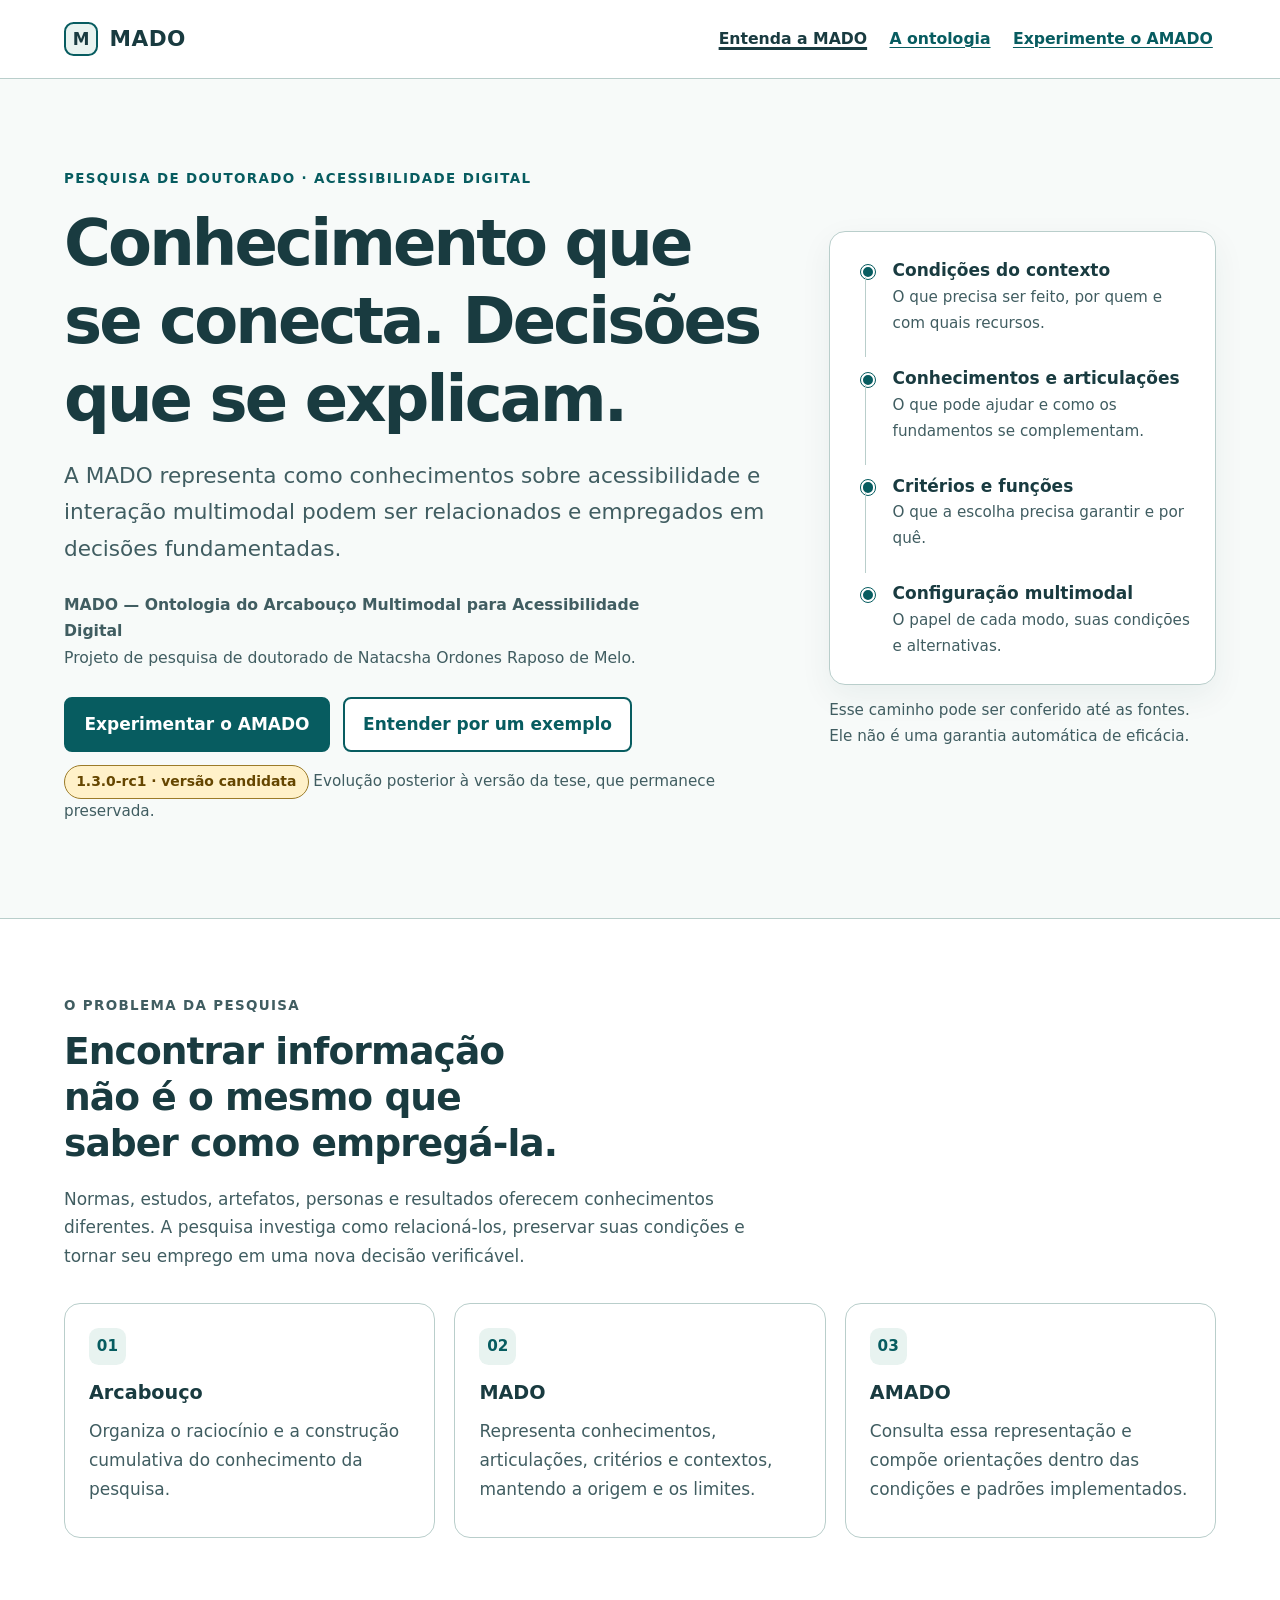
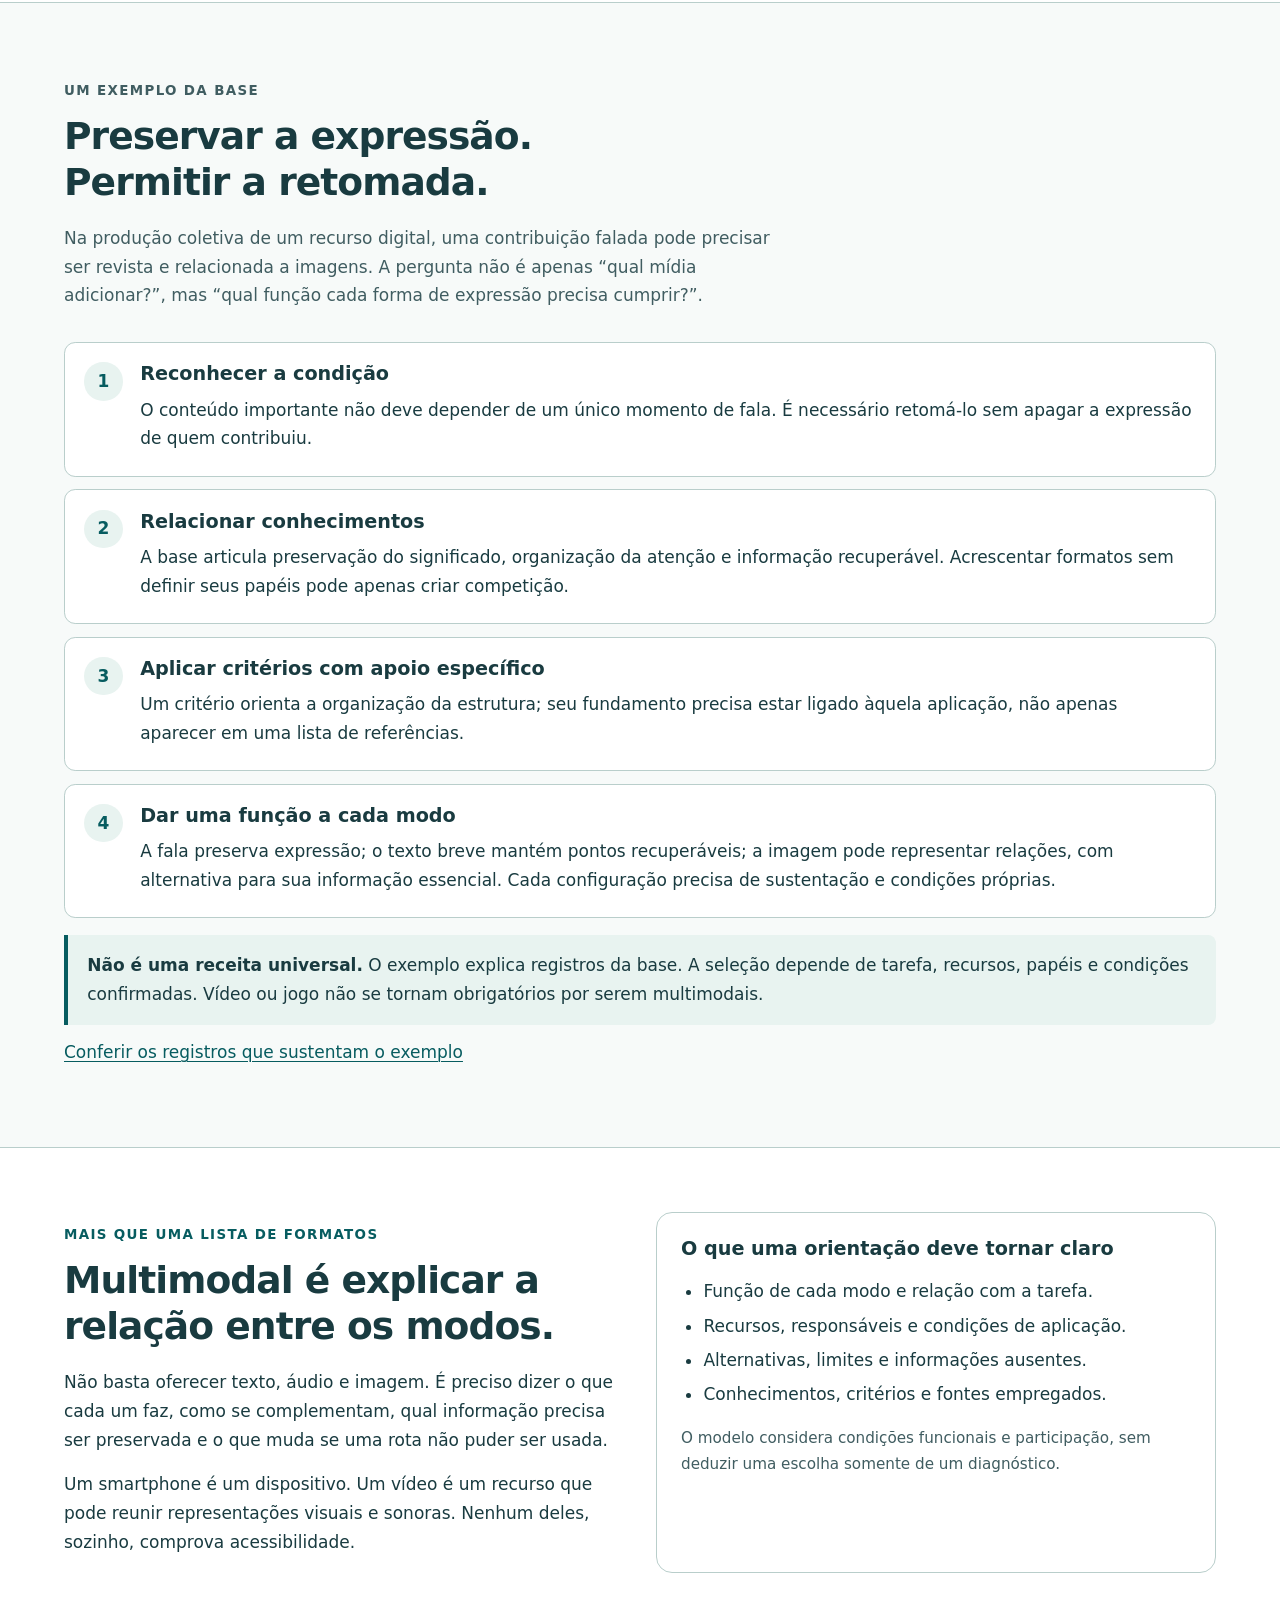
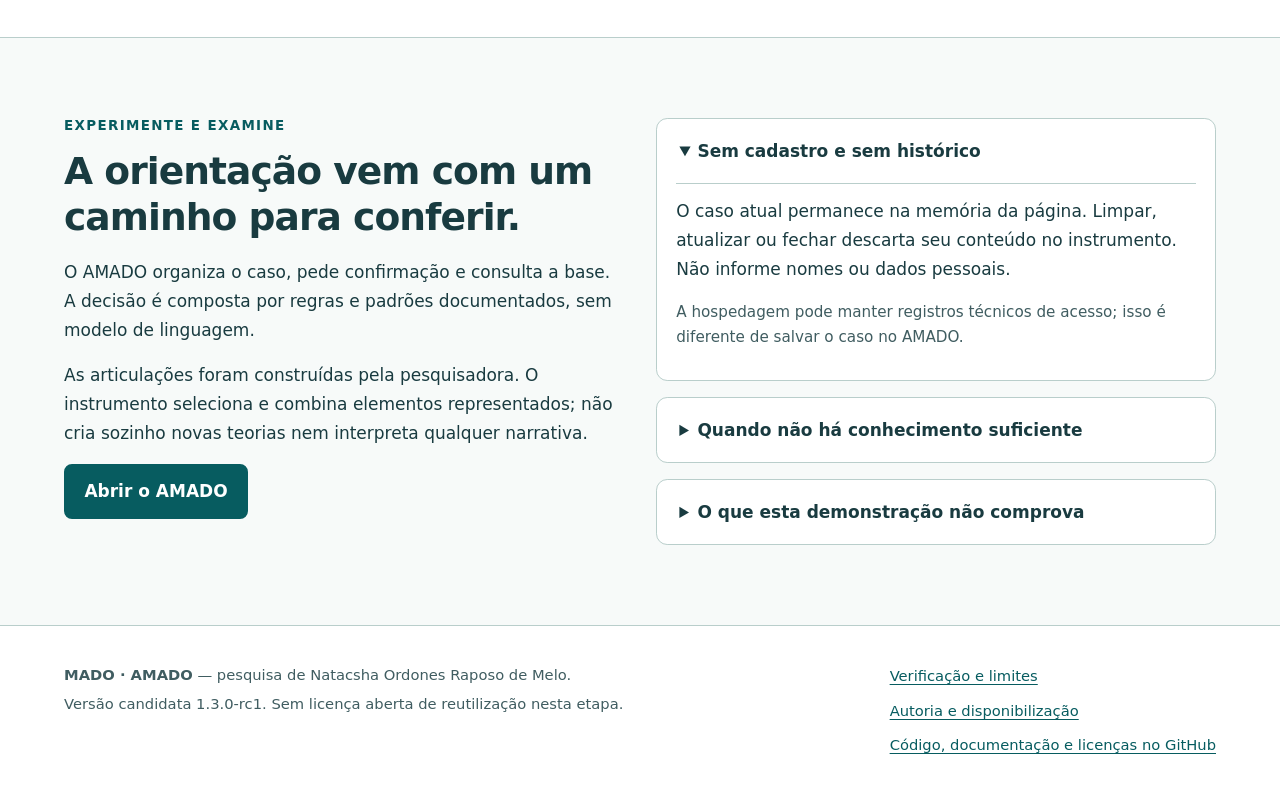
==== web/index.html @ aa58fb8e "Publicar MADO 1.3.0-rc1 e AMADO com distribuicao auditada e historico limpo" ====
<!doctype html>
<html lang="pt-BR">
<head>
  <meta charset="utf-8">
  <meta name="viewport" content="width=device-width, initial-scale=1">
  <meta name="description" content="MADO: representação do conhecimento do Arcabouço Multimodal para Acessibilidade Digital. Conheça a pesquisa de Natacsha Ordones Raposo de Melo e experimente o AMADO.">
  <title>MADO — Conhecimento articulado para decisões multimodais</title>
  <link rel="stylesheet" href="site.css">
</head>
<body>
  <a class="skip" href="#conteudo">Ir para o conteúdo principal</a>
  <header class="site-header">
    <div class="wrap header-inner">
      <a class="brand" href="./" aria-label="MADO, início"><span class="brand-mark" aria-hidden="true">M</span>MADO</a>
      <nav class="nav" aria-label="Navegação principal">
        <a href="./" aria-current="page">Entenda a MADO</a>
        <a href="ontologia/">A ontologia</a>
        <a href="amado/">Experimente o AMADO</a>
      </nav>
    </div>
  </header>
  <main id="conteudo">
    <section class="hero" aria-labelledby="titulo">
      <div class="wrap hero-grid">
        <div>
          <p class="eyebrow">Pesquisa de doutorado · Acessibilidade digital</p>
          <h1 id="titulo">Conhecimento que se conecta. Decisões que se explicam.</h1>
          <p class="lead">A MADO representa como conhecimentos sobre acessibilidade e interação multimodal podem ser relacionados e empregados em decisões fundamentadas.</p>
          <p class="author"><strong>MADO — Ontologia do Arcabouço Multimodal para Acessibilidade Digital</strong><br>Projeto de pesquisa de doutorado de Natacsha Ordones Raposo de Melo.</p>
          <div class="actions">
            <a class="button" href="amado/">Experimentar o AMADO</a>
            <a class="button secondary" href="#exemplo">Entender por um exemplo</a>
          </div>
          <p class="micro"><span class="version">1.3.0-rc1 · versão candidata</span> Evolução posterior à versão da tese, que permanece preservada.</p>
        </div>
        <div>
          <ol class="mini-flow" aria-label="Relações que tornam uma orientação explicável">
            <li><strong>Condições do contexto</strong><span>O que precisa ser feito, por quem e com quais recursos.</span></li>
            <li><strong>Conhecimentos e articulações</strong><span>O que pode ajudar e como os fundamentos se complementam.</span></li>
            <li><strong>Critérios e funções</strong><span>O que a escolha precisa garantir e por quê.</span></li>
            <li><strong>Configuração multimodal</strong><span>O papel de cada modo, suas condições e alternativas.</span></li>
          </ol>
          <p class="micro">Esse caminho pode ser conferido até as fontes. Ele não é uma garantia automática de eficácia.</p>
        </div>
      </div>
    </section>

    <section class="section white" aria-labelledby="problema">
      <div class="wrap">
        <div class="section-head">
          <p class="eyebrow">O problema da pesquisa</p>
          <h2 id="problema">Encontrar informação não é o mesmo que saber como empregá-la.</h2>
          <p>Normas, estudos, artefatos, personas e resultados oferecem conhecimentos diferentes. A pesquisa investiga como relacioná-los, preservar suas condições e tornar seu emprego em uma nova decisão verificável.</p>
        </div>
        <div class="cards">
          <article class="card"><span class="num" aria-hidden="true">01</span><h3>Arcabouço</h3><p>Organiza o raciocínio e a construção cumulativa do conhecimento da pesquisa.</p></article>
          <article class="card"><span class="num" aria-hidden="true">02</span><h3>MADO</h3><p>Representa conhecimentos, articulações, critérios e contextos, mantendo a origem e os limites.</p></article>
          <article class="card"><span class="num" aria-hidden="true">03</span><h3>AMADO</h3><p>Consulta essa representação e compõe orientações dentro das condições e padrões implementados.</p></article>
        </div>
      </div>
    </section>

    <section class="section" id="exemplo" aria-labelledby="exemplo-titulo">
      <div class="wrap">
        <div class="section-head">
          <p class="eyebrow">Um exemplo da base</p>
          <h2 id="exemplo-titulo">Preservar a expressão. Permitir a retomada.</h2>
          <p>Na produção coletiva de um recurso digital, uma contribuição falada pode precisar ser revista e relacionada a imagens. A pergunta não é apenas “qual mídia adicionar?”, mas “qual função cada forma de expressão precisa cumprir?”.</p>
        </div>
        <ol class="steps">
          <li><div><h3>Reconhecer a condição</h3><p>O conteúdo importante não deve depender de um único momento de fala. É necessário retomá-lo sem apagar a expressão de quem contribuiu.</p></div></li>
          <li><div><h3>Relacionar conhecimentos</h3><p>A base articula preservação do significado, organização da atenção e informação recuperável. Acrescentar formatos sem definir seus papéis pode apenas criar competição.</p></div></li>
          <li><div><h3>Aplicar critérios com apoio específico</h3><p>Um critério orienta a organização da estrutura; seu fundamento precisa estar ligado àquela aplicação, não apenas aparecer em uma lista de referências.</p></div></li>
          <li><div><h3>Dar uma função a cada modo</h3><p>A fala preserva expressão; o texto breve mantém pontos recuperáveis; a imagem pode representar relações, com alternativa para sua informação essencial. Cada configuração precisa de sustentação e condições próprias.</p></div></li>
        </ol>
        <div class="note"><p><strong>Não é uma receita universal.</strong> O exemplo explica registros da base. A seleção depende de tarefa, recursos, papéis e condições confirmadas. Vídeo ou jogo não se tornam obrigatórios por serem multimodais.</p></div>
        <p><a href="ontologia/#exemplo-tecnico">Conferir os registros que sustentam o exemplo</a></p>
      </div>
    </section>

    <section class="section white" aria-labelledby="multimodal">
      <div class="wrap split">
        <div><p class="eyebrow">Mais que uma lista de formatos</p><h2 id="multimodal">Multimodal é explicar a relação entre os modos.</h2><p>Não basta oferecer texto, áudio e imagem. É preciso dizer o que cada um faz, como se complementam, qual informação precisa ser preservada e o que muda se uma rota não puder ser usada.</p><p>Um smartphone é um dispositivo. Um vídeo é um recurso que pode reunir representações visuais e sonoras. Nenhum deles, sozinho, comprova acessibilidade.</p></div>
        <div class="card"><h3>O que uma orientação deve tornar claro</h3><ul><li>Função de cada modo e relação com a tarefa.</li><li>Recursos, responsáveis e condições de aplicação.</li><li>Alternativas, limites e informações ausentes.</li><li>Conhecimentos, critérios e fontes empregados.</li></ul><p class="micro">O modelo considera condições funcionais e participação, sem deduzir uma escolha somente de um diagnóstico.</p></div>
      </div>
    </section>

    <section class="section" aria-labelledby="uso">
      <div class="wrap split">
        <div><p class="eyebrow">Experimente e examine</p><h2 id="uso">A orientação vem com um caminho para conferir.</h2><p>O AMADO organiza o caso, pede confirmação e consulta a base. A decisão é composta por regras e padrões documentados, sem modelo de linguagem.</p><p>As articulações foram construídas pela pesquisadora. O instrumento seleciona e combina elementos representados; não cria sozinho novas teorias nem interpreta qualquer narrativa.</p><a class="button" href="amado/">Abrir o AMADO</a></div>
        <div><details open><summary>Sem cadastro e sem histórico</summary><p>O caso atual permanece na memória da página. Limpar, atualizar ou fechar descarta seu conteúdo no instrumento. Não informe nomes ou dados pessoais.</p><p class="micro">A hospedagem pode manter registros técnicos de acesso; isso é diferente de salvar o caso no AMADO.</p></details><details><summary>Quando não há conhecimento suficiente</summary><p>O instrumento deve indicar informações ausentes, condições pendentes ou suspender a decisão. Uma resposta genérica não substitui fundamentação.</p></details><details><summary>O que esta demonstração não comprova</summary><p>Ela não comprova ganho de aprendizagem, cobertura universal ou acessibilidade integral. Verificação técnica e avaliação humana são apresentadas separadamente, por versão.</p></details></div>
      </div>
    </section>
  </main>
  <footer class="site-footer"><div class="wrap footer-grid"><div><p><strong>MADO · AMADO</strong> — pesquisa de Natacsha Ordones Raposo de Melo.</p><p>Versão candidata 1.3.0-rc1. Sem licença aberta de reutilização nesta etapa.</p></div><nav aria-label="Informações do projeto"><a href="ontologia/#verificacao">Verificação e limites</a><br><a href="ontologia/#autoria">Autoria e disponibilização</a><br><a href="https://github.com/natacsham/MADO">Código, documentação e licenças no GitHub</a></nav></div></footer>
</body>
</html>
---- web/site.css ----
:root{color-scheme:light;--ink:#193b40;--muted:#405d61;--teal:#075c60;--teal-dark:#044449;--paper:#f7faf9;--white:#fff;--line:#b9cecb;--soft:#e8f3f0;--gold:#654600;--gold-bg:#fff1c9;--focus:#7030a0;--radius:1rem}
*{box-sizing:border-box}html{scroll-behavior:smooth;scroll-padding-top:1.5rem}body{margin:0;background:var(--paper);color:var(--ink);font-family:system-ui,-apple-system,BlinkMacSystemFont,"Segoe UI",sans-serif;font-size:1.0625rem;line-height:1.7}a{color:var(--teal);text-underline-offset:.2em;text-decoration-thickness:.08em}a:hover{text-decoration-thickness:.15em}a:focus-visible,summary:focus-visible{outline:3px solid var(--focus);outline-offset:5px;border-radius:.15rem}p{margin:.8rem 0 1rem}h1,h2,h3{line-height:1.22;text-wrap:balance}h1{font-size:clamp(2.2rem,5vw,4.2rem);letter-spacing:-.045em;margin:.8rem 0 1.2rem;max-width:19ch}h2{font-size:clamp(1.65rem,3vw,2.35rem);letter-spacing:-.025em;margin:0 0 1.1rem}h3{font-size:1.2rem;margin:0 0 .6rem}ul,ol{padding-left:1.4rem}li{margin:.35rem 0}code{font-size:.9em;background:#e9efed;padding:.1em .3em;border-radius:.2em;overflow-wrap:anywhere}strong{font-weight:700}.wrap{max-width:78rem;margin:0 auto;padding-inline:clamp(1.1rem,4vw,3rem)}.skip{position:absolute;z-index:10;left:1rem;top:-10rem;background:var(--white);padding:.8rem 1rem;border:2px solid var(--teal)}.skip:focus{top:1rem}.site-header{background:var(--white);border-bottom:1px solid var(--line)}.header-inner{display:flex;align-items:center;justify-content:space-between;gap:1rem;padding-block:1.1rem}.brand{display:flex;align-items:center;gap:.7rem;text-decoration:none;color:var(--ink);font-size:1.35rem;font-weight:780;letter-spacing:.02em}.brand-mark{width:2.15rem;height:2.15rem;border:2px solid var(--teal);border-radius:.6rem;display:grid;place-items:center;background:var(--soft);font-size:1.05rem}.nav{display:flex;align-items:center;flex-wrap:wrap;gap:.25rem 1rem}.nav a{display:inline-block;padding:.5rem .2rem;font-size:.98rem;font-weight:600}.nav a[aria-current=page]{color:var(--ink);text-decoration-thickness:.18em}.eyebrow{font-size:.84rem;font-weight:750;letter-spacing:.1em;text-transform:uppercase;color:var(--teal);margin-bottom:.7rem}.hero{padding-block:clamp(2.5rem,6vw,5.6rem)}.hero-grid{display:grid;grid-template-columns:minmax(0,1.45fr) minmax(16rem,.8fr);gap:clamp(2rem,5vw,5rem);align-items:center}.lead{font-size:clamp(1.1rem,2vw,1.35rem);max-width:56ch;color:var(--muted)}.author{font-size:.98rem;color:var(--muted);margin-top:1.5rem;max-width:58ch}.actions{display:flex;gap:.8rem;flex-wrap:wrap;margin-top:1.6rem}.button{display:inline-flex;align-items:center;justify-content:center;text-align:center;min-height:3rem;padding:.7rem 1.15rem;border-radius:.5rem;font-weight:700;text-decoration:none;background:var(--teal);color:var(--white);border:2px solid var(--teal)}.button:hover{background:var(--teal-dark);border-color:var(--teal-dark)}.button.secondary{background:var(--white);color:var(--teal)}.button.secondary:hover{background:var(--soft)}.version{display:inline-block;background:var(--gold-bg);color:var(--gold);border:1px solid #9b7b29;border-radius:2rem;padding:.25rem .7rem;font-size:.87rem;font-weight:650}.section{padding-block:clamp(2.4rem,5vw,4.2rem);border-top:1px solid var(--line)}.section.white{background:var(--white)}.section-head{max-width:66ch;margin-bottom:2rem}.section-head p{color:var(--muted)}.cards{display:grid;grid-template-columns:repeat(3,minmax(0,1fr));gap:1.2rem}.card{padding:1.5rem;border:1px solid var(--line);border-radius:var(--radius);background:var(--white)}.card p{color:var(--muted);margin-bottom:.6rem}.card .num{display:inline-flex;align-items:center;justify-content:center;width:2.3rem;height:2.3rem;font-size:.95rem;font-weight:750;color:var(--teal);background:var(--soft);border-radius:.6rem;margin-bottom:1rem}.note{padding:1rem 1.2rem;border-left:4px solid var(--teal);background:var(--soft);border-radius:0 .5rem .5rem 0}.note p:first-child{margin-top:0}.note p:last-child{margin-bottom:0}.micro{font-size:.95rem;color:var(--muted)}.mini-flow{list-style:none;padding:1.5rem;margin:0;border:1px solid var(--line);border-radius:var(--radius);background:var(--white);box-shadow:0 .7rem 2rem #153f3910}.mini-flow li{position:relative;margin:0;padding:0 0 1.7rem 2.4rem}.mini-flow li:last-child{padding-bottom:0}.mini-flow li::before{content:"";position:absolute;left:.4rem;top:.55rem;width:.65rem;height:.65rem;background:var(--teal);border:2px solid var(--white);border-radius:50%;outline:1px solid var(--teal)}.mini-flow li:not(:last-child)::after{content:"";position:absolute;left:.7rem;top:1.3rem;bottom:.4rem;border-left:1px solid var(--line)}.mini-flow strong{display:block}.mini-flow span{display:block;font-size:.95rem;color:var(--muted)}.steps{list-style:none;padding:0;counter-reset:steps;display:grid;gap:.8rem}.steps li{counter-increment:steps;display:grid;grid-template-columns:2.5rem minmax(0,1fr);gap:1rem;background:var(--white);padding:1.2rem;border:1px solid var(--line);border-radius:.7rem;margin:0}.steps li::before{content:counter(steps);width:2.4rem;height:2.4rem;display:grid;place-items:center;background:var(--soft);border-radius:50%;color:var(--teal);font-weight:750}.steps p{margin:.2rem 0}.split{display:grid;grid-template-columns:minmax(0,1fr) minmax(0,1fr);gap:2rem}.reading{max-width:73ch}.terms{display:grid;grid-template-columns:repeat(2,minmax(0,1fr));gap:1rem;margin:0}.terms>div{background:var(--white);border:1px solid var(--line);border-radius:.7rem;padding:1.3rem}.terms dt{font-weight:750;margin-bottom:.5rem}.terms dd{margin:0;color:var(--muted)}.technical{display:block;margin-top:.4rem;font-size:.85rem;overflow-wrap:anywhere;color:var(--muted)}details{border:1px solid var(--line);border-radius:.7rem;background:var(--white);margin:1rem 0;padding:0 1.2rem}summary{cursor:pointer;padding:1.1rem .2rem;font-weight:700;min-height:3rem}details[open]{padding-bottom:.8rem}details[open] summary{border-bottom:1px solid var(--line);margin-bottom:.8rem}.download-list{list-style:none;padding:0}.download-list li{border-bottom:1px solid var(--line);padding:.8rem 0}.download-list a{font-weight:650;display:inline-block;padding:.25rem 0}.download-list span{display:block;font-size:.93rem;color:var(--muted)}.breadcrumb{padding-block:1.3rem;font-size:.93rem}.breadcrumb ol{display:flex;flex-wrap:wrap;gap:.5rem;list-style:none;padding:0;margin:0}.breadcrumb li+li::before{content:"/";padding-right:.5rem;color:var(--muted)}.page-title{padding-block:1.5rem 3rem}.page-title h1{max-width:24ch;font-size:clamp(2.1rem,4.5vw,3.4rem)}.link-list{display:flex;flex-wrap:wrap;gap:.6rem 1.5rem;list-style:none;padding:0}.link-list a{display:inline-block;padding:.4rem 0}.site-footer{border-top:1px solid var(--line);padding-block:2rem;background:var(--white);font-size:.92rem;color:var(--muted)}.footer-grid{display:flex;align-items:start;justify-content:space-between;flex-wrap:wrap;gap:1.4rem}.site-footer p{max-width:65ch;margin:.25rem 0}.site-footer a{padding:.3rem 0;display:inline-block}
@media(max-width:52rem){.hero-grid,.split{grid-template-columns:1fr}.cards{grid-template-columns:1fr}.hero-grid{gap:2rem}.mini-flow{max-width:40rem}.header-inner{align-items:start;flex-wrap:wrap}.terms{grid-template-columns:1fr}.nav{gap:.1rem .8rem}h1{max-width:22ch}}
@media(max-width:25rem){.wrap{padding-inline:1rem}.card{padding:1.1rem}.actions{flex-direction:column}.nav{width:100%;justify-content:space-between}.nav a{font-size:.92rem}.steps li{gap:.6rem;padding:1rem}.mini-flow{padding:1.2rem}}
@media(prefers-reduced-motion:reduce){html{scroll-behavior:auto}*,*::before,*::after{animation:none!important;transition:none!important}}
@media(forced-colors:active){.card,.note,.mini-flow,.terms>div,details,.version,.button{border:1px solid CanvasText}.mini-flow li::before{background:CanvasText;outline-color:CanvasText}.mini-flow li:not(:last-child)::after{border-color:CanvasText}.button{color:LinkText}.button:focus-visible,a:focus-visible,summary:focus-visible{outline-color:Highlight}}
@media print{.site-header,.skip,.actions,.site-footer nav{display:none}body{background:white;color:black;font-size:11pt}.wrap{max-width:none;padding:0}.section{padding-block:1.2rem}.hero{padding-block:1rem}.hero-grid,.cards,.split,.terms{display:block}.card,.terms>div{break-inside:avoid;margin:.7rem 0}.mini-flow{box-shadow:none}.version{border:1px solid black}a{color:black}h1{font-size:25pt}h2{font-size:18pt}}
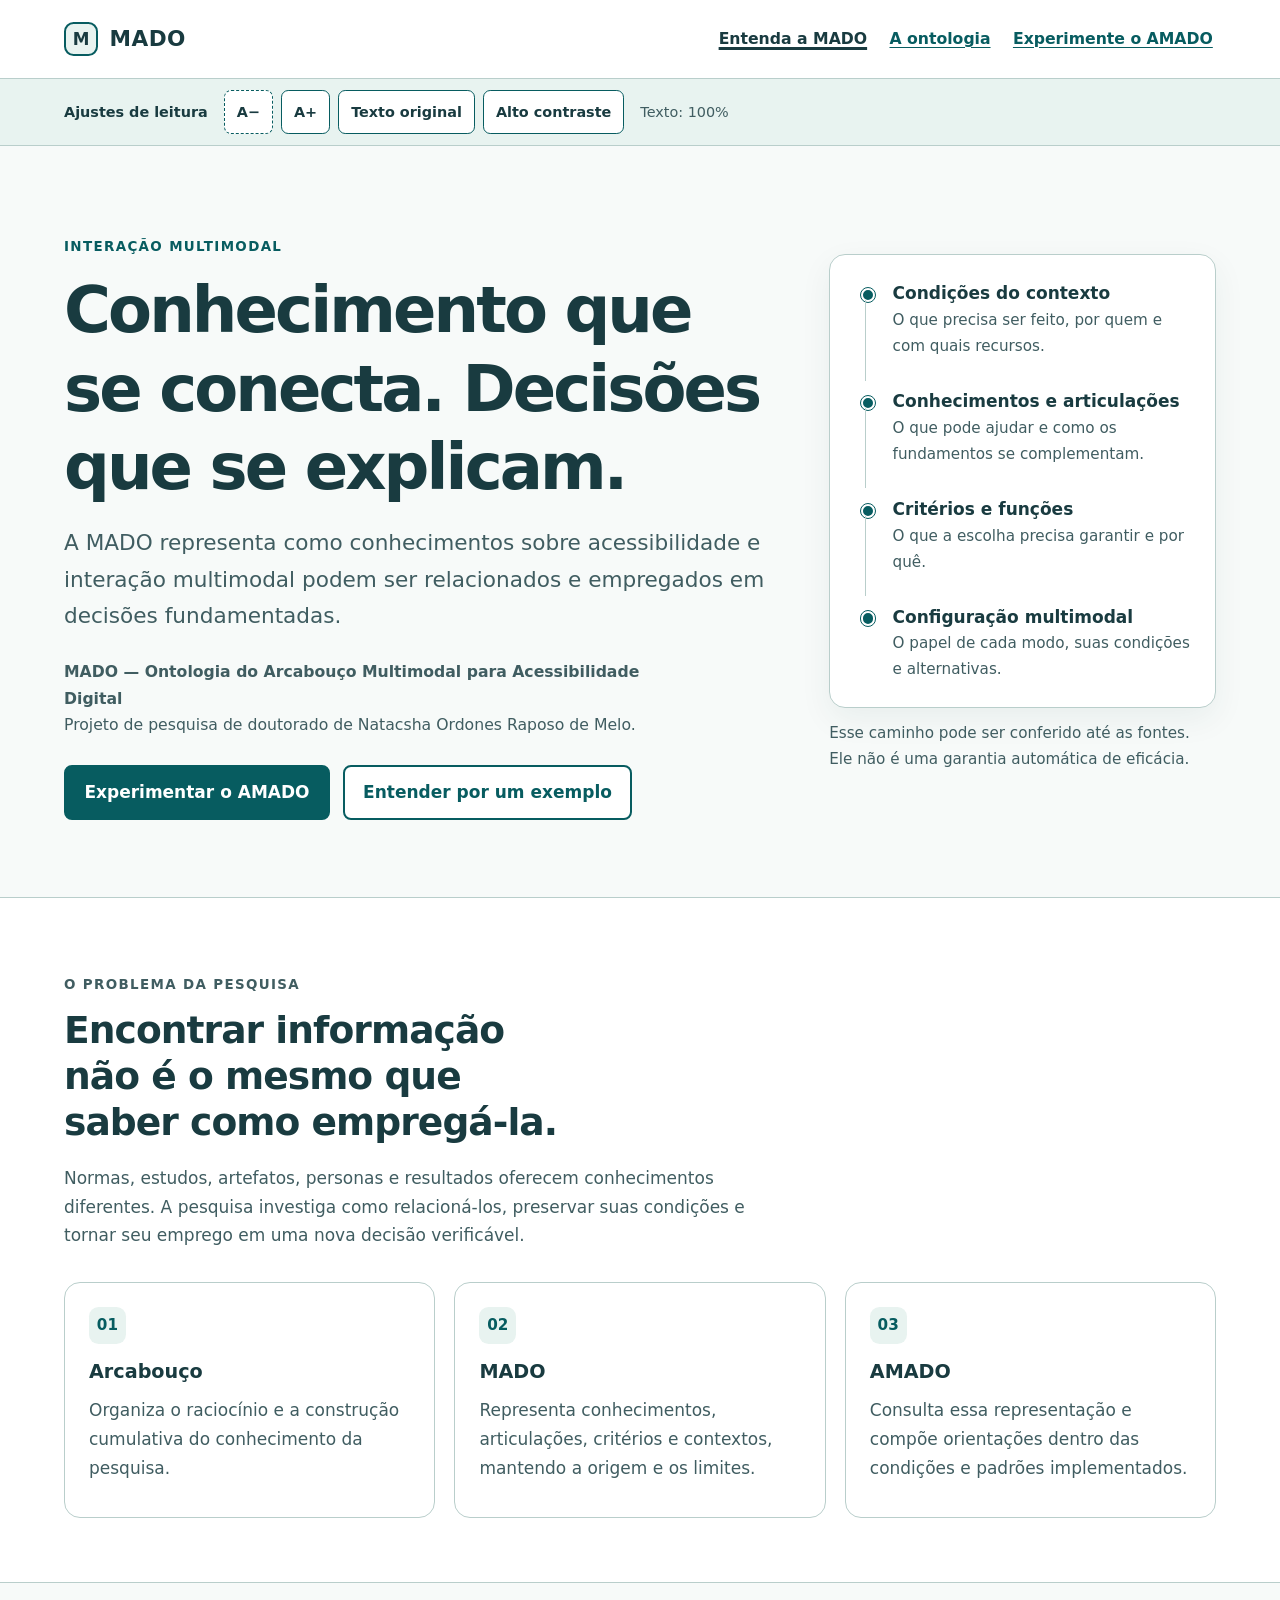
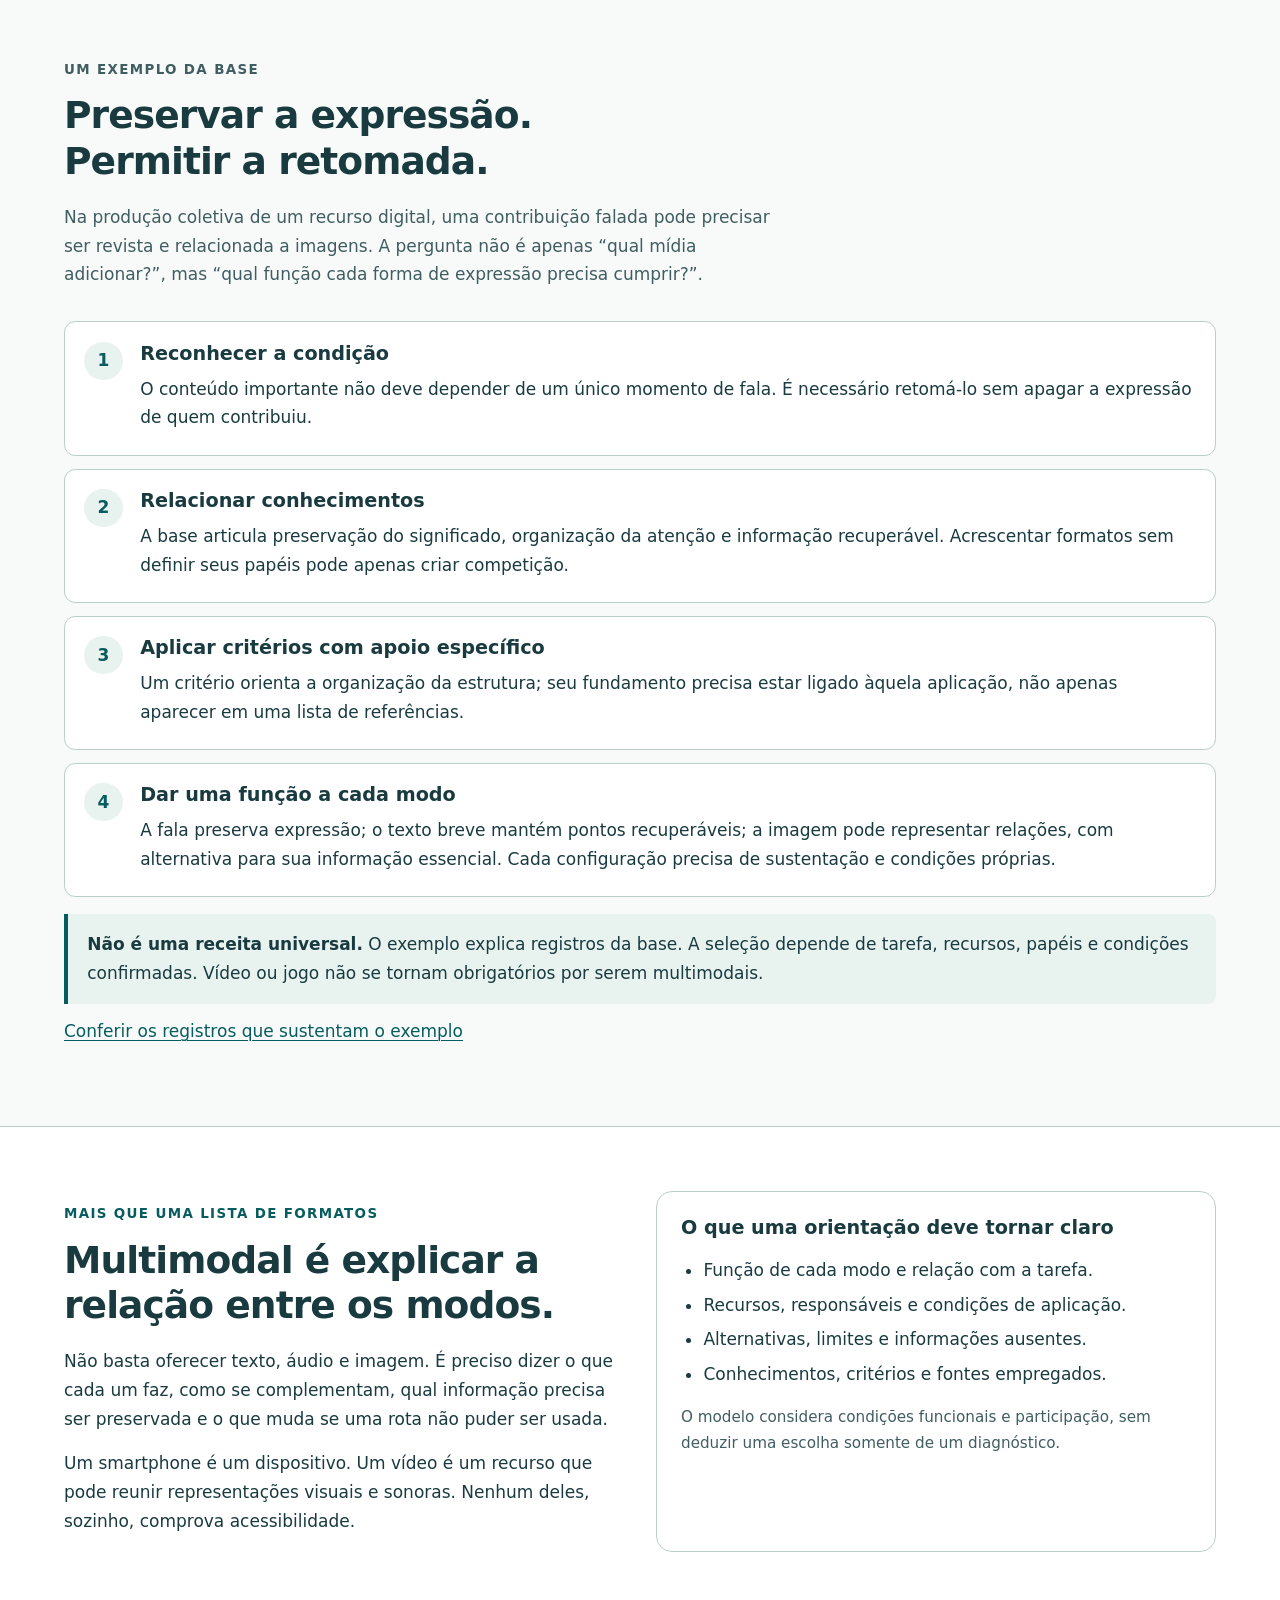
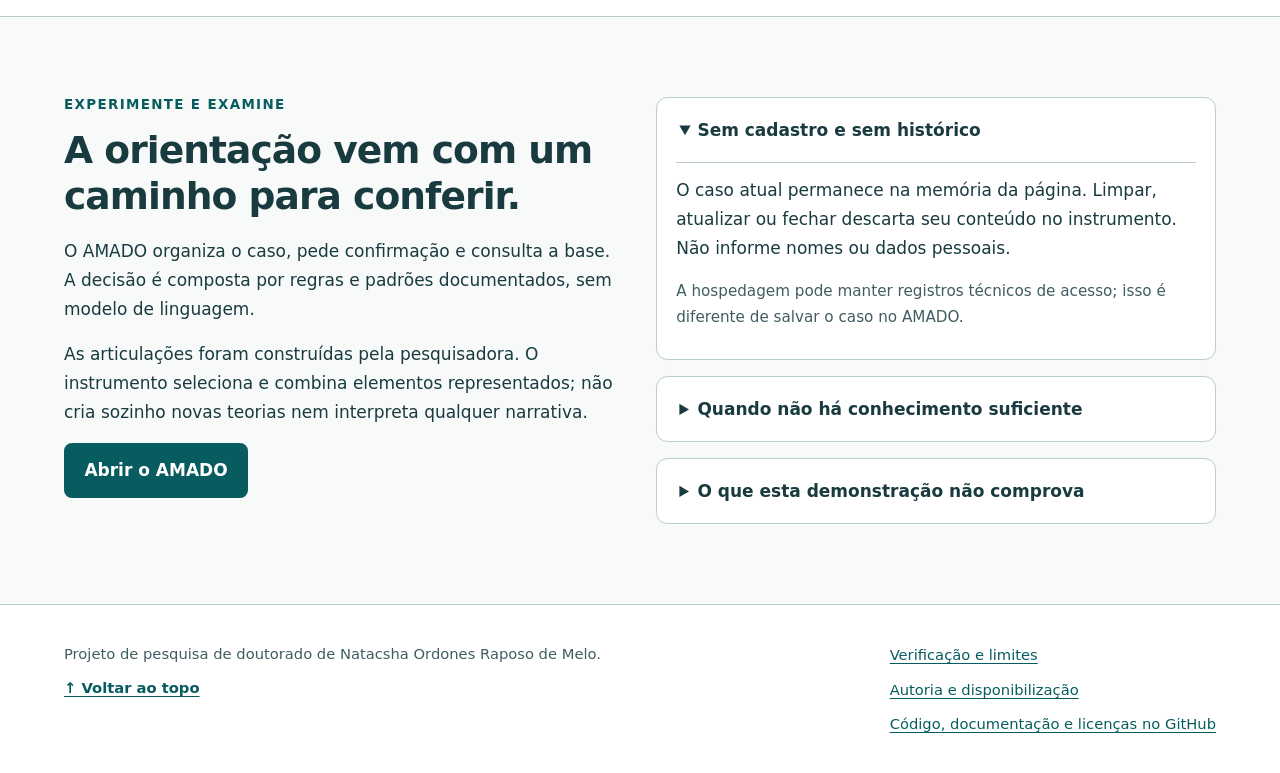
==== commit 872b5374: "Simplify research pages and add reading controls, navigation and search metadata" ====
--- a/web/index.html
+++ b/web/index.html
@@ -3,13 +3,56 @@
 <head>
   <meta charset="utf-8">
   <meta name="viewport" content="width=device-width, initial-scale=1">
-  <meta name="description" content="MADO: representação do conhecimento do Arcabouço Multimodal para Acessibilidade Digital. Conheça a pesquisa de Natacsha Ordones Raposo de Melo e experimente o AMADO.">
-  <title>MADO — Conhecimento articulado para decisões multimodais</title>
+  <meta name="description" content="Conheça a MADO, ontologia da pesquisa de doutorado de Natacsha Ordones Raposo de Melo sobre acessibilidade digital, conhecimento articulado e interação multimodal.">
+  <meta name="author" content="Natacsha Ordones Raposo de Melo">
+  <title>MADO — Ontologia para Acessibilidade e Interação Multimodal</title>
+  <link rel="canonical" href="https://natacsham.github.io/MADO/">
+  <meta property="og:type" content="website">
+  <meta property="og:locale" content="pt_BR">
+  <meta property="og:site_name" content="MADO">
+  <meta property="og:url" content="https://natacsham.github.io/MADO/">
+  <meta property="og:title" content="MADO — Ontologia para Acessibilidade e Interação Multimodal">
+  <meta property="og:description" content="Projeto de pesquisa de doutorado de Natacsha Ordones Raposo de Melo. Conheça a ontologia MADO e experimente o instrumento AMADO.">
+  <meta name="twitter:card" content="summary">
+  <meta name="twitter:title" content="MADO — Ontologia para Acessibilidade e Interação Multimodal">
+  <meta name="twitter:description" content="Conhecimento articulado, interação multimodal e decisões rastreáveis na pesquisa de doutorado de Natacsha Ordones Raposo de Melo.">
+  <script type="application/ld+json">
+  {
+    "@context": "https://schema.org",
+    "@graph": [
+      {
+        "@type": "WebSite",
+        "@id": "https://natacsham.github.io/MADO/#site",
+        "url": "https://natacsham.github.io/MADO/",
+        "name": "MADO",
+        "description": "Projeto de pesquisa de doutorado sobre representação do conhecimento, interação multimodal e acessibilidade digital.",
+        "inLanguage": "pt-BR",
+        "author": { "@id": "https://natacsham.github.io/MADO/ontologia/#autoria" },
+        "about": { "@id": "https://natacsham.github.io/MADO/ontologia/#mado" }
+      },
+      {
+        "@type": "Person",
+        "@id": "https://natacsham.github.io/MADO/ontologia/#autoria",
+        "name": "Natacsha Ordones Raposo de Melo"
+      },
+      {
+        "@type": "CreativeWork",
+        "@id": "https://natacsham.github.io/MADO/ontologia/#mado",
+        "url": "https://natacsham.github.io/MADO/ontologia/",
+        "name": "MADO — Ontologia do Arcabouço Multimodal para Acessibilidade Digital",
+        "genre": "Ontologia",
+        "inLanguage": "pt-BR",
+        "description": "Representação semântica de conhecimentos, articulações, critérios, contextos e decisões de acessibilidade multimodal.",
+        "author": { "@id": "https://natacsham.github.io/MADO/ontologia/#autoria" }
+      }
+    ]
+  }
+  </script>
   <link rel="stylesheet" href="site.css">
 </head>
 <body>
   <a class="skip" href="#conteudo">Ir para o conteúdo principal</a>
-  <header class="site-header">
+  <header id="inicio" class="site-header" tabindex="-1">
     <div class="wrap header-inner">
       <a class="brand" href="./" aria-label="MADO, início"><span class="brand-mark" aria-hidden="true">M</span>MADO</a>
       <nav class="nav" aria-label="Navegação principal">
@@ -19,11 +62,23 @@
       </nav>
     </div>
   </header>
-  <main id="conteudo">
+  <div class="reading-bar" data-site-accessibility hidden>
+    <div class="wrap reading-inner">
+      <strong>Ajustes de leitura</strong>
+      <div class="reading-actions" role="group" aria-label="Ajustes de leitura">
+        <button type="button" data-font-decrease aria-label="Diminuir texto" aria-disabled="true">A−</button>
+        <button type="button" data-font-increase aria-label="Aumentar texto">A+</button>
+        <button type="button" data-font-reset>Texto original</button>
+        <button type="button" data-site-contrast aria-pressed="false">Alto contraste</button>
+      </div>
+      <p class="reading-status" data-reading-status role="status" aria-atomic="true">Texto: 100%</p>
+    </div>
+  </div>
+  <main id="conteudo" tabindex="-1">
     <section class="hero" aria-labelledby="titulo">
       <div class="wrap hero-grid">
         <div>
-          <p class="eyebrow">Pesquisa de doutorado · Acessibilidade digital</p>
+          <p class="eyebrow">Interação multimodal</p>
           <h1 id="titulo">Conhecimento que se conecta. Decisões que se explicam.</h1>
           <p class="lead">A MADO representa como conhecimentos sobre acessibilidade e interação multimodal podem ser relacionados e empregados em decisões fundamentadas.</p>
           <p class="author"><strong>MADO — Ontologia do Arcabouço Multimodal para Acessibilidade Digital</strong><br>Projeto de pesquisa de doutorado de Natacsha Ordones Raposo de Melo.</p>
@@ -31,7 +86,6 @@
             <a class="button" href="amado/">Experimentar o AMADO</a>
             <a class="button secondary" href="#exemplo">Entender por um exemplo</a>
           </div>
-          <p class="micro"><span class="version">1.3.0-rc1 · versão candidata</span> Evolução posterior à versão da tese, que permanece preservada.</p>
         </div>
         <div>
           <ol class="mini-flow" aria-label="Relações que tornam uma orientação explicável">
@@ -92,6 +146,7 @@
       </div>
     </section>
   </main>
-  <footer class="site-footer"><div class="wrap footer-grid"><div><p><strong>MADO · AMADO</strong> — pesquisa de Natacsha Ordones Raposo de Melo.</p><p>Versão candidata 1.3.0-rc1. Sem licença aberta de reutilização nesta etapa.</p></div><nav aria-label="Informações do projeto"><a href="ontologia/#verificacao">Verificação e limites</a><br><a href="ontologia/#autoria">Autoria e disponibilização</a><br><a href="https://github.com/natacsham/MADO">Código, documentação e licenças no GitHub</a></nav></div></footer>
+  <footer class="site-footer"><div class="wrap footer-grid"><div><p>Projeto de pesquisa de doutorado de Natacsha Ordones Raposo de Melo.</p><a class="back-top" href="#inicio" data-site-top>↑ Voltar ao topo</a></div><nav aria-label="Informações do projeto"><a href="ontologia/#verificacao">Verificação e limites</a><br><a href="ontologia/#autoria">Autoria e disponibilização</a><br><a href="https://github.com/natacsham/MADO">Código, documentação e licenças no GitHub</a></nav></div></footer>
+  <script defer src="site.js"></script>
 </body>
 </html>
--- a/web/site.css
+++ b/web/site.css
@@ -1,7 +1,24 @@
 :root{color-scheme:light;--ink:#193b40;--muted:#405d61;--teal:#075c60;--teal-dark:#044449;--paper:#f7faf9;--white:#fff;--line:#b9cecb;--soft:#e8f3f0;--gold:#654600;--gold-bg:#fff1c9;--focus:#7030a0;--radius:1rem}
 *{box-sizing:border-box}html{scroll-behavior:smooth;scroll-padding-top:1.5rem}body{margin:0;background:var(--paper);color:var(--ink);font-family:system-ui,-apple-system,BlinkMacSystemFont,"Segoe UI",sans-serif;font-size:1.0625rem;line-height:1.7}a{color:var(--teal);text-underline-offset:.2em;text-decoration-thickness:.08em}a:hover{text-decoration-thickness:.15em}a:focus-visible,summary:focus-visible{outline:3px solid var(--focus);outline-offset:5px;border-radius:.15rem}p{margin:.8rem 0 1rem}h1,h2,h3{line-height:1.22;text-wrap:balance}h1{font-size:clamp(2.2rem,5vw,4.2rem);letter-spacing:-.045em;margin:.8rem 0 1.2rem;max-width:19ch}h2{font-size:clamp(1.65rem,3vw,2.35rem);letter-spacing:-.025em;margin:0 0 1.1rem}h3{font-size:1.2rem;margin:0 0 .6rem}ul,ol{padding-left:1.4rem}li{margin:.35rem 0}code{font-size:.9em;background:#e9efed;padding:.1em .3em;border-radius:.2em;overflow-wrap:anywhere}strong{font-weight:700}.wrap{max-width:78rem;margin:0 auto;padding-inline:clamp(1.1rem,4vw,3rem)}.skip{position:absolute;z-index:10;left:1rem;top:-10rem;background:var(--white);padding:.8rem 1rem;border:2px solid var(--teal)}.skip:focus{top:1rem}.site-header{background:var(--white);border-bottom:1px solid var(--line)}.header-inner{display:flex;align-items:center;justify-content:space-between;gap:1rem;padding-block:1.1rem}.brand{display:flex;align-items:center;gap:.7rem;text-decoration:none;color:var(--ink);font-size:1.35rem;font-weight:780;letter-spacing:.02em}.brand-mark{width:2.15rem;height:2.15rem;border:2px solid var(--teal);border-radius:.6rem;display:grid;place-items:center;background:var(--soft);font-size:1.05rem}.nav{display:flex;align-items:center;flex-wrap:wrap;gap:.25rem 1rem}.nav a{display:inline-block;padding:.5rem .2rem;font-size:.98rem;font-weight:600}.nav a[aria-current=page]{color:var(--ink);text-decoration-thickness:.18em}.eyebrow{font-size:.84rem;font-weight:750;letter-spacing:.1em;text-transform:uppercase;color:var(--teal);margin-bottom:.7rem}.hero{padding-block:clamp(2.5rem,6vw,5.6rem)}.hero-grid{display:grid;grid-template-columns:minmax(0,1.45fr) minmax(16rem,.8fr);gap:clamp(2rem,5vw,5rem);align-items:center}.lead{font-size:clamp(1.1rem,2vw,1.35rem);max-width:56ch;color:var(--muted)}.author{font-size:.98rem;color:var(--muted);margin-top:1.5rem;max-width:58ch}.actions{display:flex;gap:.8rem;flex-wrap:wrap;margin-top:1.6rem}.button{display:inline-flex;align-items:center;justify-content:center;text-align:center;min-height:3rem;padding:.7rem 1.15rem;border-radius:.5rem;font-weight:700;text-decoration:none;background:var(--teal);color:var(--white);border:2px solid var(--teal)}.button:hover{background:var(--teal-dark);border-color:var(--teal-dark)}.button.secondary{background:var(--white);color:var(--teal)}.button.secondary:hover{background:var(--soft)}.version{display:inline-block;background:var(--gold-bg);color:var(--gold);border:1px solid #9b7b29;border-radius:2rem;padding:.25rem .7rem;font-size:.87rem;font-weight:650}.section{padding-block:clamp(2.4rem,5vw,4.2rem);border-top:1px solid var(--line)}.section.white{background:var(--white)}.section-head{max-width:66ch;margin-bottom:2rem}.section-head p{color:var(--muted)}.cards{display:grid;grid-template-columns:repeat(3,minmax(0,1fr));gap:1.2rem}.card{padding:1.5rem;border:1px solid var(--line);border-radius:var(--radius);background:var(--white)}.card p{color:var(--muted);margin-bottom:.6rem}.card .num{display:inline-flex;align-items:center;justify-content:center;width:2.3rem;height:2.3rem;font-size:.95rem;font-weight:750;color:var(--teal);background:var(--soft);border-radius:.6rem;margin-bottom:1rem}.note{padding:1rem 1.2rem;border-left:4px solid var(--teal);background:var(--soft);border-radius:0 .5rem .5rem 0}.note p:first-child{margin-top:0}.note p:last-child{margin-bottom:0}.micro{font-size:.95rem;color:var(--muted)}.mini-flow{list-style:none;padding:1.5rem;margin:0;border:1px solid var(--line);border-radius:var(--radius);background:var(--white);box-shadow:0 .7rem 2rem #153f3910}.mini-flow li{position:relative;margin:0;padding:0 0 1.7rem 2.4rem}.mini-flow li:last-child{padding-bottom:0}.mini-flow li::before{content:"";position:absolute;left:.4rem;top:.55rem;width:.65rem;height:.65rem;background:var(--teal);border:2px solid var(--white);border-radius:50%;outline:1px solid var(--teal)}.mini-flow li:not(:last-child)::after{content:"";position:absolute;left:.7rem;top:1.3rem;bottom:.4rem;border-left:1px solid var(--line)}.mini-flow strong{display:block}.mini-flow span{display:block;font-size:.95rem;color:var(--muted)}.steps{list-style:none;padding:0;counter-reset:steps;display:grid;gap:.8rem}.steps li{counter-increment:steps;display:grid;grid-template-columns:2.5rem minmax(0,1fr);gap:1rem;background:var(--white);padding:1.2rem;border:1px solid var(--line);border-radius:.7rem;margin:0}.steps li::before{content:counter(steps);width:2.4rem;height:2.4rem;display:grid;place-items:center;background:var(--soft);border-radius:50%;color:var(--teal);font-weight:750}.steps p{margin:.2rem 0}.split{display:grid;grid-template-columns:minmax(0,1fr) minmax(0,1fr);gap:2rem}.reading{max-width:73ch}.terms{display:grid;grid-template-columns:repeat(2,minmax(0,1fr));gap:1rem;margin:0}.terms>div{background:var(--white);border:1px solid var(--line);border-radius:.7rem;padding:1.3rem}.terms dt{font-weight:750;margin-bottom:.5rem}.terms dd{margin:0;color:var(--muted)}.technical{display:block;margin-top:.4rem;font-size:.85rem;overflow-wrap:anywhere;color:var(--muted)}details{border:1px solid var(--line);border-radius:.7rem;background:var(--white);margin:1rem 0;padding:0 1.2rem}summary{cursor:pointer;padding:1.1rem .2rem;font-weight:700;min-height:3rem}details[open]{padding-bottom:.8rem}details[open] summary{border-bottom:1px solid var(--line);margin-bottom:.8rem}.download-list{list-style:none;padding:0}.download-list li{border-bottom:1px solid var(--line);padding:.8rem 0}.download-list a{font-weight:650;display:inline-block;padding:.25rem 0}.download-list span{display:block;font-size:.93rem;color:var(--muted)}.breadcrumb{padding-block:1.3rem;font-size:.93rem}.breadcrumb ol{display:flex;flex-wrap:wrap;gap:.5rem;list-style:none;padding:0;margin:0}.breadcrumb li+li::before{content:"/";padding-right:.5rem;color:var(--muted)}.page-title{padding-block:1.5rem 3rem}.page-title h1{max-width:24ch;font-size:clamp(2.1rem,4.5vw,3.4rem)}.link-list{display:flex;flex-wrap:wrap;gap:.6rem 1.5rem;list-style:none;padding:0}.link-list a{display:inline-block;padding:.4rem 0}.site-footer{border-top:1px solid var(--line);padding-block:2rem;background:var(--white);font-size:.92rem;color:var(--muted)}.footer-grid{display:flex;align-items:start;justify-content:space-between;flex-wrap:wrap;gap:1.4rem}.site-footer p{max-width:65ch;margin:.25rem 0}.site-footer a{padding:.3rem 0;display:inline-block}
+body{overflow-wrap:anywhere}
+.reading-bar{background:var(--soft);border-bottom:1px solid var(--line)}
+.reading-inner{display:flex;align-items:center;flex-wrap:wrap;gap:.65rem 1rem;padding-block:.7rem;font-size:.9rem}
+.reading-actions{display:flex;align-items:center;flex-wrap:wrap;gap:.5rem}
+.reading-actions button{font:inherit;font-weight:650;line-height:1.4;min-width:2.75rem;min-height:2.75rem;padding:.55rem .75rem;border:1px solid var(--teal);border-radius:.45rem;background:var(--white);color:var(--ink);cursor:pointer}
+.reading-actions button:hover{background:var(--paper)}
+.reading-actions button[aria-pressed=true]{background:var(--teal);color:var(--white)}
+.reading-actions button[aria-disabled=true]{border-style:dashed;cursor:default}
+button:focus-visible{outline:3px solid var(--focus);outline-offset:4px}
+.reading-status{min-width:6.5em;margin:0;color:var(--muted)}
+.back-top{display:inline-flex;align-items:center;gap:.4rem;min-height:2.75rem;padding:.5rem 0;font-weight:650}
+html[data-contrast=high]{--ink:#000;--muted:#202020;--teal:#003a4b;--teal-dark:#001e28;--paper:#fff;--white:#fff;--line:#333;--soft:#edf5f6;--gold:#000;--gold-bg:#fff;--focus:#702000}
+html[data-contrast=high] code{background:var(--soft)}
+html[data-contrast=high] .mini-flow{box-shadow:none}
+[hidden]{display:none!important}
 @media(max-width:52rem){.hero-grid,.split{grid-template-columns:1fr}.cards{grid-template-columns:1fr}.hero-grid{gap:2rem}.mini-flow{max-width:40rem}.header-inner{align-items:start;flex-wrap:wrap}.terms{grid-template-columns:1fr}.nav{gap:.1rem .8rem}h1{max-width:22ch}}
 @media(max-width:25rem){.wrap{padding-inline:1rem}.card{padding:1.1rem}.actions{flex-direction:column}.nav{width:100%;justify-content:space-between}.nav a{font-size:.92rem}.steps li{gap:.6rem;padding:1rem}.mini-flow{padding:1.2rem}}
 @media(prefers-reduced-motion:reduce){html{scroll-behavior:auto}*,*::before,*::after{animation:none!important;transition:none!important}}
 @media(forced-colors:active){.card,.note,.mini-flow,.terms>div,details,.version,.button{border:1px solid CanvasText}.mini-flow li::before{background:CanvasText;outline-color:CanvasText}.mini-flow li:not(:last-child)::after{border-color:CanvasText}.button{color:LinkText}.button:focus-visible,a:focus-visible,summary:focus-visible{outline-color:Highlight}}
 @media print{.site-header,.skip,.actions,.site-footer nav{display:none}body{background:white;color:black;font-size:11pt}.wrap{max-width:none;padding:0}.section{padding-block:1.2rem}.hero{padding-block:1rem}.hero-grid,.cards,.split,.terms{display:block}.card,.terms>div{break-inside:avoid;margin:.7rem 0}.mini-flow{box-shadow:none}.version{border:1px solid black}a{color:black}h1{font-size:25pt}h2{font-size:18pt}}
+@media(forced-colors:active){.reading-actions button{border-color:ButtonText;color:ButtonText;background:ButtonFace}.reading-actions button[aria-pressed=true]{background:Highlight;color:HighlightText}.reading-actions button:focus-visible{outline-color:Highlight}}
+@media print{.reading-bar,.back-top{display:none}}
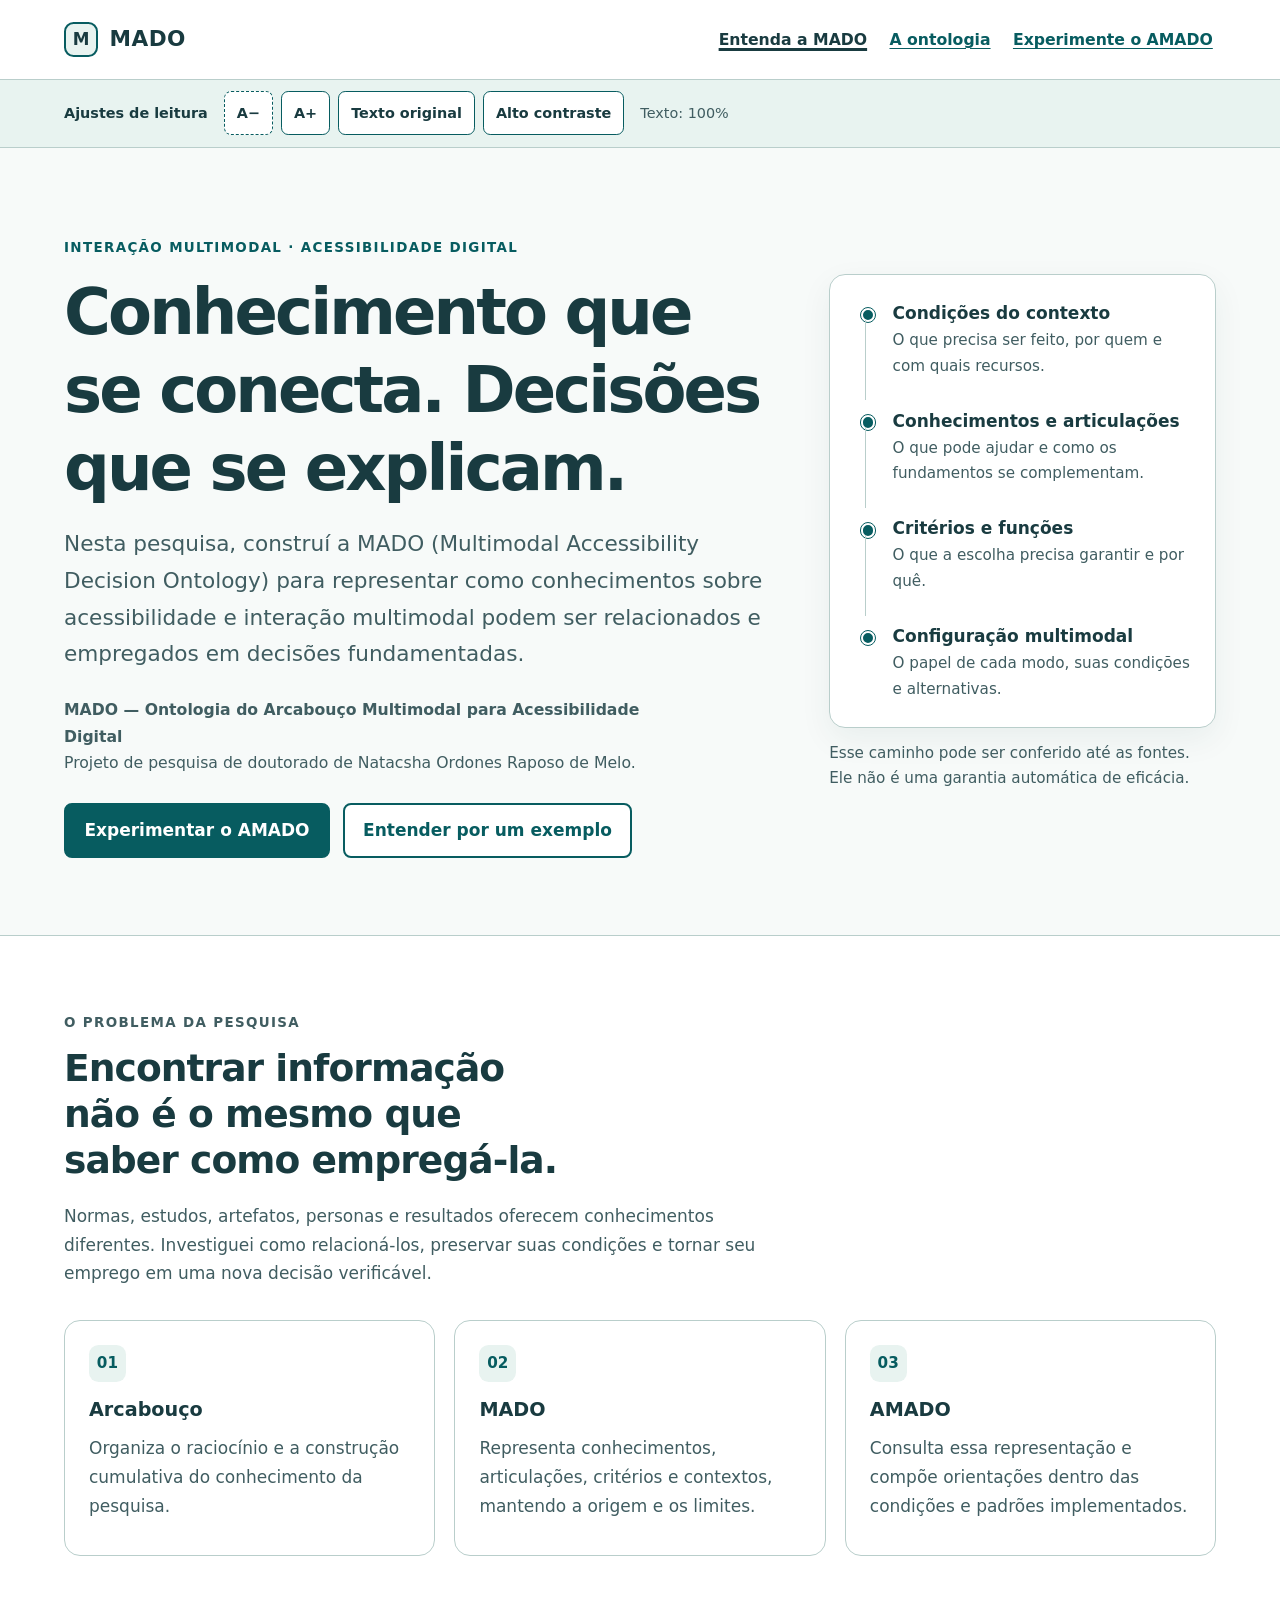
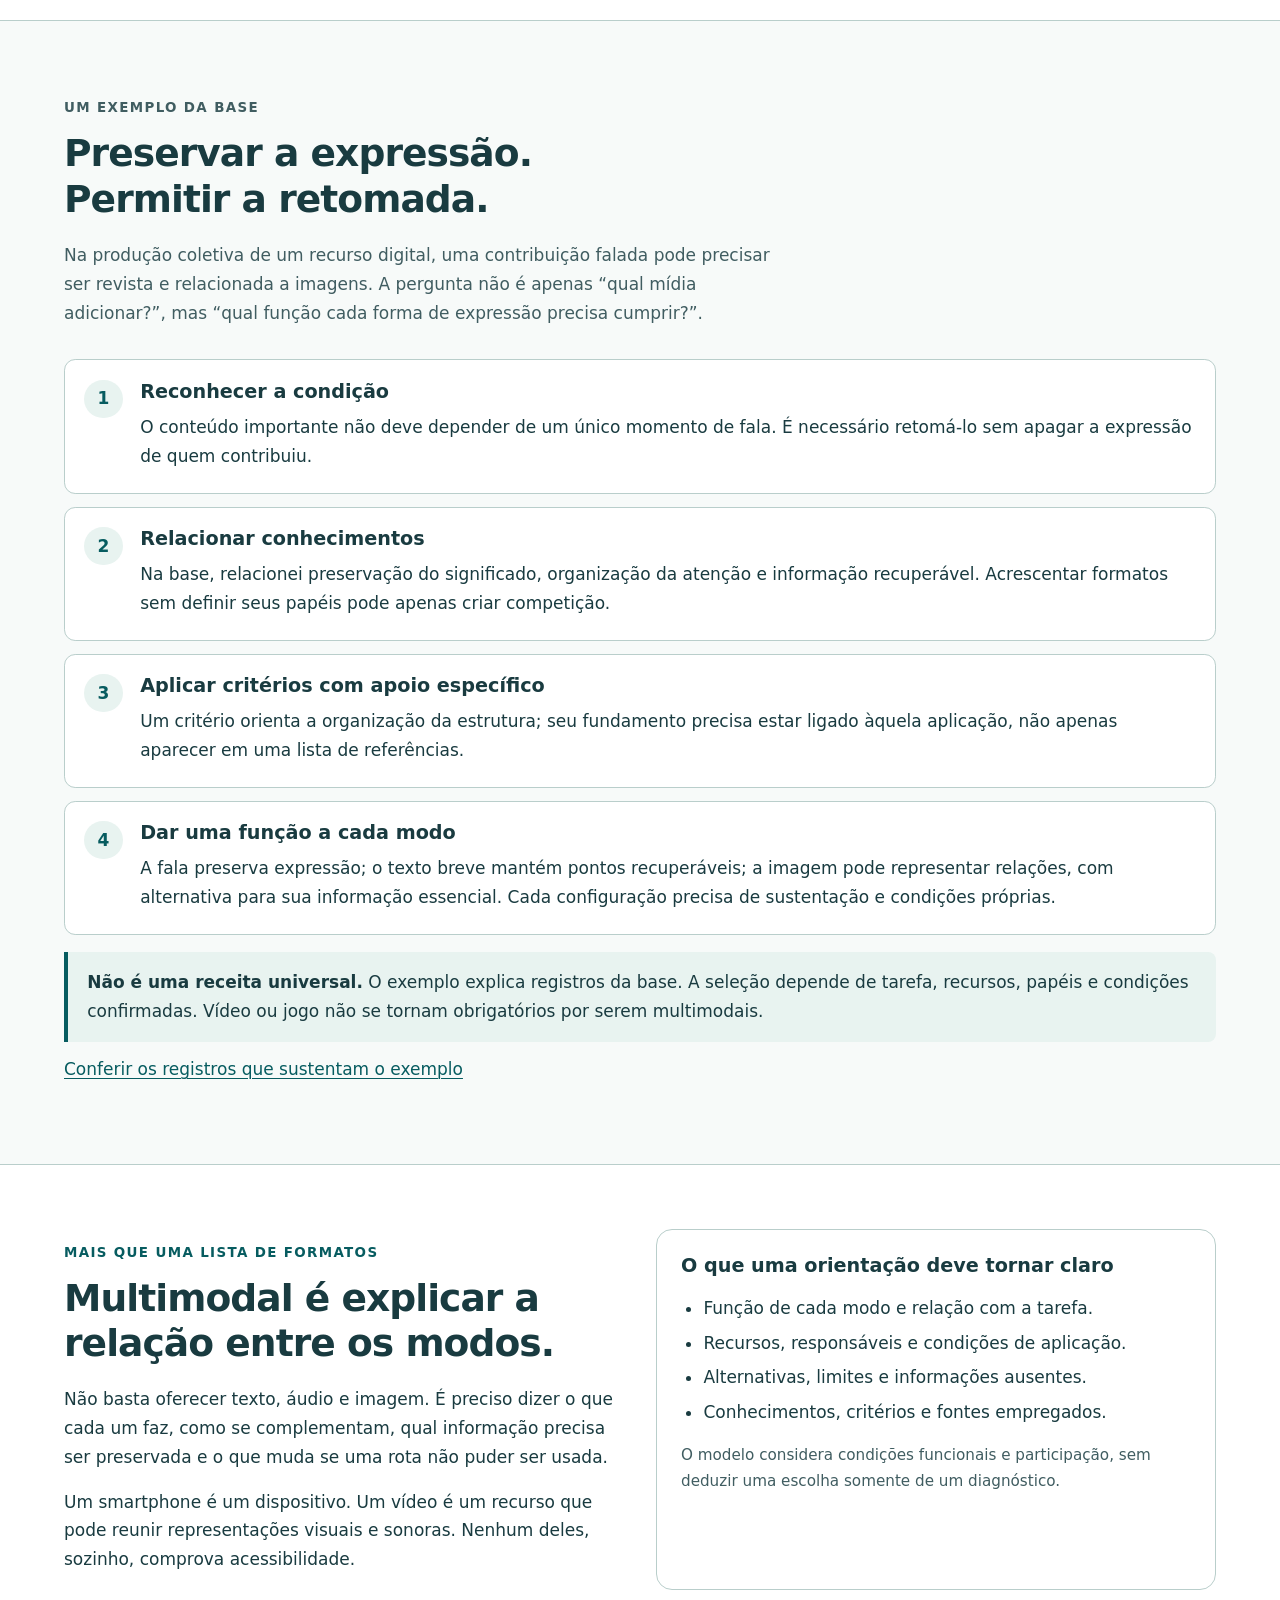
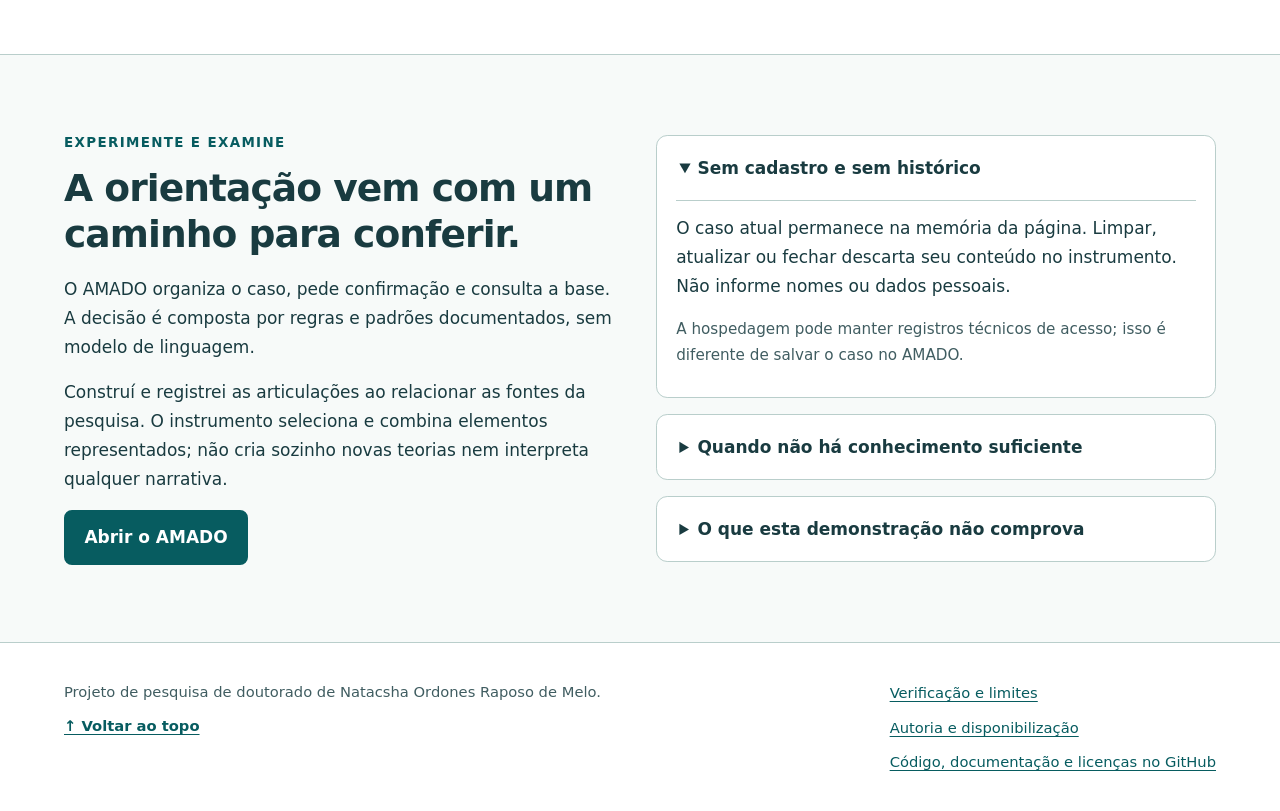
==== commit f0cd9d1a: "Refine authorial voice and unify accessible site navigation" ====
--- a/web/index.html
+++ b/web/index.html
@@ -49,6 +49,7 @@
   }
   </script>
   <link rel="stylesheet" href="site.css">
+  <link rel="stylesheet" href="shell.css">
 </head>
 <body>
   <a class="skip" href="#conteudo">Ir para o conteúdo principal</a>
@@ -78,9 +79,9 @@
     <section class="hero" aria-labelledby="titulo">
       <div class="wrap hero-grid">
         <div>
-          <p class="eyebrow">Interação multimodal</p>
+          <p class="eyebrow">Interação multimodal · Acessibilidade digital</p>
           <h1 id="titulo">Conhecimento que se conecta. Decisões que se explicam.</h1>
-          <p class="lead">A MADO representa como conhecimentos sobre acessibilidade e interação multimodal podem ser relacionados e empregados em decisões fundamentadas.</p>
+          <p class="lead">Nesta pesquisa, construí a MADO (<span lang="en">Multimodal Accessibility Decision Ontology</span>) para representar como conhecimentos sobre acessibilidade e interação multimodal podem ser relacionados e empregados em decisões fundamentadas.</p>
           <p class="author"><strong>MADO — Ontologia do Arcabouço Multimodal para Acessibilidade Digital</strong><br>Projeto de pesquisa de doutorado de Natacsha Ordones Raposo de Melo.</p>
           <div class="actions">
             <a class="button" href="amado/">Experimentar o AMADO</a>
@@ -104,7 +105,7 @@
         <div class="section-head">
           <p class="eyebrow">O problema da pesquisa</p>
           <h2 id="problema">Encontrar informação não é o mesmo que saber como empregá-la.</h2>
-          <p>Normas, estudos, artefatos, personas e resultados oferecem conhecimentos diferentes. A pesquisa investiga como relacioná-los, preservar suas condições e tornar seu emprego em uma nova decisão verificável.</p>
+          <p>Normas, estudos, artefatos, personas e resultados oferecem conhecimentos diferentes. Investiguei como relacioná-los, preservar suas condições e tornar seu emprego em uma nova decisão verificável.</p>
         </div>
         <div class="cards">
           <article class="card"><span class="num" aria-hidden="true">01</span><h3>Arcabouço</h3><p>Organiza o raciocínio e a construção cumulativa do conhecimento da pesquisa.</p></article>
@@ -123,7 +124,7 @@
         </div>
         <ol class="steps">
           <li><div><h3>Reconhecer a condição</h3><p>O conteúdo importante não deve depender de um único momento de fala. É necessário retomá-lo sem apagar a expressão de quem contribuiu.</p></div></li>
-          <li><div><h3>Relacionar conhecimentos</h3><p>A base articula preservação do significado, organização da atenção e informação recuperável. Acrescentar formatos sem definir seus papéis pode apenas criar competição.</p></div></li>
+          <li><div><h3>Relacionar conhecimentos</h3><p>Na base, relacionei preservação do significado, organização da atenção e informação recuperável. Acrescentar formatos sem definir seus papéis pode apenas criar competição.</p></div></li>
           <li><div><h3>Aplicar critérios com apoio específico</h3><p>Um critério orienta a organização da estrutura; seu fundamento precisa estar ligado àquela aplicação, não apenas aparecer em uma lista de referências.</p></div></li>
           <li><div><h3>Dar uma função a cada modo</h3><p>A fala preserva expressão; o texto breve mantém pontos recuperáveis; a imagem pode representar relações, com alternativa para sua informação essencial. Cada configuração precisa de sustentação e condições próprias.</p></div></li>
         </ol>
@@ -141,7 +142,7 @@
 
     <section class="section" aria-labelledby="uso">
       <div class="wrap split">
-        <div><p class="eyebrow">Experimente e examine</p><h2 id="uso">A orientação vem com um caminho para conferir.</h2><p>O AMADO organiza o caso, pede confirmação e consulta a base. A decisão é composta por regras e padrões documentados, sem modelo de linguagem.</p><p>As articulações foram construídas pela pesquisadora. O instrumento seleciona e combina elementos representados; não cria sozinho novas teorias nem interpreta qualquer narrativa.</p><a class="button" href="amado/">Abrir o AMADO</a></div>
+        <div><p class="eyebrow">Experimente e examine</p><h2 id="uso">A orientação vem com um caminho para conferir.</h2><p>O AMADO organiza o caso, pede confirmação e consulta a base. A decisão é composta por regras e padrões documentados, sem modelo de linguagem.</p><p>Construí e registrei as articulações ao relacionar as fontes da pesquisa. O instrumento seleciona e combina elementos representados; não cria sozinho novas teorias nem interpreta qualquer narrativa.</p><a class="button" href="amado/">Abrir o AMADO</a></div>
         <div><details open><summary>Sem cadastro e sem histórico</summary><p>O caso atual permanece na memória da página. Limpar, atualizar ou fechar descarta seu conteúdo no instrumento. Não informe nomes ou dados pessoais.</p><p class="micro">A hospedagem pode manter registros técnicos de acesso; isso é diferente de salvar o caso no AMADO.</p></details><details><summary>Quando não há conhecimento suficiente</summary><p>O instrumento deve indicar informações ausentes, condições pendentes ou suspender a decisão. Uma resposta genérica não substitui fundamentação.</p></details><details><summary>O que esta demonstração não comprova</summary><p>Ela não comprova ganho de aprendizagem, cobertura universal ou acessibilidade integral. Verificação técnica e avaliação humana são apresentadas separadamente, por versão.</p></details></div>
       </div>
     </section>
--- a/web/site.css
+++ b/web/site.css
@@ -1,6 +1,11 @@
 :root{color-scheme:light;--ink:#193b40;--muted:#405d61;--teal:#075c60;--teal-dark:#044449;--paper:#f7faf9;--white:#fff;--line:#b9cecb;--soft:#e8f3f0;--gold:#654600;--gold-bg:#fff1c9;--focus:#7030a0;--radius:1rem}
 *{box-sizing:border-box}html{scroll-behavior:smooth;scroll-padding-top:1.5rem}body{margin:0;background:var(--paper);color:var(--ink);font-family:system-ui,-apple-system,BlinkMacSystemFont,"Segoe UI",sans-serif;font-size:1.0625rem;line-height:1.7}a{color:var(--teal);text-underline-offset:.2em;text-decoration-thickness:.08em}a:hover{text-decoration-thickness:.15em}a:focus-visible,summary:focus-visible{outline:3px solid var(--focus);outline-offset:5px;border-radius:.15rem}p{margin:.8rem 0 1rem}h1,h2,h3{line-height:1.22;text-wrap:balance}h1{font-size:clamp(2.2rem,5vw,4.2rem);letter-spacing:-.045em;margin:.8rem 0 1.2rem;max-width:19ch}h2{font-size:clamp(1.65rem,3vw,2.35rem);letter-spacing:-.025em;margin:0 0 1.1rem}h3{font-size:1.2rem;margin:0 0 .6rem}ul,ol{padding-left:1.4rem}li{margin:.35rem 0}code{font-size:.9em;background:#e9efed;padding:.1em .3em;border-radius:.2em;overflow-wrap:anywhere}strong{font-weight:700}.wrap{max-width:78rem;margin:0 auto;padding-inline:clamp(1.1rem,4vw,3rem)}.skip{position:absolute;z-index:10;left:1rem;top:-10rem;background:var(--white);padding:.8rem 1rem;border:2px solid var(--teal)}.skip:focus{top:1rem}.site-header{background:var(--white);border-bottom:1px solid var(--line)}.header-inner{display:flex;align-items:center;justify-content:space-between;gap:1rem;padding-block:1.1rem}.brand{display:flex;align-items:center;gap:.7rem;text-decoration:none;color:var(--ink);font-size:1.35rem;font-weight:780;letter-spacing:.02em}.brand-mark{width:2.15rem;height:2.15rem;border:2px solid var(--teal);border-radius:.6rem;display:grid;place-items:center;background:var(--soft);font-size:1.05rem}.nav{display:flex;align-items:center;flex-wrap:wrap;gap:.25rem 1rem}.nav a{display:inline-block;padding:.5rem .2rem;font-size:.98rem;font-weight:600}.nav a[aria-current=page]{color:var(--ink);text-decoration-thickness:.18em}.eyebrow{font-size:.84rem;font-weight:750;letter-spacing:.1em;text-transform:uppercase;color:var(--teal);margin-bottom:.7rem}.hero{padding-block:clamp(2.5rem,6vw,5.6rem)}.hero-grid{display:grid;grid-template-columns:minmax(0,1.45fr) minmax(16rem,.8fr);gap:clamp(2rem,5vw,5rem);align-items:center}.lead{font-size:clamp(1.1rem,2vw,1.35rem);max-width:56ch;color:var(--muted)}.author{font-size:.98rem;color:var(--muted);margin-top:1.5rem;max-width:58ch}.actions{display:flex;gap:.8rem;flex-wrap:wrap;margin-top:1.6rem}.button{display:inline-flex;align-items:center;justify-content:center;text-align:center;min-height:3rem;padding:.7rem 1.15rem;border-radius:.5rem;font-weight:700;text-decoration:none;background:var(--teal);color:var(--white);border:2px solid var(--teal)}.button:hover{background:var(--teal-dark);border-color:var(--teal-dark)}.button.secondary{background:var(--white);color:var(--teal)}.button.secondary:hover{background:var(--soft)}.version{display:inline-block;background:var(--gold-bg);color:var(--gold);border:1px solid #9b7b29;border-radius:2rem;padding:.25rem .7rem;font-size:.87rem;font-weight:650}.section{padding-block:clamp(2.4rem,5vw,4.2rem);border-top:1px solid var(--line)}.section.white{background:var(--white)}.section-head{max-width:66ch;margin-bottom:2rem}.section-head p{color:var(--muted)}.cards{display:grid;grid-template-columns:repeat(3,minmax(0,1fr));gap:1.2rem}.card{padding:1.5rem;border:1px solid var(--line);border-radius:var(--radius);background:var(--white)}.card p{color:var(--muted);margin-bottom:.6rem}.card .num{display:inline-flex;align-items:center;justify-content:center;width:2.3rem;height:2.3rem;font-size:.95rem;font-weight:750;color:var(--teal);background:var(--soft);border-radius:.6rem;margin-bottom:1rem}.note{padding:1rem 1.2rem;border-left:4px solid var(--teal);background:var(--soft);border-radius:0 .5rem .5rem 0}.note p:first-child{margin-top:0}.note p:last-child{margin-bottom:0}.micro{font-size:.95rem;color:var(--muted)}.mini-flow{list-style:none;padding:1.5rem;margin:0;border:1px solid var(--line);border-radius:var(--radius);background:var(--white);box-shadow:0 .7rem 2rem #153f3910}.mini-flow li{position:relative;margin:0;padding:0 0 1.7rem 2.4rem}.mini-flow li:last-child{padding-bottom:0}.mini-flow li::before{content:"";position:absolute;left:.4rem;top:.55rem;width:.65rem;height:.65rem;background:var(--teal);border:2px solid var(--white);border-radius:50%;outline:1px solid var(--teal)}.mini-flow li:not(:last-child)::after{content:"";position:absolute;left:.7rem;top:1.3rem;bottom:.4rem;border-left:1px solid var(--line)}.mini-flow strong{display:block}.mini-flow span{display:block;font-size:.95rem;color:var(--muted)}.steps{list-style:none;padding:0;counter-reset:steps;display:grid;gap:.8rem}.steps li{counter-increment:steps;display:grid;grid-template-columns:2.5rem minmax(0,1fr);gap:1rem;background:var(--white);padding:1.2rem;border:1px solid var(--line);border-radius:.7rem;margin:0}.steps li::before{content:counter(steps);width:2.4rem;height:2.4rem;display:grid;place-items:center;background:var(--soft);border-radius:50%;color:var(--teal);font-weight:750}.steps p{margin:.2rem 0}.split{display:grid;grid-template-columns:minmax(0,1fr) minmax(0,1fr);gap:2rem}.reading{max-width:73ch}.terms{display:grid;grid-template-columns:repeat(2,minmax(0,1fr));gap:1rem;margin:0}.terms>div{background:var(--white);border:1px solid var(--line);border-radius:.7rem;padding:1.3rem}.terms dt{font-weight:750;margin-bottom:.5rem}.terms dd{margin:0;color:var(--muted)}.technical{display:block;margin-top:.4rem;font-size:.85rem;overflow-wrap:anywhere;color:var(--muted)}details{border:1px solid var(--line);border-radius:.7rem;background:var(--white);margin:1rem 0;padding:0 1.2rem}summary{cursor:pointer;padding:1.1rem .2rem;font-weight:700;min-height:3rem}details[open]{padding-bottom:.8rem}details[open] summary{border-bottom:1px solid var(--line);margin-bottom:.8rem}.download-list{list-style:none;padding:0}.download-list li{border-bottom:1px solid var(--line);padding:.8rem 0}.download-list a{font-weight:650;display:inline-block;padding:.25rem 0}.download-list span{display:block;font-size:.93rem;color:var(--muted)}.breadcrumb{padding-block:1.3rem;font-size:.93rem}.breadcrumb ol{display:flex;flex-wrap:wrap;gap:.5rem;list-style:none;padding:0;margin:0}.breadcrumb li+li::before{content:"/";padding-right:.5rem;color:var(--muted)}.page-title{padding-block:1.5rem 3rem}.page-title h1{max-width:24ch;font-size:clamp(2.1rem,4.5vw,3.4rem)}.link-list{display:flex;flex-wrap:wrap;gap:.6rem 1.5rem;list-style:none;padding:0}.link-list a{display:inline-block;padding:.4rem 0}.site-footer{border-top:1px solid var(--line);padding-block:2rem;background:var(--white);font-size:.92rem;color:var(--muted)}.footer-grid{display:flex;align-items:start;justify-content:space-between;flex-wrap:wrap;gap:1.4rem}.site-footer p{max-width:65ch;margin:.25rem 0}.site-footer a{padding:.3rem 0;display:inline-block}
 body{overflow-wrap:anywhere}
+/* Emphasis adds no hidden content and does not turn static cards into controls. */
+.card,.terms>div,.steps li,.mini-flow{transition:transform .18s ease,border-color .18s ease,box-shadow .18s ease}
+.card:focus-within,.terms>div:focus-within,.steps li:focus-within{border-color:var(--teal);box-shadow:0 .4rem 1rem #153f3914}
+@media(hover:hover) and (pointer:fine){.card:hover,.terms>div:hover,.steps li:hover,.mini-flow:hover{transform:translateY(-3px);border-color:var(--teal);box-shadow:0 .6rem 1.2rem #153f3918}}
+@media(prefers-reduced-motion:reduce){.card:hover,.terms>div:hover,.steps li:hover,.mini-flow:hover{transform:none}}
 .reading-bar{background:var(--soft);border-bottom:1px solid var(--line)}
 .reading-inner{display:flex;align-items:center;flex-wrap:wrap;gap:.65rem 1rem;padding-block:.7rem;font-size:.9rem}
 .reading-actions{display:flex;align-items:center;flex-wrap:wrap;gap:.5rem}
--- a/web/shell.css
+++ b/web/shell.css
@@ -0,0 +1,77 @@
+/* Shared navigation and reading controls. No application styles are imported. */
+.site-header, .reading-bar {
+  --shell-ink: #193b40;
+  --shell-muted: #405d61;
+  --shell-accent: #075c60;
+  --shell-line: #b9cecb;
+  --shell-soft: #e8f3f0;
+  --shell-white: #fff;
+  --shell-focus: #7030a0;
+  font-family: system-ui, -apple-system, BlinkMacSystemFont, "Segoe UI", sans-serif;
+  line-height: 1.5;
+  color: var(--shell-ink);
+  overflow-wrap: anywhere;
+}
+.site-header { background: var(--shell-white); border-bottom: 1px solid var(--shell-line); }
+.site-header .wrap, .reading-bar .wrap {
+  width: 100%; max-width: 78rem; margin: 0 auto;
+  padding-inline: clamp(1.1rem, 4vw, 3rem);
+}
+.site-header .header-inner {
+  display: flex; align-items: center; justify-content: space-between;
+  flex-wrap: wrap; gap: 1rem; padding-block: 1.1rem;
+}
+.site-header .brand {
+  display: inline-flex; align-items: center; gap: .7rem;
+  text-decoration: none; color: var(--shell-ink);
+  font-size: 1.35rem; font-weight: 780; letter-spacing: .02em;
+}
+.site-header .brand-mark {
+  width: 2.15rem; height: 2.15rem; flex: 0 0 2.15rem;
+  border: 2px solid var(--shell-accent); border-radius: .6rem;
+  display: grid; place-items: center; background: var(--shell-soft); font-size: 1.05rem;
+}
+.site-header .nav { display: flex; align-items: center; flex-wrap: wrap; gap: .25rem 1rem; }
+.site-header .nav a {
+  display: inline-flex; align-items: center; min-height: 2.75rem;
+  padding: .5rem .2rem; color: var(--shell-accent); font-size: .98rem;
+  font-weight: 600; text-underline-offset: .2em; text-decoration-thickness: .08em;
+}
+.site-header .nav a:hover { text-decoration-thickness: .15em; }
+.site-header .nav a[aria-current=page] { color: var(--shell-ink); text-decoration-thickness: .18em; }
+.reading-bar { background: var(--shell-soft); border-bottom: 1px solid var(--shell-line); }
+.reading-bar .reading-inner {
+  display: flex; align-items: center; flex-wrap: wrap; gap: .65rem 1rem;
+  padding-block: .7rem; font-size: .9rem;
+}
+.reading-bar .reading-actions { display: flex; align-items: center; flex-wrap: wrap; gap: .5rem; }
+.reading-bar .reading-actions button {
+  font: inherit; font-weight: 650; line-height: 1.4;
+  min-width: 2.75rem; min-height: 2.75rem; padding: .55rem .75rem;
+  border: 1px solid var(--shell-accent); border-radius: .45rem;
+  background: var(--shell-white); color: var(--shell-ink); cursor: pointer;
+}
+.reading-bar .reading-actions button:hover { background: #f7faf9; }
+.reading-bar .reading-actions button[aria-pressed=true] { background: var(--shell-accent); color: var(--shell-white); }
+.reading-bar .reading-actions button[aria-disabled=true] { border-style: dashed; cursor: default; }
+.reading-bar .reading-status { min-width: 6.5em; margin: 0; color: var(--shell-muted); }
+.site-header a:focus-visible, .reading-bar button:focus-visible {
+  outline: 3px solid var(--shell-focus); outline-offset: 4px; border-radius: .15rem;
+}
+html[data-contrast=high] .site-header, html[data-contrast=high] .reading-bar {
+  --shell-ink: #000; --shell-muted: #202020; --shell-accent: #003a4b;
+  --shell-line: #333; --shell-soft: #edf5f6; --shell-focus: #702000;
+}
+@media (max-width: 25rem) {
+  .site-header .wrap, .reading-bar .wrap { padding-inline: 1rem; }
+  .site-header .nav { width: 100%; gap: .25rem .8rem; }
+  .site-header .nav a { font-size: .92rem; }
+}
+@media (forced-colors: active) {
+  .site-header, .reading-bar { border-color: CanvasText; }
+  .site-header a { color: LinkText; }
+  .reading-bar .reading-actions button { border-color: ButtonText; color: ButtonText; background: ButtonFace; }
+  .reading-bar .reading-actions button[aria-pressed=true] { background: Highlight; color: HighlightText; }
+  .site-header a:focus-visible, .reading-bar button:focus-visible { outline-color: Highlight; }
+}
+@media print { .site-header, .reading-bar { display: none; } }
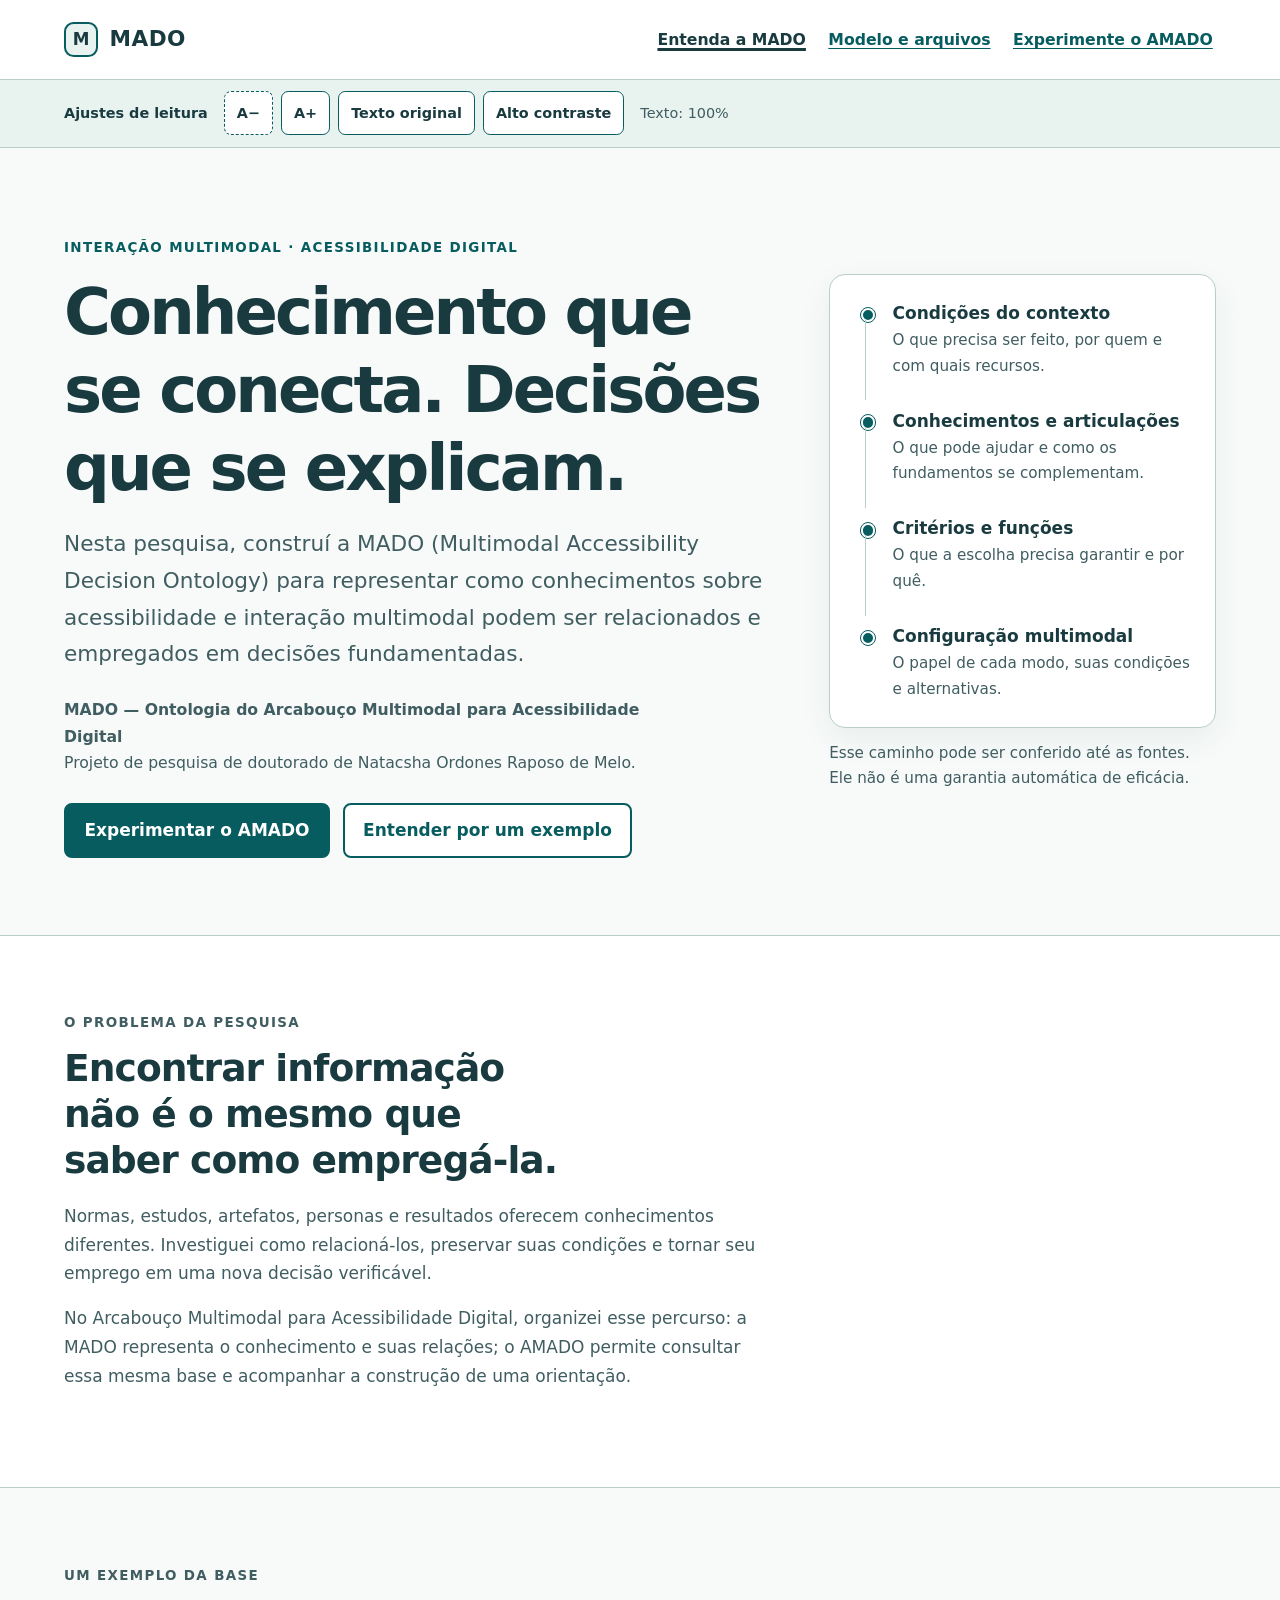
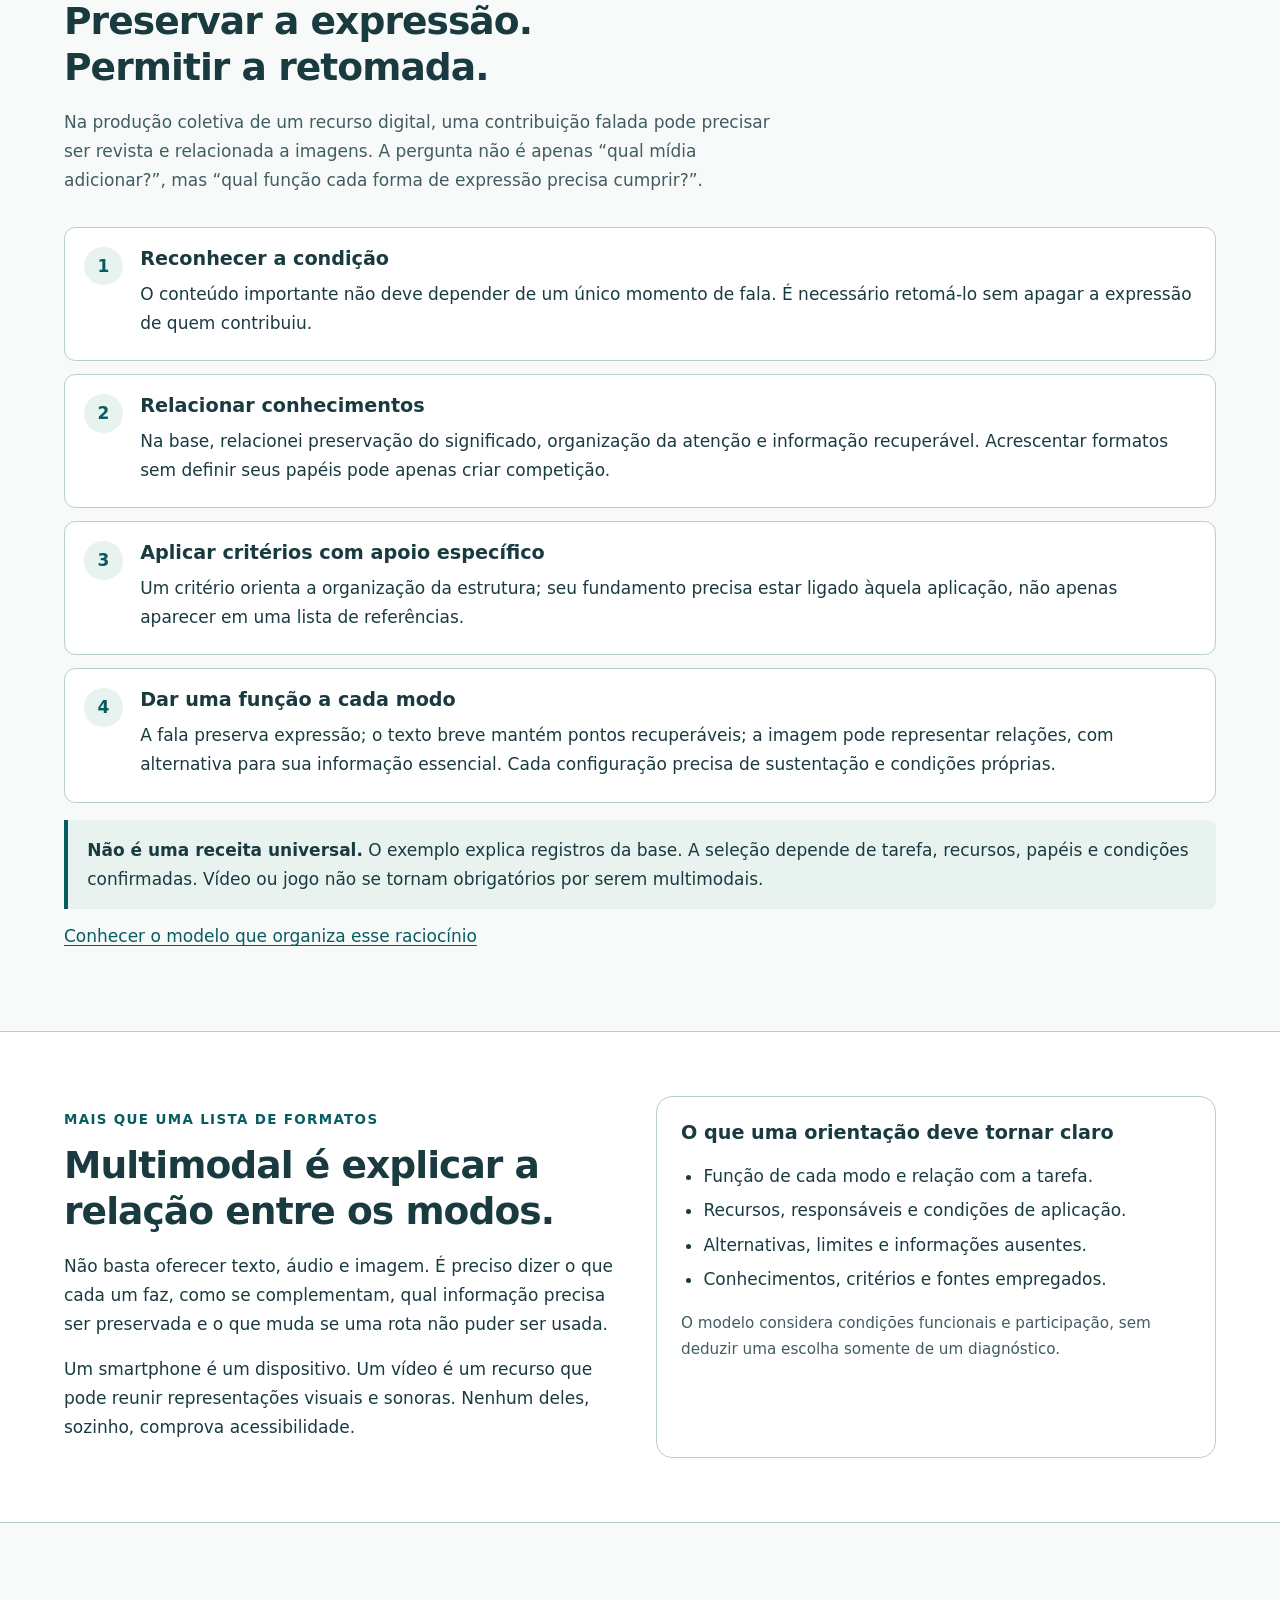
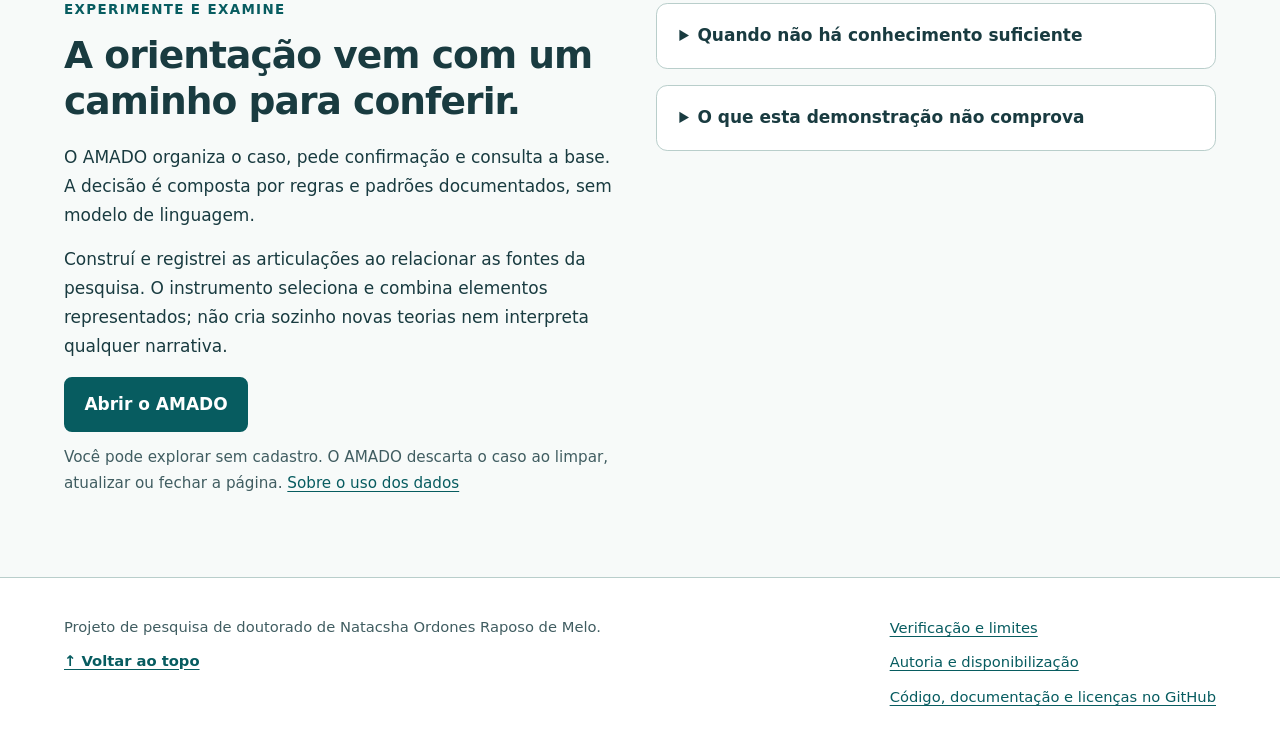
==== commit a50df410: "Separate introductory content from concise technical model reference" ====
--- a/web/index.html
+++ b/web/index.html
@@ -58,7 +58,7 @@
       <a class="brand" href="./" aria-label="MADO, início"><span class="brand-mark" aria-hidden="true">M</span>MADO</a>
       <nav class="nav" aria-label="Navegação principal">
         <a href="./" aria-current="page">Entenda a MADO</a>
-        <a href="ontologia/">A ontologia</a>
+        <a href="ontologia/">Modelo e arquivos</a>
         <a href="amado/">Experimente o AMADO</a>
       </nav>
     </div>
@@ -106,11 +106,7 @@
           <p class="eyebrow">O problema da pesquisa</p>
           <h2 id="problema">Encontrar informação não é o mesmo que saber como empregá-la.</h2>
           <p>Normas, estudos, artefatos, personas e resultados oferecem conhecimentos diferentes. Investiguei como relacioná-los, preservar suas condições e tornar seu emprego em uma nova decisão verificável.</p>
-        </div>
-        <div class="cards">
-          <article class="card"><span class="num" aria-hidden="true">01</span><h3>Arcabouço</h3><p>Organiza o raciocínio e a construção cumulativa do conhecimento da pesquisa.</p></article>
-          <article class="card"><span class="num" aria-hidden="true">02</span><h3>MADO</h3><p>Representa conhecimentos, articulações, critérios e contextos, mantendo a origem e os limites.</p></article>
-          <article class="card"><span class="num" aria-hidden="true">03</span><h3>AMADO</h3><p>Consulta essa representação e compõe orientações dentro das condições e padrões implementados.</p></article>
+          <p>No Arcabouço Multimodal para Acessibilidade Digital, organizei esse percurso: a MADO representa o conhecimento e suas relações; o AMADO permite consultar essa mesma base e acompanhar a construção de uma orientação.</p>
         </div>
       </div>
     </section>
@@ -129,7 +125,7 @@
           <li><div><h3>Dar uma função a cada modo</h3><p>A fala preserva expressão; o texto breve mantém pontos recuperáveis; a imagem pode representar relações, com alternativa para sua informação essencial. Cada configuração precisa de sustentação e condições próprias.</p></div></li>
         </ol>
         <div class="note"><p><strong>Não é uma receita universal.</strong> O exemplo explica registros da base. A seleção depende de tarefa, recursos, papéis e condições confirmadas. Vídeo ou jogo não se tornam obrigatórios por serem multimodais.</p></div>
-        <p><a href="ontologia/#exemplo-tecnico">Conferir os registros que sustentam o exemplo</a></p>
+        <p><a href="ontologia/#modelo">Conhecer o modelo que organiza esse raciocínio</a></p>
       </div>
     </section>
 
@@ -142,8 +138,8 @@
 
     <section class="section" aria-labelledby="uso">
       <div class="wrap split">
-        <div><p class="eyebrow">Experimente e examine</p><h2 id="uso">A orientação vem com um caminho para conferir.</h2><p>O AMADO organiza o caso, pede confirmação e consulta a base. A decisão é composta por regras e padrões documentados, sem modelo de linguagem.</p><p>Construí e registrei as articulações ao relacionar as fontes da pesquisa. O instrumento seleciona e combina elementos representados; não cria sozinho novas teorias nem interpreta qualquer narrativa.</p><a class="button" href="amado/">Abrir o AMADO</a></div>
-        <div><details open><summary>Sem cadastro e sem histórico</summary><p>O caso atual permanece na memória da página. Limpar, atualizar ou fechar descarta seu conteúdo no instrumento. Não informe nomes ou dados pessoais.</p><p class="micro">A hospedagem pode manter registros técnicos de acesso; isso é diferente de salvar o caso no AMADO.</p></details><details><summary>Quando não há conhecimento suficiente</summary><p>O instrumento deve indicar informações ausentes, condições pendentes ou suspender a decisão. Uma resposta genérica não substitui fundamentação.</p></details><details><summary>O que esta demonstração não comprova</summary><p>Ela não comprova ganho de aprendizagem, cobertura universal ou acessibilidade integral. Verificação técnica e avaliação humana são apresentadas separadamente, por versão.</p></details></div>
+        <div><p class="eyebrow">Experimente e examine</p><h2 id="uso">A orientação vem com um caminho para conferir.</h2><p>O AMADO organiza o caso, pede confirmação e consulta a base. A decisão é composta por regras e padrões documentados, sem modelo de linguagem.</p><p>Construí e registrei as articulações ao relacionar as fontes da pesquisa. O instrumento seleciona e combina elementos representados; não cria sozinho novas teorias nem interpreta qualquer narrativa.</p><a class="button" href="amado/">Abrir o AMADO</a><p class="micro">Você pode explorar sem cadastro. O AMADO descarta o caso ao limpar, atualizar ou fechar a página. <a href="ontologia/#autoria">Sobre o uso dos dados</a></p></div>
+        <div><details><summary>Quando não há conhecimento suficiente</summary><p>O instrumento deve indicar informações ausentes, condições pendentes ou suspender a decisão. Uma resposta genérica não substitui fundamentação.</p></details><details><summary>O que esta demonstração não comprova</summary><p>Ela não comprova ganho de aprendizagem, cobertura universal ou acessibilidade integral. Verificação técnica e avaliação humana são apresentadas separadamente, por versão.</p></details></div>
       </div>
     </section>
   </main>
--- a/web/site.css
+++ b/web/site.css
@@ -2,10 +2,25 @@
 *{box-sizing:border-box}html{scroll-behavior:smooth;scroll-padding-top:1.5rem}body{margin:0;background:var(--paper);color:var(--ink);font-family:system-ui,-apple-system,BlinkMacSystemFont,"Segoe UI",sans-serif;font-size:1.0625rem;line-height:1.7}a{color:var(--teal);text-underline-offset:.2em;text-decoration-thickness:.08em}a:hover{text-decoration-thickness:.15em}a:focus-visible,summary:focus-visible{outline:3px solid var(--focus);outline-offset:5px;border-radius:.15rem}p{margin:.8rem 0 1rem}h1,h2,h3{line-height:1.22;text-wrap:balance}h1{font-size:clamp(2.2rem,5vw,4.2rem);letter-spacing:-.045em;margin:.8rem 0 1.2rem;max-width:19ch}h2{font-size:clamp(1.65rem,3vw,2.35rem);letter-spacing:-.025em;margin:0 0 1.1rem}h3{font-size:1.2rem;margin:0 0 .6rem}ul,ol{padding-left:1.4rem}li{margin:.35rem 0}code{font-size:.9em;background:#e9efed;padding:.1em .3em;border-radius:.2em;overflow-wrap:anywhere}strong{font-weight:700}.wrap{max-width:78rem;margin:0 auto;padding-inline:clamp(1.1rem,4vw,3rem)}.skip{position:absolute;z-index:10;left:1rem;top:-10rem;background:var(--white);padding:.8rem 1rem;border:2px solid var(--teal)}.skip:focus{top:1rem}.site-header{background:var(--white);border-bottom:1px solid var(--line)}.header-inner{display:flex;align-items:center;justify-content:space-between;gap:1rem;padding-block:1.1rem}.brand{display:flex;align-items:center;gap:.7rem;text-decoration:none;color:var(--ink);font-size:1.35rem;font-weight:780;letter-spacing:.02em}.brand-mark{width:2.15rem;height:2.15rem;border:2px solid var(--teal);border-radius:.6rem;display:grid;place-items:center;background:var(--soft);font-size:1.05rem}.nav{display:flex;align-items:center;flex-wrap:wrap;gap:.25rem 1rem}.nav a{display:inline-block;padding:.5rem .2rem;font-size:.98rem;font-weight:600}.nav a[aria-current=page]{color:var(--ink);text-decoration-thickness:.18em}.eyebrow{font-size:.84rem;font-weight:750;letter-spacing:.1em;text-transform:uppercase;color:var(--teal);margin-bottom:.7rem}.hero{padding-block:clamp(2.5rem,6vw,5.6rem)}.hero-grid{display:grid;grid-template-columns:minmax(0,1.45fr) minmax(16rem,.8fr);gap:clamp(2rem,5vw,5rem);align-items:center}.lead{font-size:clamp(1.1rem,2vw,1.35rem);max-width:56ch;color:var(--muted)}.author{font-size:.98rem;color:var(--muted);margin-top:1.5rem;max-width:58ch}.actions{display:flex;gap:.8rem;flex-wrap:wrap;margin-top:1.6rem}.button{display:inline-flex;align-items:center;justify-content:center;text-align:center;min-height:3rem;padding:.7rem 1.15rem;border-radius:.5rem;font-weight:700;text-decoration:none;background:var(--teal);color:var(--white);border:2px solid var(--teal)}.button:hover{background:var(--teal-dark);border-color:var(--teal-dark)}.button.secondary{background:var(--white);color:var(--teal)}.button.secondary:hover{background:var(--soft)}.version{display:inline-block;background:var(--gold-bg);color:var(--gold);border:1px solid #9b7b29;border-radius:2rem;padding:.25rem .7rem;font-size:.87rem;font-weight:650}.section{padding-block:clamp(2.4rem,5vw,4.2rem);border-top:1px solid var(--line)}.section.white{background:var(--white)}.section-head{max-width:66ch;margin-bottom:2rem}.section-head p{color:var(--muted)}.cards{display:grid;grid-template-columns:repeat(3,minmax(0,1fr));gap:1.2rem}.card{padding:1.5rem;border:1px solid var(--line);border-radius:var(--radius);background:var(--white)}.card p{color:var(--muted);margin-bottom:.6rem}.card .num{display:inline-flex;align-items:center;justify-content:center;width:2.3rem;height:2.3rem;font-size:.95rem;font-weight:750;color:var(--teal);background:var(--soft);border-radius:.6rem;margin-bottom:1rem}.note{padding:1rem 1.2rem;border-left:4px solid var(--teal);background:var(--soft);border-radius:0 .5rem .5rem 0}.note p:first-child{margin-top:0}.note p:last-child{margin-bottom:0}.micro{font-size:.95rem;color:var(--muted)}.mini-flow{list-style:none;padding:1.5rem;margin:0;border:1px solid var(--line);border-radius:var(--radius);background:var(--white);box-shadow:0 .7rem 2rem #153f3910}.mini-flow li{position:relative;margin:0;padding:0 0 1.7rem 2.4rem}.mini-flow li:last-child{padding-bottom:0}.mini-flow li::before{content:"";position:absolute;left:.4rem;top:.55rem;width:.65rem;height:.65rem;background:var(--teal);border:2px solid var(--white);border-radius:50%;outline:1px solid var(--teal)}.mini-flow li:not(:last-child)::after{content:"";position:absolute;left:.7rem;top:1.3rem;bottom:.4rem;border-left:1px solid var(--line)}.mini-flow strong{display:block}.mini-flow span{display:block;font-size:.95rem;color:var(--muted)}.steps{list-style:none;padding:0;counter-reset:steps;display:grid;gap:.8rem}.steps li{counter-increment:steps;display:grid;grid-template-columns:2.5rem minmax(0,1fr);gap:1rem;background:var(--white);padding:1.2rem;border:1px solid var(--line);border-radius:.7rem;margin:0}.steps li::before{content:counter(steps);width:2.4rem;height:2.4rem;display:grid;place-items:center;background:var(--soft);border-radius:50%;color:var(--teal);font-weight:750}.steps p{margin:.2rem 0}.split{display:grid;grid-template-columns:minmax(0,1fr) minmax(0,1fr);gap:2rem}.reading{max-width:73ch}.terms{display:grid;grid-template-columns:repeat(2,minmax(0,1fr));gap:1rem;margin:0}.terms>div{background:var(--white);border:1px solid var(--line);border-radius:.7rem;padding:1.3rem}.terms dt{font-weight:750;margin-bottom:.5rem}.terms dd{margin:0;color:var(--muted)}.technical{display:block;margin-top:.4rem;font-size:.85rem;overflow-wrap:anywhere;color:var(--muted)}details{border:1px solid var(--line);border-radius:.7rem;background:var(--white);margin:1rem 0;padding:0 1.2rem}summary{cursor:pointer;padding:1.1rem .2rem;font-weight:700;min-height:3rem}details[open]{padding-bottom:.8rem}details[open] summary{border-bottom:1px solid var(--line);margin-bottom:.8rem}.download-list{list-style:none;padding:0}.download-list li{border-bottom:1px solid var(--line);padding:.8rem 0}.download-list a{font-weight:650;display:inline-block;padding:.25rem 0}.download-list span{display:block;font-size:.93rem;color:var(--muted)}.breadcrumb{padding-block:1.3rem;font-size:.93rem}.breadcrumb ol{display:flex;flex-wrap:wrap;gap:.5rem;list-style:none;padding:0;margin:0}.breadcrumb li+li::before{content:"/";padding-right:.5rem;color:var(--muted)}.page-title{padding-block:1.5rem 3rem}.page-title h1{max-width:24ch;font-size:clamp(2.1rem,4.5vw,3.4rem)}.link-list{display:flex;flex-wrap:wrap;gap:.6rem 1.5rem;list-style:none;padding:0}.link-list a{display:inline-block;padding:.4rem 0}.site-footer{border-top:1px solid var(--line);padding-block:2rem;background:var(--white);font-size:.92rem;color:var(--muted)}.footer-grid{display:flex;align-items:start;justify-content:space-between;flex-wrap:wrap;gap:1.4rem}.site-footer p{max-width:65ch;margin:.25rem 0}.site-footer a{padding:.3rem 0;display:inline-block}
 body{overflow-wrap:anywhere}
 /* Emphasis adds no hidden content and does not turn static cards into controls. */
-.card,.terms>div,.steps li,.mini-flow{transition:transform .18s ease,border-color .18s ease,box-shadow .18s ease}
-.card:focus-within,.terms>div:focus-within,.steps li:focus-within{border-color:var(--teal);box-shadow:0 .4rem 1rem #153f3914}
-@media(hover:hover) and (pointer:fine){.card:hover,.terms>div:hover,.steps li:hover,.mini-flow:hover{transform:translateY(-3px);border-color:var(--teal);box-shadow:0 .6rem 1.2rem #153f3918}}
-@media(prefers-reduced-motion:reduce){.card:hover,.terms>div:hover,.steps li:hover,.mini-flow:hover{transform:none}}
+.card,.steps li,.mini-flow{transition:border-color .18s ease,box-shadow .18s ease}
+.card:focus-within,.steps li:focus-within{border-color:var(--teal);box-shadow:0 .4rem 1rem #153f3914}
+@media(hover:hover) and (pointer:fine){.card:hover,.steps li:hover,.mini-flow:hover{border-color:var(--teal);box-shadow:0 .4rem 1rem #153f3914}}
+a,summary,button{cursor:pointer}
+.technical-page .section{padding-block:2.1rem}
+.technical-page .page-title{padding-block:1rem 1.8rem}
+.technical-page .section-head{margin-bottom:1.2rem}
+.concept-grid{display:grid;grid-template-columns:repeat(3,minmax(0,1fr));gap:.8rem;align-items:start}
+.concept-grid details{margin:0;padding-inline:1rem;transition:border-color .18s ease,box-shadow .18s ease}
+.concept-grid summary{min-height:4.5rem;align-content:center}
+.concept-grid details:hover,.concept-grid details:focus-within{border-color:var(--teal);box-shadow:0 .3rem .8rem #153f3918}
+.concept-grid details[open]{padding-bottom:1rem}
+.concept-grid code{display:block;overflow-wrap:anywhere}
+.model-relations,.implementation-list{margin:1rem 0}
+.model-relations>div,.implementation-list>div{display:grid;grid-template-columns:minmax(10rem,1fr) minmax(0,2fr);gap:.4rem 1.2rem;padding:.75rem 0;border-bottom:1px solid var(--line)}
+.model-relations dt,.implementation-list dt{font-weight:700}
+.model-relations dd,.implementation-list dd{margin:0}
+@media(max-width:52rem){.concept-grid{grid-template-columns:repeat(2,minmax(0,1fr))}}
+@media(max-width:36rem){.concept-grid,.model-relations>div,.implementation-list>div{grid-template-columns:1fr}.concept-grid summary{min-height:3rem}}
 .reading-bar{background:var(--soft);border-bottom:1px solid var(--line)}
 .reading-inner{display:flex;align-items:center;flex-wrap:wrap;gap:.65rem 1rem;padding-block:.7rem;font-size:.9rem}
 .reading-actions{display:flex;align-items:center;flex-wrap:wrap;gap:.5rem}
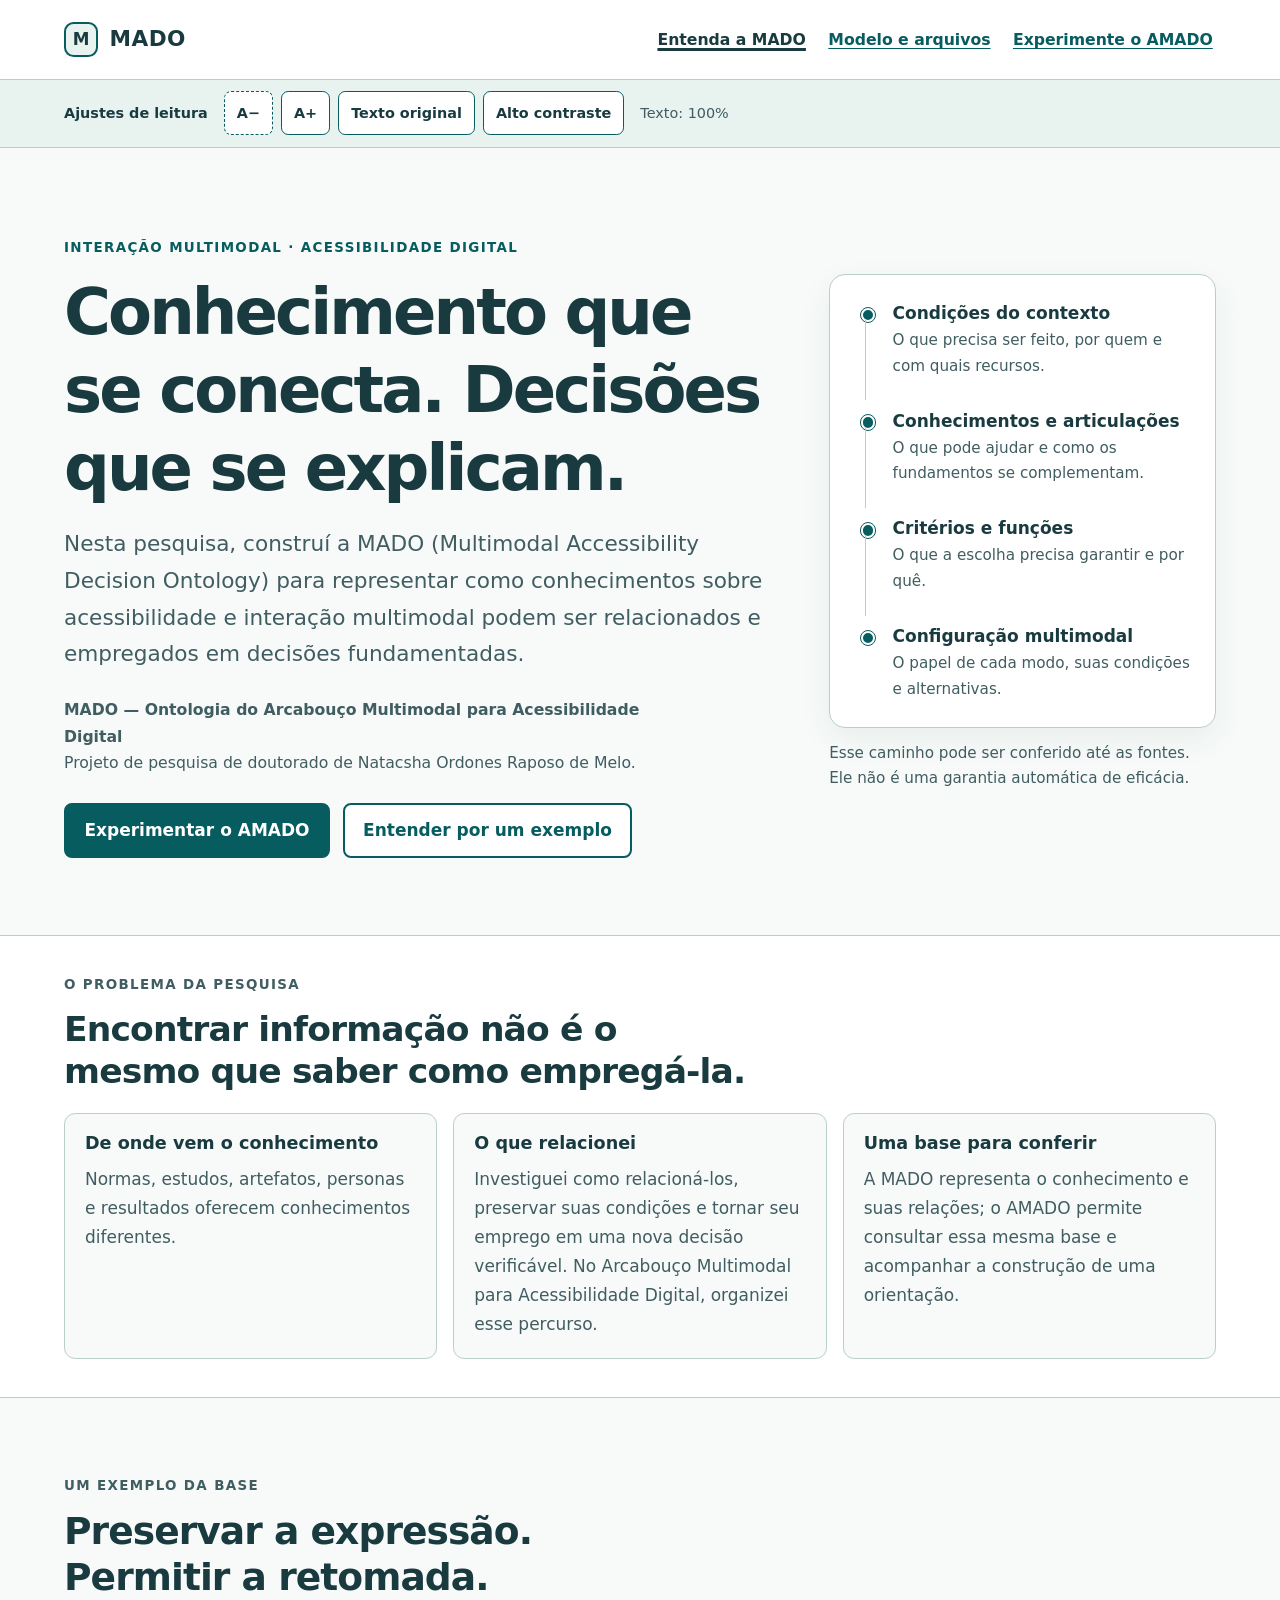
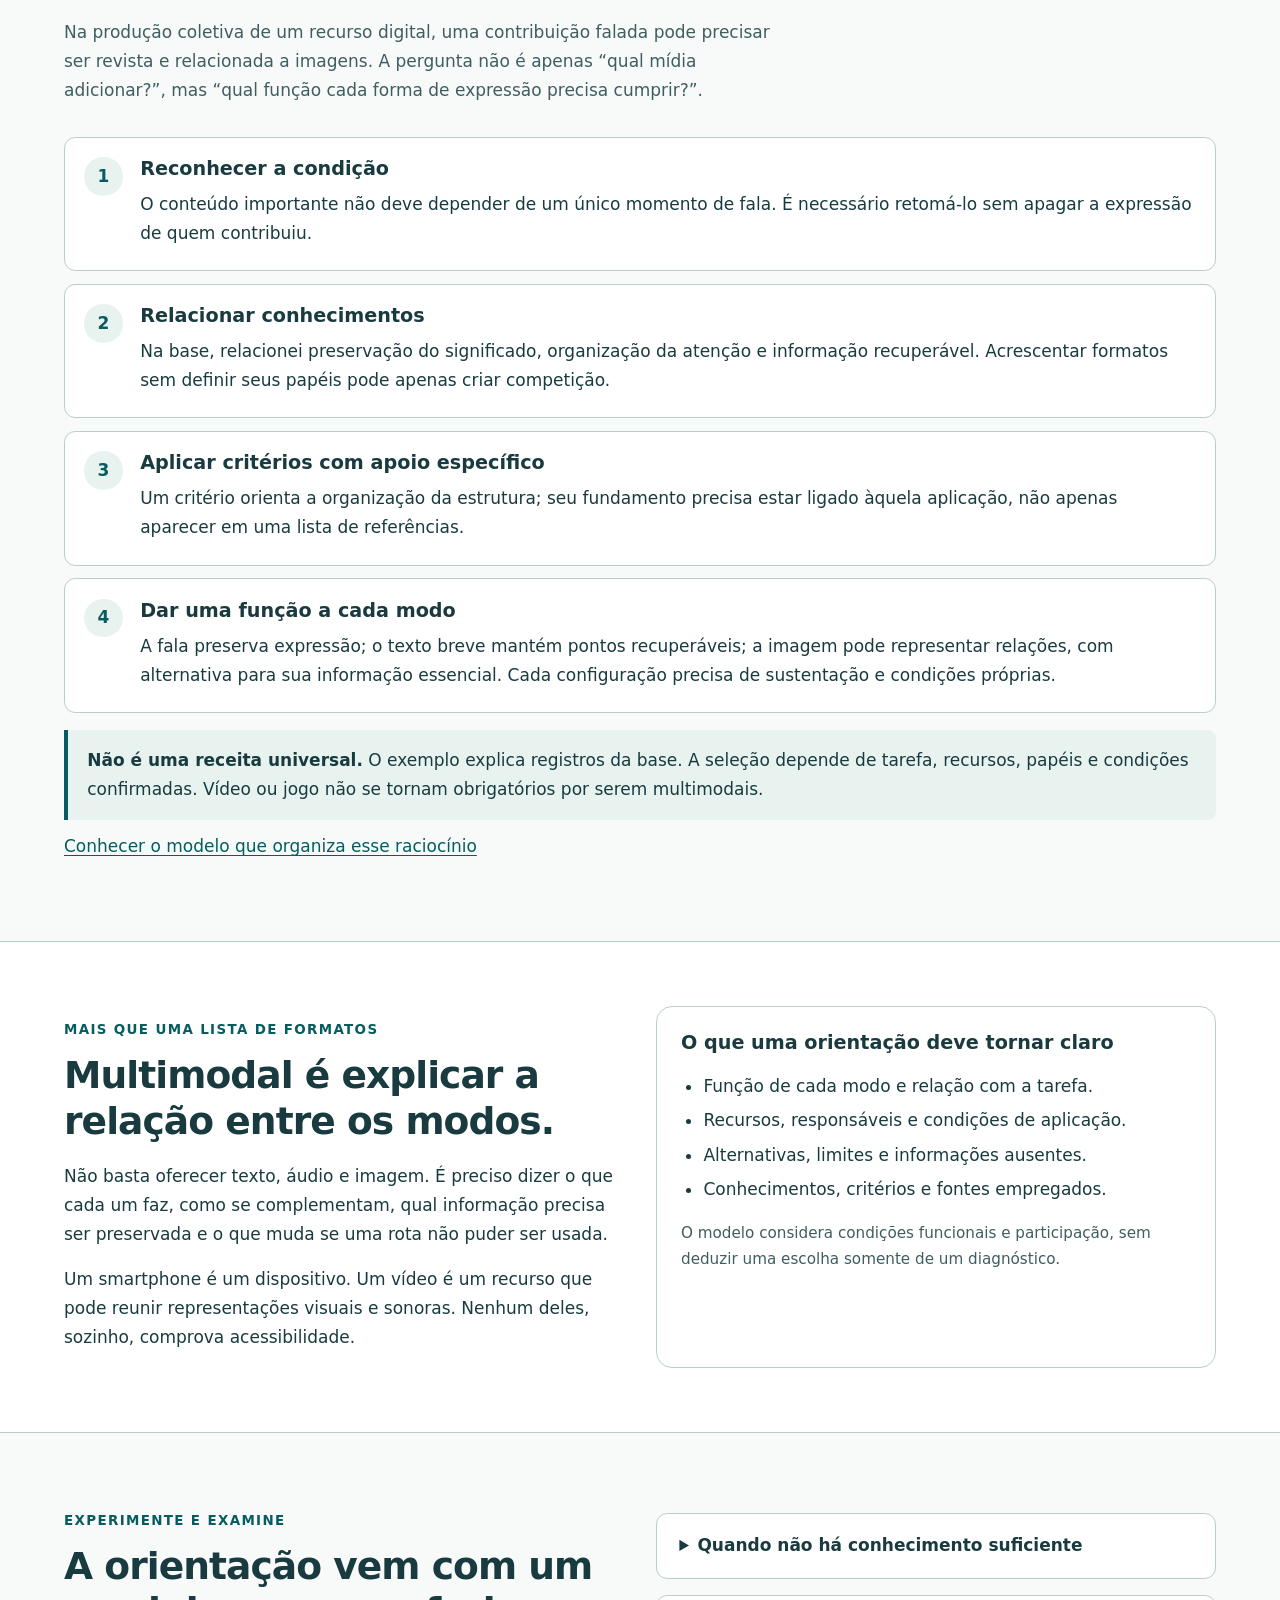
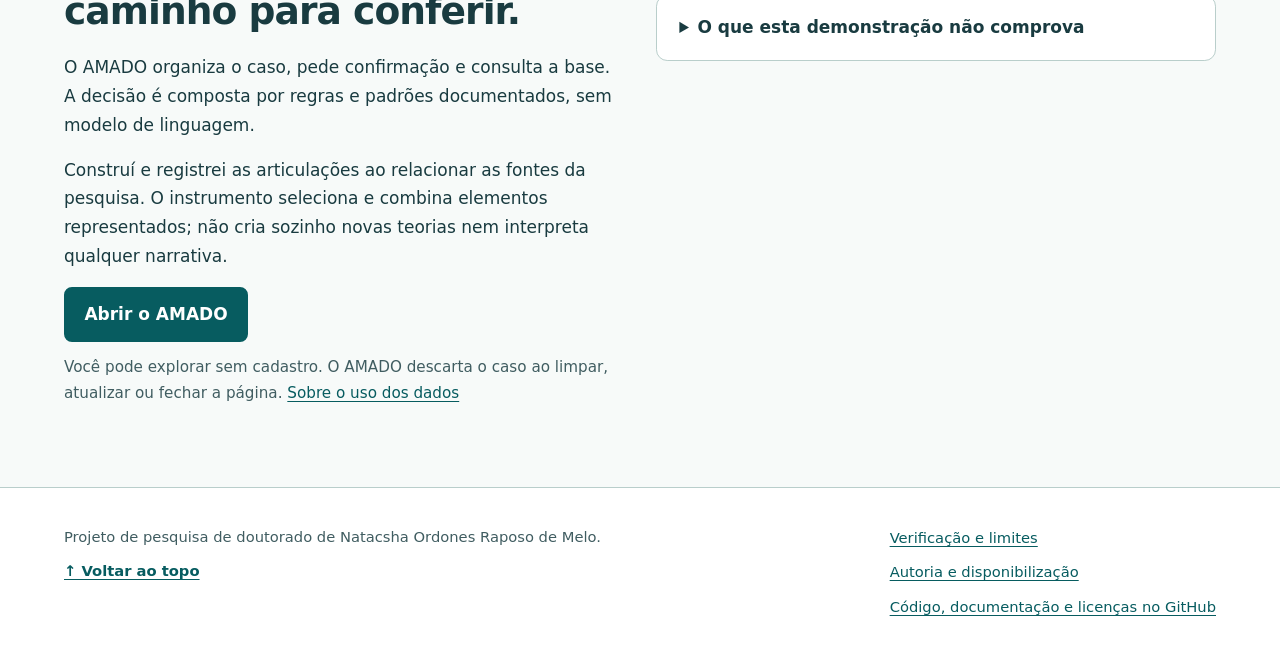
==== commit 06141aa2: "Add optional guided AMADO view and compact research overview" ====
--- a/web/index.html
+++ b/web/index.html
@@ -100,13 +100,25 @@
       </div>
     </section>
 
-    <section class="section white" aria-labelledby="problema">
+    <section class="section white research-problem" aria-labelledby="problema">
       <div class="wrap">
-        <div class="section-head">
+        <div class="section-head problem-head">
           <p class="eyebrow">O problema da pesquisa</p>
           <h2 id="problema">Encontrar informação não é o mesmo que saber como empregá-la.</h2>
-          <p>Normas, estudos, artefatos, personas e resultados oferecem conhecimentos diferentes. Investiguei como relacioná-los, preservar suas condições e tornar seu emprego em uma nova decisão verificável.</p>
-          <p>No Arcabouço Multimodal para Acessibilidade Digital, organizei esse percurso: a MADO representa o conhecimento e suas relações; o AMADO permite consultar essa mesma base e acompanhar a construção de uma orientação.</p>
+        </div>
+        <div class="problem-grid">
+          <div class="problem-block">
+            <h3>De onde vem o conhecimento</h3>
+            <p>Normas, estudos, artefatos, personas e resultados oferecem conhecimentos diferentes.</p>
+          </div>
+          <div class="problem-block">
+            <h3>O que relacionei</h3>
+            <p>Investiguei como relacioná-los, preservar suas condições e tornar seu emprego em uma nova decisão verificável. No Arcabouço Multimodal para Acessibilidade Digital, organizei esse percurso.</p>
+          </div>
+          <div class="problem-block">
+            <h3>Uma base para conferir</h3>
+            <p>A MADO representa o conhecimento e suas relações; o AMADO permite consultar essa mesma base e acompanhar a construção de uma orientação.</p>
+          </div>
         </div>
       </div>
     </section>
--- a/web/site.css
+++ b/web/site.css
@@ -1,6 +1,17 @@
 :root{color-scheme:light;--ink:#193b40;--muted:#405d61;--teal:#075c60;--teal-dark:#044449;--paper:#f7faf9;--white:#fff;--line:#b9cecb;--soft:#e8f3f0;--gold:#654600;--gold-bg:#fff1c9;--focus:#7030a0;--radius:1rem}
 *{box-sizing:border-box}html{scroll-behavior:smooth;scroll-padding-top:1.5rem}body{margin:0;background:var(--paper);color:var(--ink);font-family:system-ui,-apple-system,BlinkMacSystemFont,"Segoe UI",sans-serif;font-size:1.0625rem;line-height:1.7}a{color:var(--teal);text-underline-offset:.2em;text-decoration-thickness:.08em}a:hover{text-decoration-thickness:.15em}a:focus-visible,summary:focus-visible{outline:3px solid var(--focus);outline-offset:5px;border-radius:.15rem}p{margin:.8rem 0 1rem}h1,h2,h3{line-height:1.22;text-wrap:balance}h1{font-size:clamp(2.2rem,5vw,4.2rem);letter-spacing:-.045em;margin:.8rem 0 1.2rem;max-width:19ch}h2{font-size:clamp(1.65rem,3vw,2.35rem);letter-spacing:-.025em;margin:0 0 1.1rem}h3{font-size:1.2rem;margin:0 0 .6rem}ul,ol{padding-left:1.4rem}li{margin:.35rem 0}code{font-size:.9em;background:#e9efed;padding:.1em .3em;border-radius:.2em;overflow-wrap:anywhere}strong{font-weight:700}.wrap{max-width:78rem;margin:0 auto;padding-inline:clamp(1.1rem,4vw,3rem)}.skip{position:absolute;z-index:10;left:1rem;top:-10rem;background:var(--white);padding:.8rem 1rem;border:2px solid var(--teal)}.skip:focus{top:1rem}.site-header{background:var(--white);border-bottom:1px solid var(--line)}.header-inner{display:flex;align-items:center;justify-content:space-between;gap:1rem;padding-block:1.1rem}.brand{display:flex;align-items:center;gap:.7rem;text-decoration:none;color:var(--ink);font-size:1.35rem;font-weight:780;letter-spacing:.02em}.brand-mark{width:2.15rem;height:2.15rem;border:2px solid var(--teal);border-radius:.6rem;display:grid;place-items:center;background:var(--soft);font-size:1.05rem}.nav{display:flex;align-items:center;flex-wrap:wrap;gap:.25rem 1rem}.nav a{display:inline-block;padding:.5rem .2rem;font-size:.98rem;font-weight:600}.nav a[aria-current=page]{color:var(--ink);text-decoration-thickness:.18em}.eyebrow{font-size:.84rem;font-weight:750;letter-spacing:.1em;text-transform:uppercase;color:var(--teal);margin-bottom:.7rem}.hero{padding-block:clamp(2.5rem,6vw,5.6rem)}.hero-grid{display:grid;grid-template-columns:minmax(0,1.45fr) minmax(16rem,.8fr);gap:clamp(2rem,5vw,5rem);align-items:center}.lead{font-size:clamp(1.1rem,2vw,1.35rem);max-width:56ch;color:var(--muted)}.author{font-size:.98rem;color:var(--muted);margin-top:1.5rem;max-width:58ch}.actions{display:flex;gap:.8rem;flex-wrap:wrap;margin-top:1.6rem}.button{display:inline-flex;align-items:center;justify-content:center;text-align:center;min-height:3rem;padding:.7rem 1.15rem;border-radius:.5rem;font-weight:700;text-decoration:none;background:var(--teal);color:var(--white);border:2px solid var(--teal)}.button:hover{background:var(--teal-dark);border-color:var(--teal-dark)}.button.secondary{background:var(--white);color:var(--teal)}.button.secondary:hover{background:var(--soft)}.version{display:inline-block;background:var(--gold-bg);color:var(--gold);border:1px solid #9b7b29;border-radius:2rem;padding:.25rem .7rem;font-size:.87rem;font-weight:650}.section{padding-block:clamp(2.4rem,5vw,4.2rem);border-top:1px solid var(--line)}.section.white{background:var(--white)}.section-head{max-width:66ch;margin-bottom:2rem}.section-head p{color:var(--muted)}.cards{display:grid;grid-template-columns:repeat(3,minmax(0,1fr));gap:1.2rem}.card{padding:1.5rem;border:1px solid var(--line);border-radius:var(--radius);background:var(--white)}.card p{color:var(--muted);margin-bottom:.6rem}.card .num{display:inline-flex;align-items:center;justify-content:center;width:2.3rem;height:2.3rem;font-size:.95rem;font-weight:750;color:var(--teal);background:var(--soft);border-radius:.6rem;margin-bottom:1rem}.note{padding:1rem 1.2rem;border-left:4px solid var(--teal);background:var(--soft);border-radius:0 .5rem .5rem 0}.note p:first-child{margin-top:0}.note p:last-child{margin-bottom:0}.micro{font-size:.95rem;color:var(--muted)}.mini-flow{list-style:none;padding:1.5rem;margin:0;border:1px solid var(--line);border-radius:var(--radius);background:var(--white);box-shadow:0 .7rem 2rem #153f3910}.mini-flow li{position:relative;margin:0;padding:0 0 1.7rem 2.4rem}.mini-flow li:last-child{padding-bottom:0}.mini-flow li::before{content:"";position:absolute;left:.4rem;top:.55rem;width:.65rem;height:.65rem;background:var(--teal);border:2px solid var(--white);border-radius:50%;outline:1px solid var(--teal)}.mini-flow li:not(:last-child)::after{content:"";position:absolute;left:.7rem;top:1.3rem;bottom:.4rem;border-left:1px solid var(--line)}.mini-flow strong{display:block}.mini-flow span{display:block;font-size:.95rem;color:var(--muted)}.steps{list-style:none;padding:0;counter-reset:steps;display:grid;gap:.8rem}.steps li{counter-increment:steps;display:grid;grid-template-columns:2.5rem minmax(0,1fr);gap:1rem;background:var(--white);padding:1.2rem;border:1px solid var(--line);border-radius:.7rem;margin:0}.steps li::before{content:counter(steps);width:2.4rem;height:2.4rem;display:grid;place-items:center;background:var(--soft);border-radius:50%;color:var(--teal);font-weight:750}.steps p{margin:.2rem 0}.split{display:grid;grid-template-columns:minmax(0,1fr) minmax(0,1fr);gap:2rem}.reading{max-width:73ch}.terms{display:grid;grid-template-columns:repeat(2,minmax(0,1fr));gap:1rem;margin:0}.terms>div{background:var(--white);border:1px solid var(--line);border-radius:.7rem;padding:1.3rem}.terms dt{font-weight:750;margin-bottom:.5rem}.terms dd{margin:0;color:var(--muted)}.technical{display:block;margin-top:.4rem;font-size:.85rem;overflow-wrap:anywhere;color:var(--muted)}details{border:1px solid var(--line);border-radius:.7rem;background:var(--white);margin:1rem 0;padding:0 1.2rem}summary{cursor:pointer;padding:1.1rem .2rem;font-weight:700;min-height:3rem}details[open]{padding-bottom:.8rem}details[open] summary{border-bottom:1px solid var(--line);margin-bottom:.8rem}.download-list{list-style:none;padding:0}.download-list li{border-bottom:1px solid var(--line);padding:.8rem 0}.download-list a{font-weight:650;display:inline-block;padding:.25rem 0}.download-list span{display:block;font-size:.93rem;color:var(--muted)}.breadcrumb{padding-block:1.3rem;font-size:.93rem}.breadcrumb ol{display:flex;flex-wrap:wrap;gap:.5rem;list-style:none;padding:0;margin:0}.breadcrumb li+li::before{content:"/";padding-right:.5rem;color:var(--muted)}.page-title{padding-block:1.5rem 3rem}.page-title h1{max-width:24ch;font-size:clamp(2.1rem,4.5vw,3.4rem)}.link-list{display:flex;flex-wrap:wrap;gap:.6rem 1.5rem;list-style:none;padding:0}.link-list a{display:inline-block;padding:.4rem 0}.site-footer{border-top:1px solid var(--line);padding-block:2rem;background:var(--white);font-size:.92rem;color:var(--muted)}.footer-grid{display:flex;align-items:start;justify-content:space-between;flex-wrap:wrap;gap:1.4rem}.site-footer p{max-width:65ch;margin:.25rem 0}.site-footer a{padding:.3rem 0;display:inline-block}
 body{overflow-wrap:anywhere}
+.research-problem{padding-block:clamp(1.75rem,3vw,2.75rem)}
+.problem-head{max-width:none;margin-bottom:1.3rem}
+.problem-head h2{max-width:40ch;font-size:clamp(1.65rem,2.7vw,2.2rem);margin-bottom:0}
+.problem-head .eyebrow{margin-top:0}
+.problem-grid{display:grid;grid-template-columns:repeat(3,minmax(0,1fr));gap:1rem}
+.problem-block{min-width:0;padding:1.2rem 1.25rem;border:1px solid var(--line);border-radius:.7rem;background:var(--paper)}
+.problem-block h3{font-size:1.1rem}
+.problem-block p{margin:.65rem 0 0;color:var(--muted)}
+@media(max-width:52rem){.problem-grid{grid-template-columns:1fr}}
+@media(forced-colors:active){.problem-block{border-color:CanvasText}}
+@media print{.problem-grid{display:block}.problem-block{break-inside:avoid;margin:.7rem 0}}
 /* Emphasis adds no hidden content and does not turn static cards into controls. */
 .card,.steps li,.mini-flow{transition:border-color .18s ease,box-shadow .18s ease}
 .card:focus-within,.steps li:focus-within{border-color:var(--teal);box-shadow:0 .4rem 1rem #153f3914}
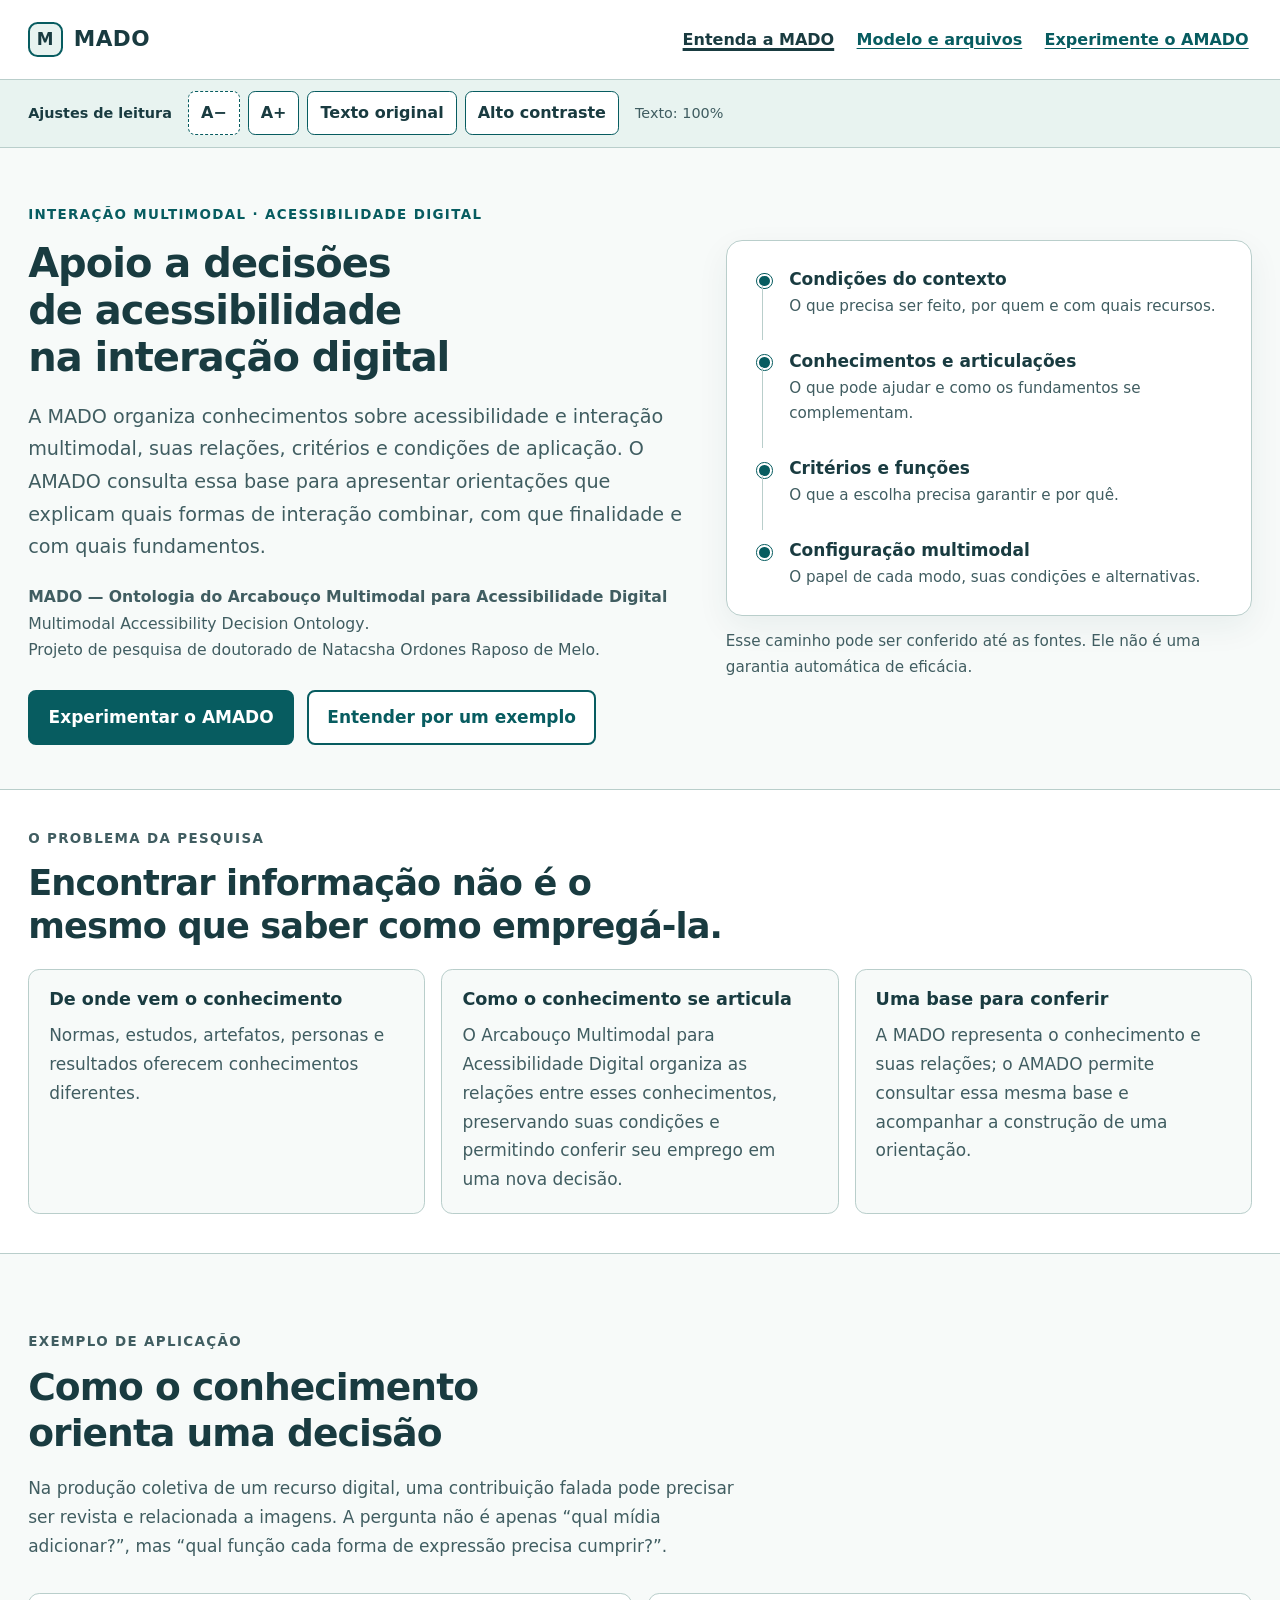
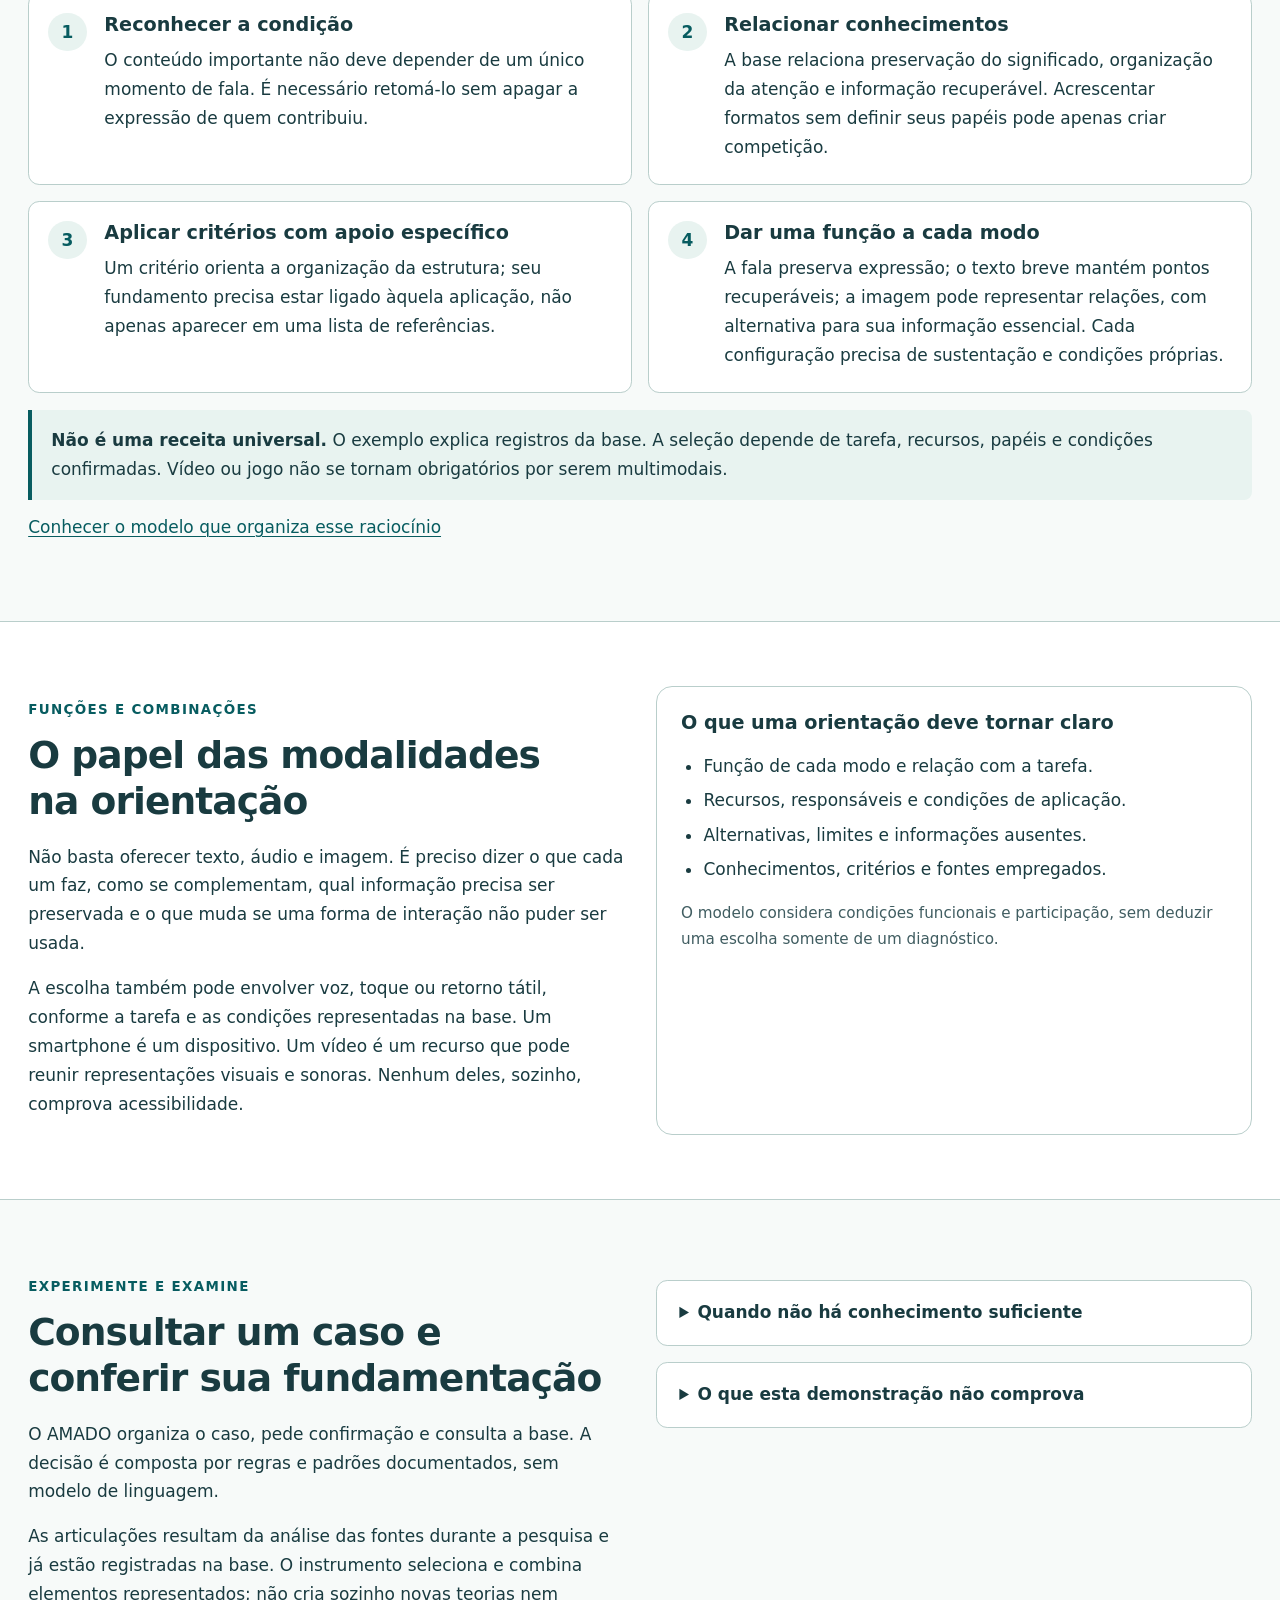
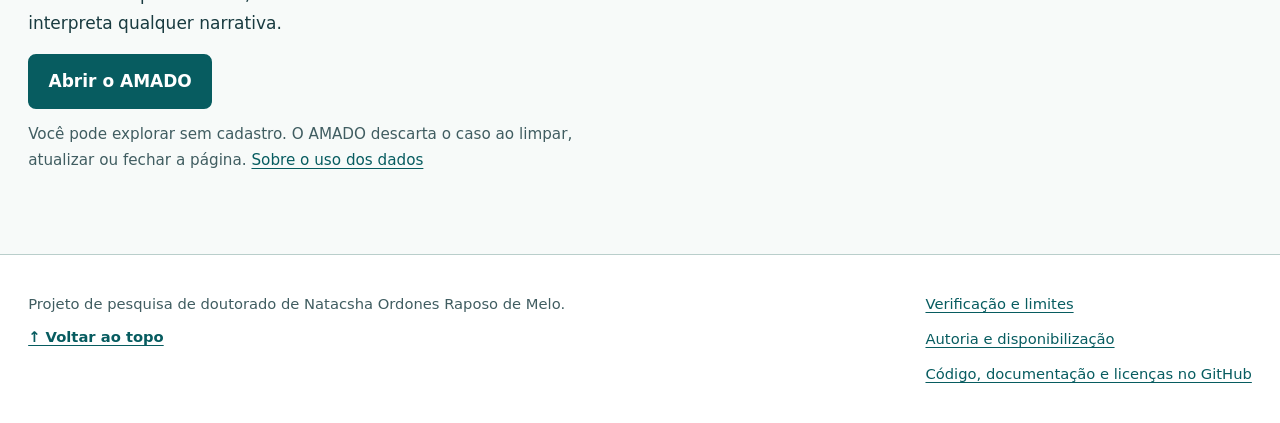
==== commit 746d8698: "Clarify MADO communication and refine both AMADO reading scales" ====
--- a/web/index.html
+++ b/web/index.html
@@ -51,7 +51,7 @@
   <link rel="stylesheet" href="site.css">
   <link rel="stylesheet" href="shell.css">
 </head>
-<body>
+<body class="home-page">
   <a class="skip" href="#conteudo">Ir para o conteúdo principal</a>
   <header id="inicio" class="site-header" tabindex="-1">
     <div class="wrap header-inner">
@@ -80,9 +80,9 @@
       <div class="wrap hero-grid">
         <div>
           <p class="eyebrow">Interação multimodal · Acessibilidade digital</p>
-          <h1 id="titulo">Conhecimento que se conecta. Decisões que se explicam.</h1>
-          <p class="lead">Nesta pesquisa, construí a MADO (<span lang="en">Multimodal Accessibility Decision Ontology</span>) para representar como conhecimentos sobre acessibilidade e interação multimodal podem ser relacionados e empregados em decisões fundamentadas.</p>
-          <p class="author"><strong>MADO — Ontologia do Arcabouço Multimodal para Acessibilidade Digital</strong><br>Projeto de pesquisa de doutorado de Natacsha Ordones Raposo de Melo.</p>
+          <h1 id="titulo">Apoio a decisões de acessibilidade na interação digital</h1>
+          <p class="lead">A MADO organiza conhecimentos sobre acessibilidade e interação multimodal, suas relações, critérios e condições de aplicação. O AMADO consulta essa base para apresentar orientações que explicam quais formas de interação combinar, com que finalidade e com quais fundamentos.</p>
+          <p class="author"><strong>MADO — Ontologia do Arcabouço Multimodal para Acessibilidade Digital</strong><br><span lang="en">Multimodal Accessibility Decision Ontology</span>.<br>Projeto de pesquisa de doutorado de Natacsha Ordones Raposo de Melo.</p>
           <div class="actions">
             <a class="button" href="amado/">Experimentar o AMADO</a>
             <a class="button secondary" href="#exemplo">Entender por um exemplo</a>
@@ -112,8 +112,8 @@
             <p>Normas, estudos, artefatos, personas e resultados oferecem conhecimentos diferentes.</p>
           </div>
           <div class="problem-block">
-            <h3>O que relacionei</h3>
-            <p>Investiguei como relacioná-los, preservar suas condições e tornar seu emprego em uma nova decisão verificável. No Arcabouço Multimodal para Acessibilidade Digital, organizei esse percurso.</p>
+            <h3>Como o conhecimento se articula</h3>
+            <p>O Arcabouço Multimodal para Acessibilidade Digital organiza as relações entre esses conhecimentos, preservando suas condições e permitindo conferir seu emprego em uma nova decisão.</p>
           </div>
           <div class="problem-block">
             <h3>Uma base para conferir</h3>
@@ -126,13 +126,13 @@
     <section class="section" id="exemplo" aria-labelledby="exemplo-titulo">
       <div class="wrap">
         <div class="section-head">
-          <p class="eyebrow">Um exemplo da base</p>
-          <h2 id="exemplo-titulo">Preservar a expressão. Permitir a retomada.</h2>
+          <p class="eyebrow">Exemplo de aplicação</p>
+          <h2 id="exemplo-titulo">Como o conhecimento orienta uma decisão</h2>
           <p>Na produção coletiva de um recurso digital, uma contribuição falada pode precisar ser revista e relacionada a imagens. A pergunta não é apenas “qual mídia adicionar?”, mas “qual função cada forma de expressão precisa cumprir?”.</p>
         </div>
         <ol class="steps">
           <li><div><h3>Reconhecer a condição</h3><p>O conteúdo importante não deve depender de um único momento de fala. É necessário retomá-lo sem apagar a expressão de quem contribuiu.</p></div></li>
-          <li><div><h3>Relacionar conhecimentos</h3><p>Na base, relacionei preservação do significado, organização da atenção e informação recuperável. Acrescentar formatos sem definir seus papéis pode apenas criar competição.</p></div></li>
+          <li><div><h3>Relacionar conhecimentos</h3><p>A base relaciona preservação do significado, organização da atenção e informação recuperável. Acrescentar formatos sem definir seus papéis pode apenas criar competição.</p></div></li>
           <li><div><h3>Aplicar critérios com apoio específico</h3><p>Um critério orienta a organização da estrutura; seu fundamento precisa estar ligado àquela aplicação, não apenas aparecer em uma lista de referências.</p></div></li>
           <li><div><h3>Dar uma função a cada modo</h3><p>A fala preserva expressão; o texto breve mantém pontos recuperáveis; a imagem pode representar relações, com alternativa para sua informação essencial. Cada configuração precisa de sustentação e condições próprias.</p></div></li>
         </ol>
@@ -143,14 +143,14 @@
 
     <section class="section white" aria-labelledby="multimodal">
       <div class="wrap split">
-        <div><p class="eyebrow">Mais que uma lista de formatos</p><h2 id="multimodal">Multimodal é explicar a relação entre os modos.</h2><p>Não basta oferecer texto, áudio e imagem. É preciso dizer o que cada um faz, como se complementam, qual informação precisa ser preservada e o que muda se uma rota não puder ser usada.</p><p>Um smartphone é um dispositivo. Um vídeo é um recurso que pode reunir representações visuais e sonoras. Nenhum deles, sozinho, comprova acessibilidade.</p></div>
+        <div><p class="eyebrow">Funções e combinações</p><h2 id="multimodal">O papel das modalidades na orientação</h2><p>Não basta oferecer texto, áudio e imagem. É preciso dizer o que cada um faz, como se complementam, qual informação precisa ser preservada e o que muda se uma forma de interação não puder ser usada.</p><p>A escolha também pode envolver voz, toque ou retorno tátil, conforme a tarefa e as condições representadas na base. Um smartphone é um dispositivo. Um vídeo é um recurso que pode reunir representações visuais e sonoras. Nenhum deles, sozinho, comprova acessibilidade.</p></div>
         <div class="card"><h3>O que uma orientação deve tornar claro</h3><ul><li>Função de cada modo e relação com a tarefa.</li><li>Recursos, responsáveis e condições de aplicação.</li><li>Alternativas, limites e informações ausentes.</li><li>Conhecimentos, critérios e fontes empregados.</li></ul><p class="micro">O modelo considera condições funcionais e participação, sem deduzir uma escolha somente de um diagnóstico.</p></div>
       </div>
     </section>
 
     <section class="section" aria-labelledby="uso">
       <div class="wrap split">
-        <div><p class="eyebrow">Experimente e examine</p><h2 id="uso">A orientação vem com um caminho para conferir.</h2><p>O AMADO organiza o caso, pede confirmação e consulta a base. A decisão é composta por regras e padrões documentados, sem modelo de linguagem.</p><p>Construí e registrei as articulações ao relacionar as fontes da pesquisa. O instrumento seleciona e combina elementos representados; não cria sozinho novas teorias nem interpreta qualquer narrativa.</p><a class="button" href="amado/">Abrir o AMADO</a><p class="micro">Você pode explorar sem cadastro. O AMADO descarta o caso ao limpar, atualizar ou fechar a página. <a href="ontologia/#autoria">Sobre o uso dos dados</a></p></div>
+        <div><p class="eyebrow">Experimente e examine</p><h2 id="uso">Consultar um caso e conferir sua fundamentação</h2><p>O AMADO organiza o caso, pede confirmação e consulta a base. A decisão é composta por regras e padrões documentados, sem modelo de linguagem.</p><p>As articulações resultam da análise das fontes durante a pesquisa e já estão registradas na base. O instrumento seleciona e combina elementos representados; não cria sozinho novas teorias nem interpreta qualquer narrativa.</p><a class="button" href="amado/">Abrir o AMADO</a><p class="micro">Você pode explorar sem cadastro. O AMADO descarta o caso ao limpar, atualizar ou fechar a página. <a href="ontologia/#autoria">Sobre o uso dos dados</a></p></div>
         <div><details><summary>Quando não há conhecimento suficiente</summary><p>O instrumento deve indicar informações ausentes, condições pendentes ou suspender a decisão. Uma resposta genérica não substitui fundamentação.</p></details><details><summary>O que esta demonstração não comprova</summary><p>Ela não comprova ganho de aprendizagem, cobertura universal ou acessibilidade integral. Verificação técnica e avaliação humana são apresentadas separadamente, por versão.</p></details></div>
       </div>
     </section>
--- a/web/site.css
+++ b/web/site.css
@@ -1,15 +1,50 @@
 :root{color-scheme:light;--ink:#193b40;--muted:#405d61;--teal:#075c60;--teal-dark:#044449;--paper:#f7faf9;--white:#fff;--line:#b9cecb;--soft:#e8f3f0;--gold:#654600;--gold-bg:#fff1c9;--focus:#7030a0;--radius:1rem}
-*{box-sizing:border-box}html{scroll-behavior:smooth;scroll-padding-top:1.5rem}body{margin:0;background:var(--paper);color:var(--ink);font-family:system-ui,-apple-system,BlinkMacSystemFont,"Segoe UI",sans-serif;font-size:1.0625rem;line-height:1.7}a{color:var(--teal);text-underline-offset:.2em;text-decoration-thickness:.08em}a:hover{text-decoration-thickness:.15em}a:focus-visible,summary:focus-visible{outline:3px solid var(--focus);outline-offset:5px;border-radius:.15rem}p{margin:.8rem 0 1rem}h1,h2,h3{line-height:1.22;text-wrap:balance}h1{font-size:clamp(2.2rem,5vw,4.2rem);letter-spacing:-.045em;margin:.8rem 0 1.2rem;max-width:19ch}h2{font-size:clamp(1.65rem,3vw,2.35rem);letter-spacing:-.025em;margin:0 0 1.1rem}h3{font-size:1.2rem;margin:0 0 .6rem}ul,ol{padding-left:1.4rem}li{margin:.35rem 0}code{font-size:.9em;background:#e9efed;padding:.1em .3em;border-radius:.2em;overflow-wrap:anywhere}strong{font-weight:700}.wrap{max-width:78rem;margin:0 auto;padding-inline:clamp(1.1rem,4vw,3rem)}.skip{position:absolute;z-index:10;left:1rem;top:-10rem;background:var(--white);padding:.8rem 1rem;border:2px solid var(--teal)}.skip:focus{top:1rem}.site-header{background:var(--white);border-bottom:1px solid var(--line)}.header-inner{display:flex;align-items:center;justify-content:space-between;gap:1rem;padding-block:1.1rem}.brand{display:flex;align-items:center;gap:.7rem;text-decoration:none;color:var(--ink);font-size:1.35rem;font-weight:780;letter-spacing:.02em}.brand-mark{width:2.15rem;height:2.15rem;border:2px solid var(--teal);border-radius:.6rem;display:grid;place-items:center;background:var(--soft);font-size:1.05rem}.nav{display:flex;align-items:center;flex-wrap:wrap;gap:.25rem 1rem}.nav a{display:inline-block;padding:.5rem .2rem;font-size:.98rem;font-weight:600}.nav a[aria-current=page]{color:var(--ink);text-decoration-thickness:.18em}.eyebrow{font-size:.84rem;font-weight:750;letter-spacing:.1em;text-transform:uppercase;color:var(--teal);margin-bottom:.7rem}.hero{padding-block:clamp(2.5rem,6vw,5.6rem)}.hero-grid{display:grid;grid-template-columns:minmax(0,1.45fr) minmax(16rem,.8fr);gap:clamp(2rem,5vw,5rem);align-items:center}.lead{font-size:clamp(1.1rem,2vw,1.35rem);max-width:56ch;color:var(--muted)}.author{font-size:.98rem;color:var(--muted);margin-top:1.5rem;max-width:58ch}.actions{display:flex;gap:.8rem;flex-wrap:wrap;margin-top:1.6rem}.button{display:inline-flex;align-items:center;justify-content:center;text-align:center;min-height:3rem;padding:.7rem 1.15rem;border-radius:.5rem;font-weight:700;text-decoration:none;background:var(--teal);color:var(--white);border:2px solid var(--teal)}.button:hover{background:var(--teal-dark);border-color:var(--teal-dark)}.button.secondary{background:var(--white);color:var(--teal)}.button.secondary:hover{background:var(--soft)}.version{display:inline-block;background:var(--gold-bg);color:var(--gold);border:1px solid #9b7b29;border-radius:2rem;padding:.25rem .7rem;font-size:.87rem;font-weight:650}.section{padding-block:clamp(2.4rem,5vw,4.2rem);border-top:1px solid var(--line)}.section.white{background:var(--white)}.section-head{max-width:66ch;margin-bottom:2rem}.section-head p{color:var(--muted)}.cards{display:grid;grid-template-columns:repeat(3,minmax(0,1fr));gap:1.2rem}.card{padding:1.5rem;border:1px solid var(--line);border-radius:var(--radius);background:var(--white)}.card p{color:var(--muted);margin-bottom:.6rem}.card .num{display:inline-flex;align-items:center;justify-content:center;width:2.3rem;height:2.3rem;font-size:.95rem;font-weight:750;color:var(--teal);background:var(--soft);border-radius:.6rem;margin-bottom:1rem}.note{padding:1rem 1.2rem;border-left:4px solid var(--teal);background:var(--soft);border-radius:0 .5rem .5rem 0}.note p:first-child{margin-top:0}.note p:last-child{margin-bottom:0}.micro{font-size:.95rem;color:var(--muted)}.mini-flow{list-style:none;padding:1.5rem;margin:0;border:1px solid var(--line);border-radius:var(--radius);background:var(--white);box-shadow:0 .7rem 2rem #153f3910}.mini-flow li{position:relative;margin:0;padding:0 0 1.7rem 2.4rem}.mini-flow li:last-child{padding-bottom:0}.mini-flow li::before{content:"";position:absolute;left:.4rem;top:.55rem;width:.65rem;height:.65rem;background:var(--teal);border:2px solid var(--white);border-radius:50%;outline:1px solid var(--teal)}.mini-flow li:not(:last-child)::after{content:"";position:absolute;left:.7rem;top:1.3rem;bottom:.4rem;border-left:1px solid var(--line)}.mini-flow strong{display:block}.mini-flow span{display:block;font-size:.95rem;color:var(--muted)}.steps{list-style:none;padding:0;counter-reset:steps;display:grid;gap:.8rem}.steps li{counter-increment:steps;display:grid;grid-template-columns:2.5rem minmax(0,1fr);gap:1rem;background:var(--white);padding:1.2rem;border:1px solid var(--line);border-radius:.7rem;margin:0}.steps li::before{content:counter(steps);width:2.4rem;height:2.4rem;display:grid;place-items:center;background:var(--soft);border-radius:50%;color:var(--teal);font-weight:750}.steps p{margin:.2rem 0}.split{display:grid;grid-template-columns:minmax(0,1fr) minmax(0,1fr);gap:2rem}.reading{max-width:73ch}.terms{display:grid;grid-template-columns:repeat(2,minmax(0,1fr));gap:1rem;margin:0}.terms>div{background:var(--white);border:1px solid var(--line);border-radius:.7rem;padding:1.3rem}.terms dt{font-weight:750;margin-bottom:.5rem}.terms dd{margin:0;color:var(--muted)}.technical{display:block;margin-top:.4rem;font-size:.85rem;overflow-wrap:anywhere;color:var(--muted)}details{border:1px solid var(--line);border-radius:.7rem;background:var(--white);margin:1rem 0;padding:0 1.2rem}summary{cursor:pointer;padding:1.1rem .2rem;font-weight:700;min-height:3rem}details[open]{padding-bottom:.8rem}details[open] summary{border-bottom:1px solid var(--line);margin-bottom:.8rem}.download-list{list-style:none;padding:0}.download-list li{border-bottom:1px solid var(--line);padding:.8rem 0}.download-list a{font-weight:650;display:inline-block;padding:.25rem 0}.download-list span{display:block;font-size:.93rem;color:var(--muted)}.breadcrumb{padding-block:1.3rem;font-size:.93rem}.breadcrumb ol{display:flex;flex-wrap:wrap;gap:.5rem;list-style:none;padding:0;margin:0}.breadcrumb li+li::before{content:"/";padding-right:.5rem;color:var(--muted)}.page-title{padding-block:1.5rem 3rem}.page-title h1{max-width:24ch;font-size:clamp(2.1rem,4.5vw,3.4rem)}.link-list{display:flex;flex-wrap:wrap;gap:.6rem 1.5rem;list-style:none;padding:0}.link-list a{display:inline-block;padding:.4rem 0}.site-footer{border-top:1px solid var(--line);padding-block:2rem;background:var(--white);font-size:.92rem;color:var(--muted)}.footer-grid{display:flex;align-items:start;justify-content:space-between;flex-wrap:wrap;gap:1.4rem}.site-footer p{max-width:65ch;margin:.25rem 0}.site-footer a{padding:.3rem 0;display:inline-block}
+*{box-sizing:border-box}html{scroll-behavior:smooth;scroll-padding-top:1.5rem}body{margin:0;background:var(--paper);color:var(--ink);font-family:system-ui,-apple-system,BlinkMacSystemFont,"Segoe UI",sans-serif;font-size:1.0625rem;line-height:1.7}a{color:var(--teal);text-underline-offset:.2em;text-decoration-thickness:.08em}a:hover{text-decoration-thickness:.15em}a:focus-visible,summary:focus-visible{outline:3px solid var(--focus);outline-offset:5px;border-radius:.15rem}p{margin:.8rem 0 1rem}h1,h2,h3{line-height:1.22;text-wrap:balance}h1{font-size:2.5rem;letter-spacing:-.045em;margin:.8rem 0 1.2rem;max-width:19ch}h2{font-size:2.35rem;letter-spacing:-.025em;margin:0 0 1.1rem}h3{font-size:1.2rem;margin:0 0 .6rem}ul,ol{padding-left:1.4rem}li{margin:.35rem 0}code{font-size:.9em;background:#e9efed;padding:.1em .3em;border-radius:.2em;overflow-wrap:anywhere}strong{font-weight:700}.wrap{max-width:78rem;margin:0 auto;padding-inline:clamp(1.1rem,4vw,3rem)}.skip{position:absolute;z-index:10;left:1rem;top:-10rem;background:var(--white);padding:.8rem 1rem;border:2px solid var(--teal)}.skip:focus{top:1rem}.site-header{background:var(--white);border-bottom:1px solid var(--line)}.header-inner{display:flex;align-items:center;justify-content:space-between;gap:1rem;padding-block:1.1rem}.brand{display:flex;align-items:center;gap:.7rem;text-decoration:none;color:var(--ink);font-size:1.35rem;font-weight:780;letter-spacing:.02em}.brand-mark{width:2.15rem;height:2.15rem;border:2px solid var(--teal);border-radius:.6rem;display:grid;place-items:center;background:var(--soft);font-size:1.05rem}.nav{display:flex;align-items:center;flex-wrap:wrap;gap:.25rem 1rem}.nav a{display:inline-block;padding:.5rem .2rem;font-size:.98rem;font-weight:600}.nav a[aria-current=page]{color:var(--ink);text-decoration-thickness:.18em}.eyebrow{font-size:.84rem;font-weight:750;letter-spacing:.1em;text-transform:uppercase;color:var(--teal);margin-bottom:.7rem}.hero{padding-block:clamp(2.5rem,6vw,5.6rem)}.hero-grid{display:grid;grid-template-columns:minmax(0,1.45fr) minmax(16rem,.8fr);gap:clamp(2rem,5vw,5rem);align-items:center}.lead{font-size:1.2rem;max-width:56ch;color:var(--muted)}.author{font-size:.98rem;color:var(--muted);margin-top:1.5rem;max-width:58ch}.actions{display:flex;gap:.8rem;flex-wrap:wrap;margin-top:1.6rem}.button{display:inline-flex;align-items:center;justify-content:center;text-align:center;min-height:3rem;padding:.7rem 1.15rem;border-radius:.5rem;font-weight:700;text-decoration:none;background:var(--teal);color:var(--white);border:2px solid var(--teal)}.button:hover{background:var(--teal-dark);border-color:var(--teal-dark)}.button.secondary{background:var(--white);color:var(--teal)}.button.secondary:hover{background:var(--soft)}.version{display:inline-block;background:var(--gold-bg);color:var(--gold);border:1px solid #9b7b29;border-radius:2rem;padding:.25rem .7rem;font-size:.87rem;font-weight:650}.section{padding-block:clamp(2.4rem,5vw,4.2rem);border-top:1px solid var(--line)}.section.white{background:var(--white)}.section-head{max-width:66ch;margin-bottom:2rem}.section-head p{color:var(--muted)}.cards{display:grid;grid-template-columns:repeat(3,minmax(0,1fr));gap:1.2rem}.card{padding:1.5rem;border:1px solid var(--line);border-radius:var(--radius);background:var(--white)}.card p{color:var(--muted);margin-bottom:.6rem}.card .num{display:inline-flex;align-items:center;justify-content:center;width:2.3rem;height:2.3rem;font-size:.95rem;font-weight:750;color:var(--teal);background:var(--soft);border-radius:.6rem;margin-bottom:1rem}.note{padding:1rem 1.2rem;border-left:4px solid var(--teal);background:var(--soft);border-radius:0 .5rem .5rem 0}.note p:first-child{margin-top:0}.note p:last-child{margin-bottom:0}.micro{font-size:.95rem;color:var(--muted)}.mini-flow{list-style:none;padding:1.5rem;margin:0;border:1px solid var(--line);border-radius:var(--radius);background:var(--white);box-shadow:0 .7rem 2rem #153f3910}.mini-flow li{position:relative;margin:0;padding:0 0 1.7rem 2.4rem}.mini-flow li:last-child{padding-bottom:0}.mini-flow li::before{content:"";position:absolute;left:.4rem;top:.55rem;width:.65rem;height:.65rem;background:var(--teal);border:2px solid var(--white);border-radius:50%;outline:1px solid var(--teal)}.mini-flow li:not(:last-child)::after{content:"";position:absolute;left:.7rem;top:1.3rem;bottom:.4rem;border-left:1px solid var(--line)}.mini-flow strong{display:block}.mini-flow span{display:block;font-size:.95rem;color:var(--muted)}.steps{list-style:none;padding:0;counter-reset:steps;display:grid;gap:.8rem}.steps li{counter-increment:steps;display:grid;grid-template-columns:2.5rem minmax(0,1fr);gap:1rem;background:var(--white);padding:1.2rem;border:1px solid var(--line);border-radius:.7rem;margin:0}.steps li::before{content:counter(steps);width:2.4rem;height:2.4rem;display:grid;place-items:center;background:var(--soft);border-radius:50%;color:var(--teal);font-weight:750}.steps p{margin:.2rem 0}.split{display:grid;grid-template-columns:minmax(0,1fr) minmax(0,1fr);gap:2rem}.reading{max-width:73ch}.terms{display:grid;grid-template-columns:repeat(2,minmax(0,1fr));gap:1rem;margin:0}.terms>div{background:var(--white);border:1px solid var(--line);border-radius:.7rem;padding:1.3rem}.terms dt{font-weight:750;margin-bottom:.5rem}.terms dd{margin:0;color:var(--muted)}.technical{display:block;margin-top:.4rem;font-size:.85rem;overflow-wrap:anywhere;color:var(--muted)}details{border:1px solid var(--line);border-radius:.7rem;background:var(--white);margin:1rem 0;padding:0 1.2rem}summary{cursor:pointer;padding:1.1rem .2rem;font-weight:700;min-height:3rem}details[open]{padding-bottom:.8rem}details[open] summary{border-bottom:1px solid var(--line);margin-bottom:.8rem}.download-list{list-style:none;padding:0}.download-list li{border-bottom:1px solid var(--line);padding:.8rem 0}.download-list a{font-weight:650;display:inline-block;padding:.25rem 0}.download-list span{display:block;font-size:.93rem;color:var(--muted)}.breadcrumb{padding-block:1.3rem;font-size:.93rem}.breadcrumb ol{display:flex;flex-wrap:wrap;gap:.5rem;list-style:none;padding:0;margin:0}.breadcrumb li+li::before{content:"/";padding-right:.5rem;color:var(--muted)}.page-title{padding-block:1.5rem 3rem}.page-title h1{max-width:24ch;font-size:2.5rem}.link-list{display:flex;flex-wrap:wrap;gap:.6rem 1.5rem;list-style:none;padding:0}.link-list a{display:inline-block;padding:.4rem 0}.site-footer{border-top:1px solid var(--line);padding-block:2rem;background:var(--white);font-size:.92rem;color:var(--muted)}.footer-grid{display:flex;align-items:start;justify-content:space-between;flex-wrap:wrap;gap:1.4rem}.site-footer p{max-width:65ch;margin:.25rem 0}.site-footer a{padding:.3rem 0;display:inline-block}
 body{overflow-wrap:anywhere}
+.home-page .wrap{max-width:90rem;padding-inline:clamp(1rem,2.2vw,2rem)}
+.home-page .hero{padding-block:2.75rem}
+.home-page .hero-grid{grid-template-columns:minmax(0,1.25fr) minmax(0,1fr);gap:2.5rem;align-items:center}
+.home-page h1{font-size:2.5rem;letter-spacing:-.025em;max-width:26ch;line-height:1.18}
+.home-page .lead{font-size:1.2rem;max-width:57ch}
+.home-page .author{max-width:65ch;margin-top:1.25rem}
+.home-page .steps{grid-template-columns:repeat(2,minmax(0,1fr));gap:1rem}
+.home-page .steps li{align-content:start}
+.visually-hidden{position:absolute;width:1px;height:1px;padding:0;margin:-1px;overflow:hidden;clip-path:inset(50%);white-space:nowrap;border:0}
+.curation-note{border-inline-start:4px solid var(--teal);padding:1rem 1.25rem;background:var(--soft);margin:1.5rem 0}
+.curation-note p{max-width:100ch;margin:.5rem 0 0}
+.execution-sequence{margin:1.5rem 0 1rem}
+.execution-sequence figcaption{margin-bottom:1rem;color:var(--muted)}
+.execution-sequence figcaption strong{color:var(--ink)}
+.sequence-lanes{display:grid;grid-template-columns:repeat(4,minmax(0,1fr));gap:.75rem;padding-bottom:1rem;border-bottom:1px solid var(--line)}
+.sequence-lanes>span{border:1px solid var(--teal);background:var(--white);border-radius:.5rem;padding:.65rem;text-align:center;font-weight:700}
+.sequence-steps{list-style:none;margin:0;padding:1.25rem 0;display:grid;gap:1rem}
+.sequence-steps>li{display:grid;grid-template-columns:repeat(4,minmax(0,1fr));gap:.75rem;margin:0}
+.sequence-message{min-width:0;padding:1rem 1.25rem;border:1px solid var(--line);border-inline-start:4px solid var(--teal);border-radius:.5rem;background:var(--white)}
+.sequence-message h3{font-size:1.15rem;margin:.65rem 0 .4rem}
+.sequence-message p{margin:.4rem 0 0}
+.sequence-route{color:var(--teal);font-weight:700;line-height:1.5}
+.sequence-number{margin-inline-end:.35rem}
+.sequence-person-interface .sequence-message{grid-column:1/3}
+.sequence-interface-engine .sequence-message{grid-column:2/4}
+.sequence-confirmation .sequence-message,.sequence-result .sequence-message{grid-column:1/4}
+.sequence-engine-base .sequence-message,.sequence-engine .sequence-message{grid-column:3/5}
+.sequence-confirmation .sequence-message{background:var(--soft)}
+.sequence-message .sequence-return{border-top:1px solid var(--line);padding-top:.65rem;margin-top:.65rem;font-size:.98rem}
+.execution-limit{padding:1rem 1.25rem;border:1px solid var(--line);border-radius:.5rem;margin:0 0 1.75rem}
+@media(max-width:65rem){.sequence-steps>li{grid-template-columns:1fr}.sequence-steps .sequence-message{grid-column:1/-1}.sequence-lanes{grid-template-columns:repeat(2,minmax(0,1fr))}}
+@media(max-width:52rem){.home-page .hero-grid{grid-template-columns:1fr;gap:1.5rem}.home-page .mini-flow{max-width:none}.home-page .steps{grid-template-columns:1fr}.home-page h1{font-size:2rem;max-width:26ch}.home-page .hero{padding-block:2rem}}
+@media(max-width:25rem){.sequence-message{padding:1rem}.sequence-lanes{gap:.5rem}.sequence-lanes>span{padding:.5rem}.curation-note,.execution-limit{padding:1rem}}
+@media(forced-colors:active){.sequence-message,.sequence-lanes>span,.curation-note,.execution-limit{border-color:CanvasText}.sequence-route{color:CanvasText}}
+@media print{.home-page h1{font-size:25pt}.home-page .hero-grid,.home-page .steps{display:block}.home-page .steps li,.sequence-message{break-inside:avoid;margin:.7rem 0}.sequence-steps>li{display:block}.sequence-lanes{display:none}.execution-limit,.curation-note{break-inside:avoid}}
 .research-problem{padding-block:clamp(1.75rem,3vw,2.75rem)}
 .problem-head{max-width:none;margin-bottom:1.3rem}
-.problem-head h2{max-width:40ch;font-size:clamp(1.65rem,2.7vw,2.2rem);margin-bottom:0}
+.problem-head h2{max-width:40ch;font-size:2.2rem;margin-bottom:0}
 .problem-head .eyebrow{margin-top:0}
 .problem-grid{display:grid;grid-template-columns:repeat(3,minmax(0,1fr));gap:1rem}
 .problem-block{min-width:0;padding:1.2rem 1.25rem;border:1px solid var(--line);border-radius:.7rem;background:var(--paper)}
 .problem-block h3{font-size:1.1rem}
 .problem-block p{margin:.65rem 0 0;color:var(--muted)}
-@media(max-width:52rem){.problem-grid{grid-template-columns:1fr}}
+@media(max-width:52rem){.problem-grid{grid-template-columns:1fr}h1,.page-title h1{font-size:2rem}h2,.problem-head h2{font-size:1.65rem}.lead{font-size:1.1rem}}
 @media(forced-colors:active){.problem-block{border-color:CanvasText}}
 @media print{.problem-grid{display:block}.problem-block{break-inside:avoid;margin:.7rem 0}}
 /* Emphasis adds no hidden content and does not turn static cards into controls. */
--- a/web/shell.css
+++ b/web/shell.css
@@ -14,8 +14,8 @@
 }
 .site-header { background: var(--shell-white); border-bottom: 1px solid var(--shell-line); }
 .site-header .wrap, .reading-bar .wrap {
-  width: 100%; max-width: 78rem; margin: 0 auto;
-  padding-inline: clamp(1.1rem, 4vw, 3rem);
+  width: 100%; max-width: 90rem; margin: 0 auto;
+  padding-inline: clamp(1rem, 2.2vw, 2rem);
 }
 .site-header .header-inner {
   display: flex; align-items: center; justify-content: space-between;
@@ -34,7 +34,7 @@
 .site-header .nav { display: flex; align-items: center; flex-wrap: wrap; gap: .25rem 1rem; }
 .site-header .nav a {
   display: inline-flex; align-items: center; min-height: 2.75rem;
-  padding: .5rem .2rem; color: var(--shell-accent); font-size: .98rem;
+  padding: .5rem .2rem; color: var(--shell-accent); font-size: 1rem;
   font-weight: 600; text-underline-offset: .2em; text-decoration-thickness: .08em;
 }
 .site-header .nav a:hover { text-decoration-thickness: .15em; }
@@ -46,7 +46,7 @@
 }
 .reading-bar .reading-actions { display: flex; align-items: center; flex-wrap: wrap; gap: .5rem; }
 .reading-bar .reading-actions button {
-  font: inherit; font-weight: 650; line-height: 1.4;
+  font: inherit; font-size: 1rem; font-weight: 650; line-height: 1.4;
   min-width: 2.75rem; min-height: 2.75rem; padding: .55rem .75rem;
   border: 1px solid var(--shell-accent); border-radius: .45rem;
   background: var(--shell-white); color: var(--shell-ink); cursor: pointer;
@@ -65,7 +65,7 @@
 @media (max-width: 25rem) {
   .site-header .wrap, .reading-bar .wrap { padding-inline: 1rem; }
   .site-header .nav { width: 100%; gap: .25rem .8rem; }
-  .site-header .nav a { font-size: .92rem; }
+  .site-header .nav a { font-size: 1rem; }
 }
 @media (forced-colors: active) {
   .site-header, .reading-bar { border-color: CanvasText; }
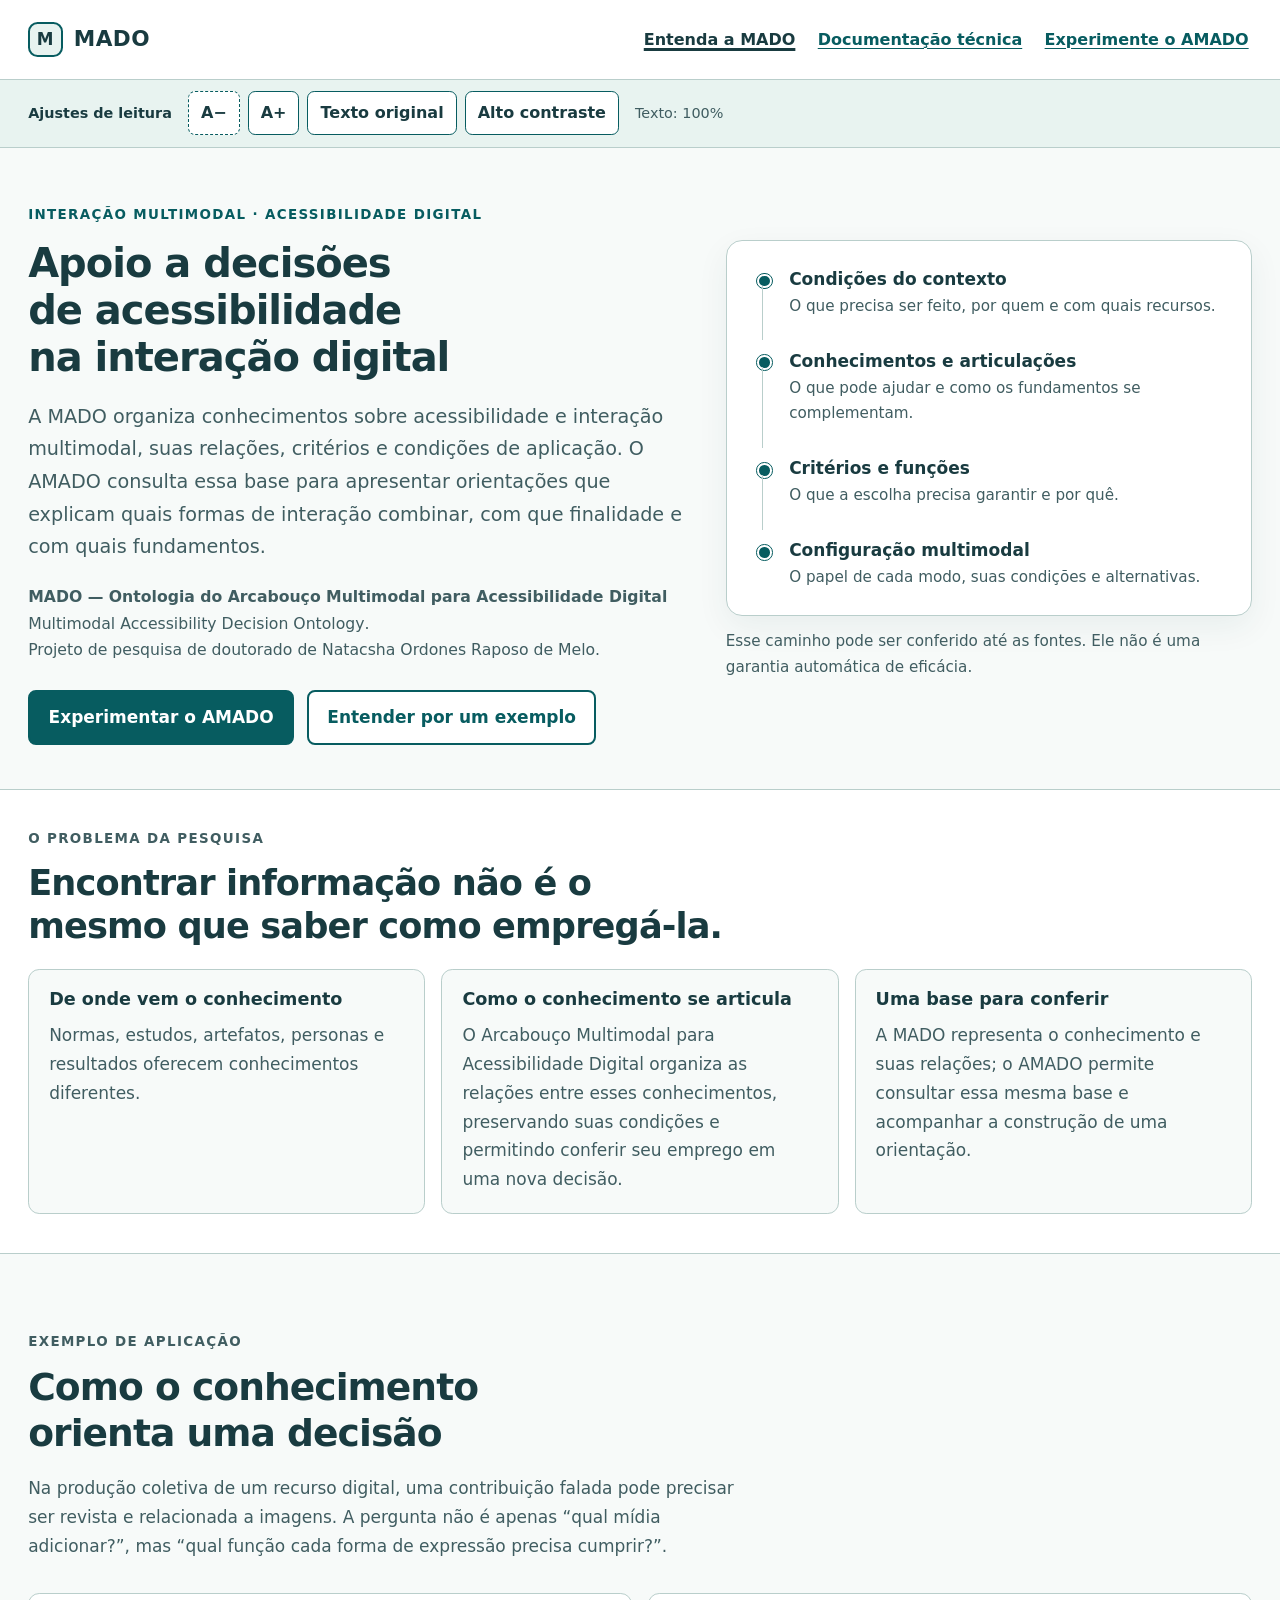
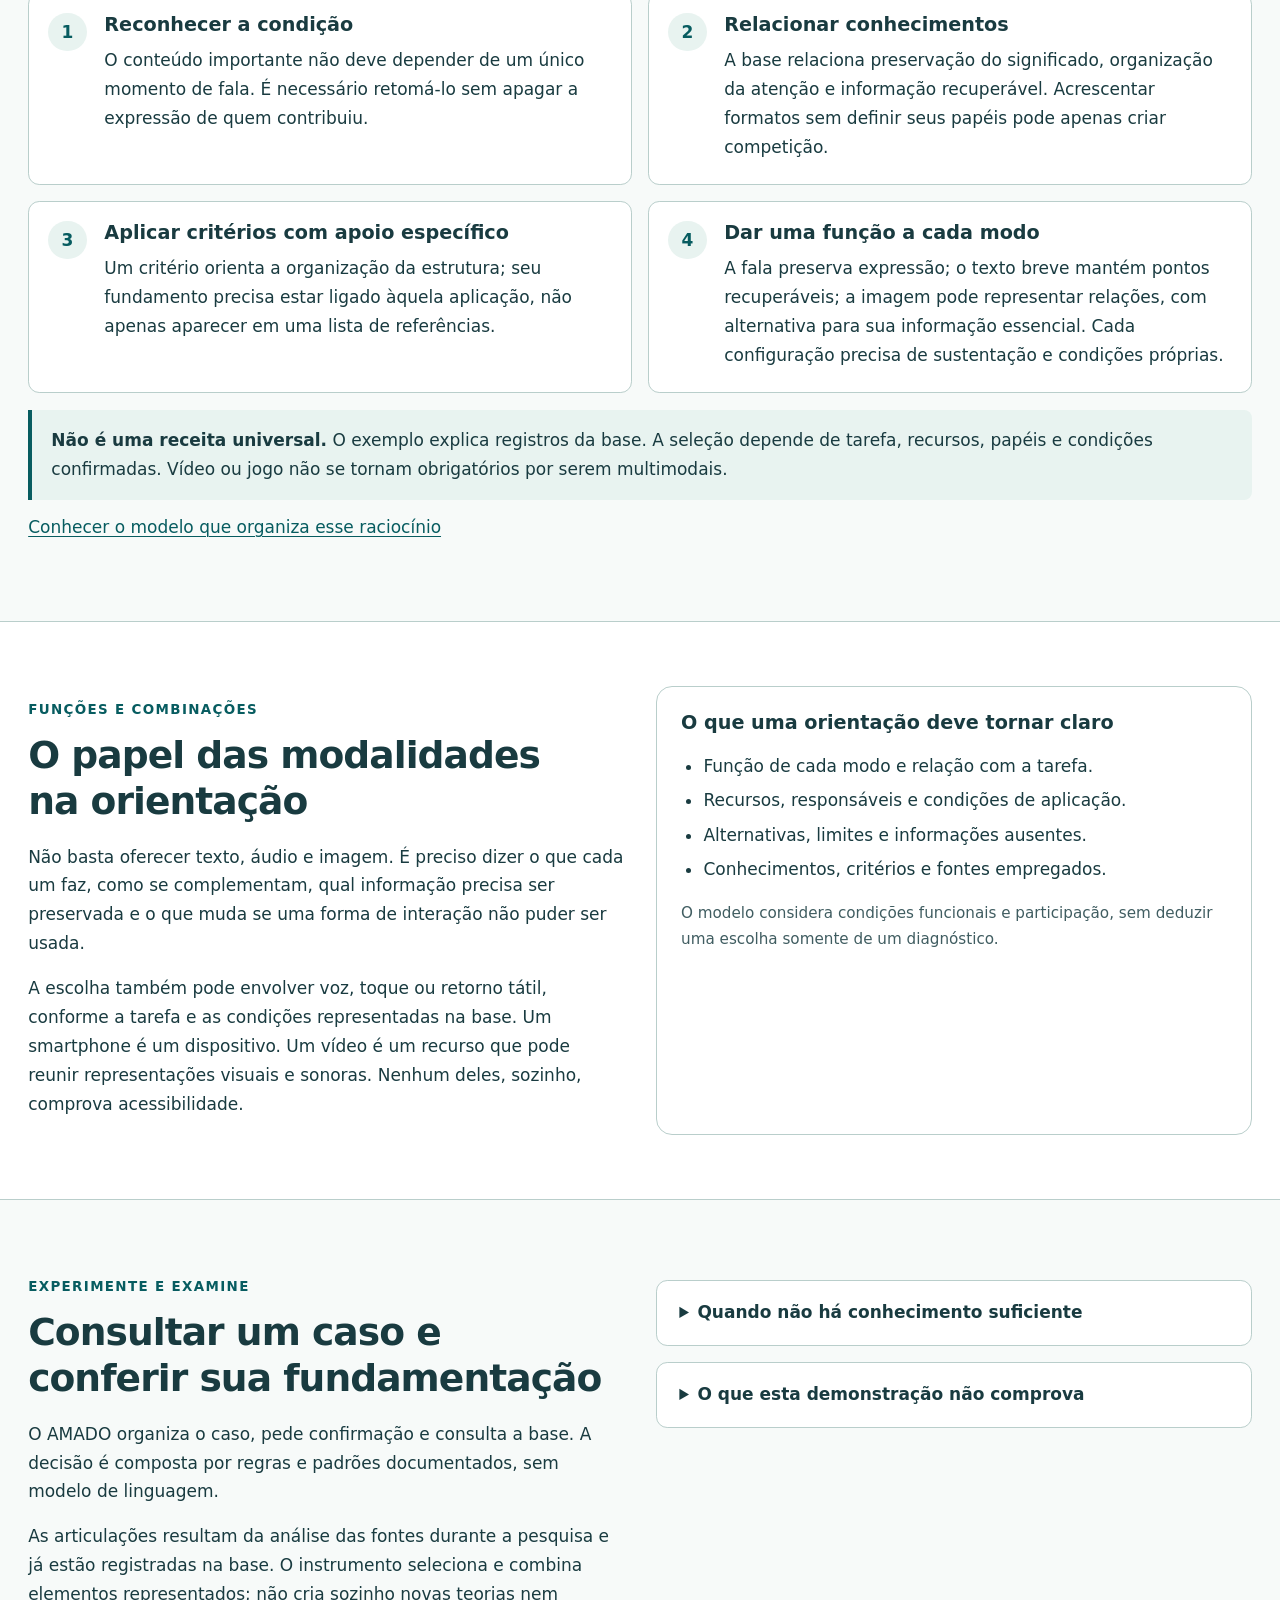
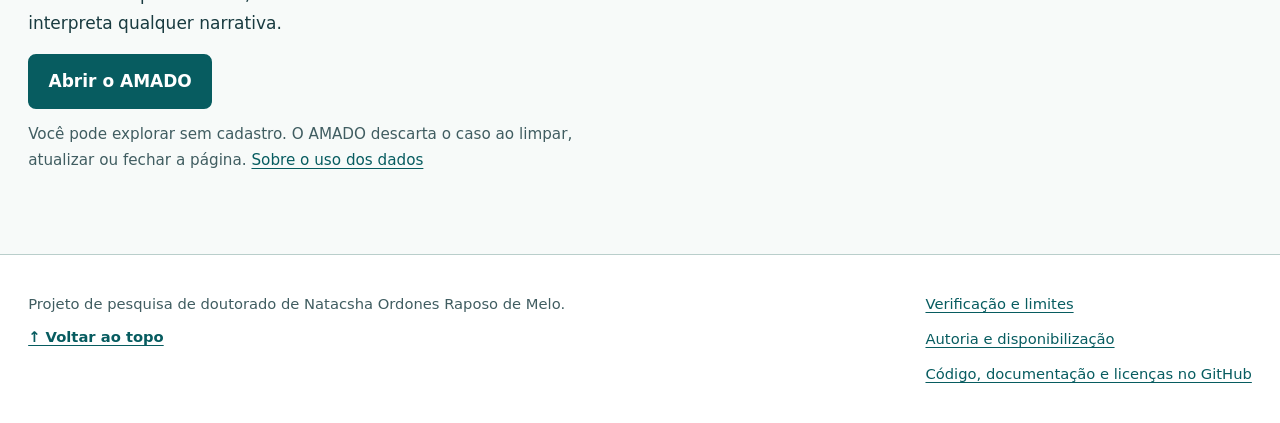
==== commit 221302bc: "Compact technical documentation with accessible UML sequence diagram" ====
--- a/web/index.html
+++ b/web/index.html
@@ -58,7 +58,7 @@
       <a class="brand" href="./" aria-label="MADO, início"><span class="brand-mark" aria-hidden="true">M</span>MADO</a>
       <nav class="nav" aria-label="Navegação principal">
         <a href="./" aria-current="page">Entenda a MADO</a>
-        <a href="ontologia/">Modelo e arquivos</a>
+        <a href="ontologia/">Documentação técnica</a>
         <a href="amado/">Experimente o AMADO</a>
       </nav>
     </div>
--- a/web/site.css
+++ b/web/site.css
@@ -10,32 +10,41 @@
 .home-page .steps{grid-template-columns:repeat(2,minmax(0,1fr));gap:1rem}
 .home-page .steps li{align-content:start}
 .visually-hidden{position:absolute;width:1px;height:1px;padding:0;margin:-1px;overflow:hidden;clip-path:inset(50%);white-space:nowrap;border:0}
-.curation-note{border-inline-start:4px solid var(--teal);padding:1rem 1.25rem;background:var(--soft);margin:1.5rem 0}
-.curation-note p{max-width:100ch;margin:.5rem 0 0}
-.execution-sequence{margin:1.5rem 0 1rem}
-.execution-sequence figcaption{margin-bottom:1rem;color:var(--muted)}
-.execution-sequence figcaption strong{color:var(--ink)}
-.sequence-lanes{display:grid;grid-template-columns:repeat(4,minmax(0,1fr));gap:.75rem;padding-bottom:1rem;border-bottom:1px solid var(--line)}
-.sequence-lanes>span{border:1px solid var(--teal);background:var(--white);border-radius:.5rem;padding:.65rem;text-align:center;font-weight:700}
-.sequence-steps{list-style:none;margin:0;padding:1.25rem 0;display:grid;gap:1rem}
-.sequence-steps>li{display:grid;grid-template-columns:repeat(4,minmax(0,1fr));gap:.75rem;margin:0}
-.sequence-message{min-width:0;padding:1rem 1.25rem;border:1px solid var(--line);border-inline-start:4px solid var(--teal);border-radius:.5rem;background:var(--white)}
-.sequence-message h3{font-size:1.15rem;margin:.65rem 0 .4rem}
-.sequence-message p{margin:.4rem 0 0}
-.sequence-route{color:var(--teal);font-weight:700;line-height:1.5}
-.sequence-number{margin-inline-end:.35rem}
-.sequence-person-interface .sequence-message{grid-column:1/3}
-.sequence-interface-engine .sequence-message{grid-column:2/4}
-.sequence-confirmation .sequence-message,.sequence-result .sequence-message{grid-column:1/4}
-.sequence-engine-base .sequence-message,.sequence-engine .sequence-message{grid-column:3/5}
-.sequence-confirmation .sequence-message{background:var(--soft)}
-.sequence-message .sequence-return{border-top:1px solid var(--line);padding-top:.65rem;margin-top:.65rem;font-size:.98rem}
-.execution-limit{padding:1rem 1.25rem;border:1px solid var(--line);border-radius:.5rem;margin:0 0 1.75rem}
-@media(max-width:65rem){.sequence-steps>li{grid-template-columns:1fr}.sequence-steps .sequence-message{grid-column:1/-1}.sequence-lanes{grid-template-columns:repeat(2,minmax(0,1fr))}}
+.curation-note{border-inline-start:4px solid var(--teal);background:var(--soft);margin:.75rem 0}
+.curation-note p{margin:.5rem 0}
+.uml-sequence{margin:1rem 0 .75rem}
+.uml-sequence figcaption{display:flex;flex-wrap:wrap;gap:.3rem 1rem;margin-bottom:.65rem;color:var(--muted)}
+.uml-sequence figcaption strong{color:var(--ink)}
+.uml-scroll{max-width:100%;overflow:auto;background:var(--white);border-radius:.35rem}
+.uml-scroll:focus-visible{outline:3px solid var(--focus);outline-offset:3px}
+/* Keep the UML legible rather than shrinking its text on a narrow screen.
+   The adjacent native disclosure provides the same sequence without panning. */
+.uml-diagram{display:block;width:75rem;height:auto;max-width:none;margin-inline:auto;color:var(--ink);font-family:inherit}
+.uml-diagram text{fill:currentColor;font-size:17px}
+.uml-frame,.uml-frame-tab{fill:none;stroke:var(--muted);stroke-width:1.4}
+.uml-participants rect{fill:var(--soft);stroke:var(--teal);stroke-width:1.5}
+.uml-participants text{text-anchor:middle;font-weight:700}
+.uml-participants .uml-actor{font-size:14px;font-weight:400}
+.uml-lifeline{fill:none;stroke:var(--muted);stroke-width:1.3;stroke-dasharray:6 5}
+.uml-activation{fill:var(--soft);stroke:var(--teal);stroke-width:1.5}
+.uml-message,.uml-call,.uml-reply{fill:none;stroke:var(--teal);stroke-width:1.7}
+.uml-message,.uml-reply{marker-end:url(#uml-open)}
+.uml-call{marker-end:url(#uml-filled)}
+.uml-reply,.uml-divider{stroke-dasharray:6 4}
+.uml-divider{stroke:var(--muted);stroke-width:1.3}
+.uml-arrow-open{fill:none;stroke:var(--teal);stroke-width:1.5}
+.uml-arrow-filled{fill:var(--teal);stroke:var(--teal)}
+.uml-messages text,.uml-result-label,.uml-output-label{text-anchor:middle;paint-order:stroke;stroke:var(--white);stroke-width:5px;stroke-linejoin:round}
+.uml-guard{font-style:italic;paint-order:stroke;stroke:var(--white);stroke-width:5px}
+.uml-frame-label{font-weight:700}
+.uml-legend{margin:.5rem 0 0;color:var(--muted);font-size:.9375rem}
+.sequence-text{margin:.75rem 0}
+.sequence-text ol{margin:.75rem 0}
+.sequence-text li{margin:.6rem 0}
+.execution-limit{margin:.75rem 0 1rem;color:var(--muted)}
 @media(max-width:52rem){.home-page .hero-grid{grid-template-columns:1fr;gap:1.5rem}.home-page .mini-flow{max-width:none}.home-page .steps{grid-template-columns:1fr}.home-page h1{font-size:2rem;max-width:26ch}.home-page .hero{padding-block:2rem}}
-@media(max-width:25rem){.sequence-message{padding:1rem}.sequence-lanes{gap:.5rem}.sequence-lanes>span{padding:.5rem}.curation-note,.execution-limit{padding:1rem}}
-@media(forced-colors:active){.sequence-message,.sequence-lanes>span,.curation-note,.execution-limit{border-color:CanvasText}.sequence-route{color:CanvasText}}
-@media print{.home-page h1{font-size:25pt}.home-page .hero-grid,.home-page .steps{display:block}.home-page .steps li,.sequence-message{break-inside:avoid;margin:.7rem 0}.sequence-steps>li{display:block}.sequence-lanes{display:none}.execution-limit,.curation-note{break-inside:avoid}}
+@media(forced-colors:active){.uml-diagram{color:CanvasText;--ink:CanvasText;--muted:CanvasText;--teal:CanvasText;--soft:Canvas;--white:Canvas}.uml-scroll{background:Canvas}.uml-scroll:focus-visible{outline-color:Highlight}.curation-note{border-color:CanvasText}}
+@media print{.home-page h1{font-size:25pt}.home-page .hero-grid,.home-page .steps{display:block}.home-page .steps li{break-inside:avoid;margin:.7rem 0}.uml-scroll{overflow:visible}.uml-diagram{width:100%;max-width:100%}.uml-sequence,.curation-note{break-inside:avoid}}
 .research-problem{padding-block:clamp(1.75rem,3vw,2.75rem)}
 .problem-head{max-width:none;margin-bottom:1.3rem}
 .problem-head h2{max-width:40ch;font-size:2.2rem;margin-bottom:0}
@@ -52,9 +61,17 @@
 .card:focus-within,.steps li:focus-within{border-color:var(--teal);box-shadow:0 .4rem 1rem #153f3914}
 @media(hover:hover) and (pointer:fine){.card:hover,.steps li:hover,.mini-flow:hover{border-color:var(--teal);box-shadow:0 .4rem 1rem #153f3914}}
 a,summary,button{cursor:pointer}
-.technical-page .section{padding-block:2.1rem}
-.technical-page .page-title{padding-block:1rem 1.8rem}
-.technical-page .section-head{margin-bottom:1.2rem}
+.technical-page .wrap{max-width:90rem;padding-inline:clamp(1rem,2.2vw,2rem)}
+.technical-page .section{padding-block:1.4rem}
+.technical-page .page-title{padding-block:.25rem 1.1rem}
+.technical-page .page-title h1,.technical-page .section-head,.technical-page .lead{max-width:none}
+.technical-page h1,.technical-page h2{text-wrap:wrap}
+.technical-page .section-head{margin-bottom:.8rem}
+.technical-page .section-head p{margin:.5rem 0}
+.technical-page .link-list{margin:.5rem 0 0;gap:.25rem 1.5rem}
+.technical-page .breadcrumb{padding-block:.8rem}
+.technical-page .concept-grid summary{min-height:3.5rem;padding-block:.75rem}
+.technical-page .technology-details{margin:.75rem 0}
 .concept-grid{display:grid;grid-template-columns:repeat(3,minmax(0,1fr));gap:.8rem;align-items:start}
 .concept-grid details{margin:0;padding-inline:1rem;transition:border-color .18s ease,box-shadow .18s ease}
 .concept-grid summary{min-height:4.5rem;align-content:center}
